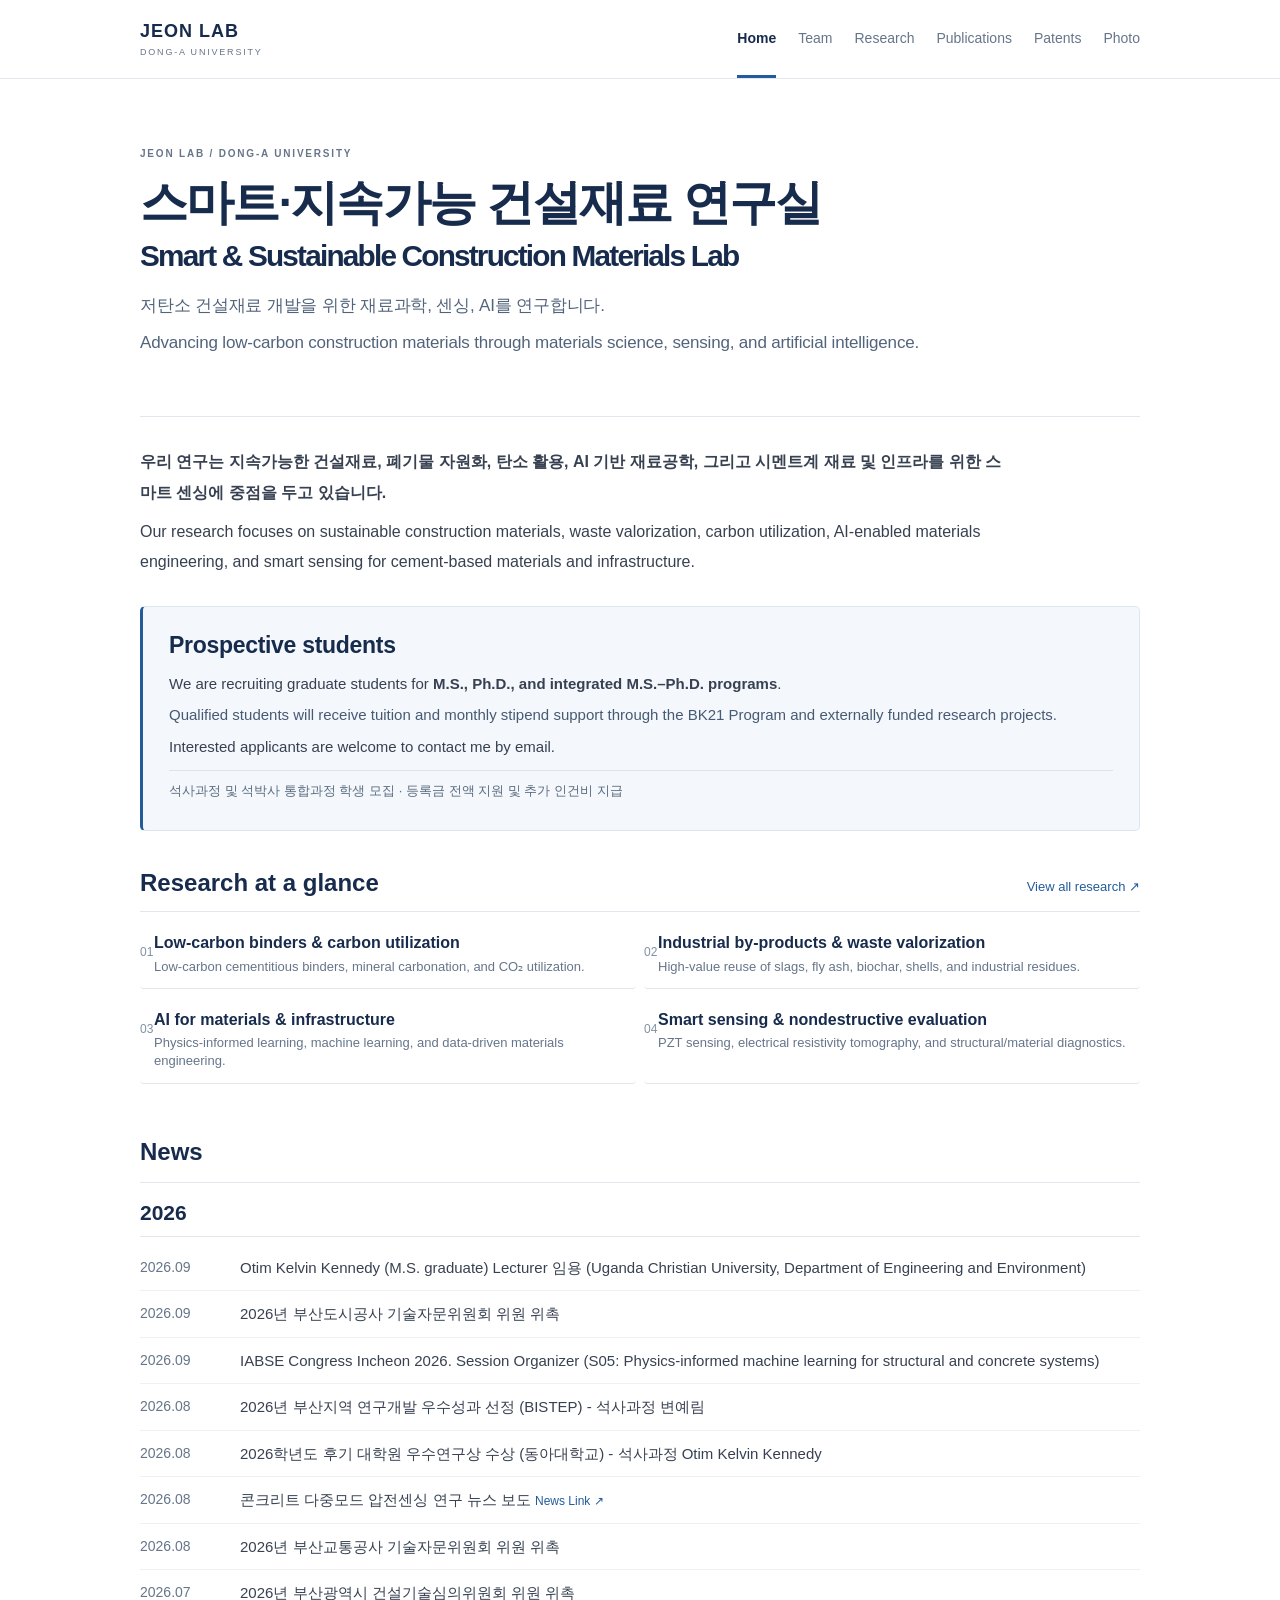
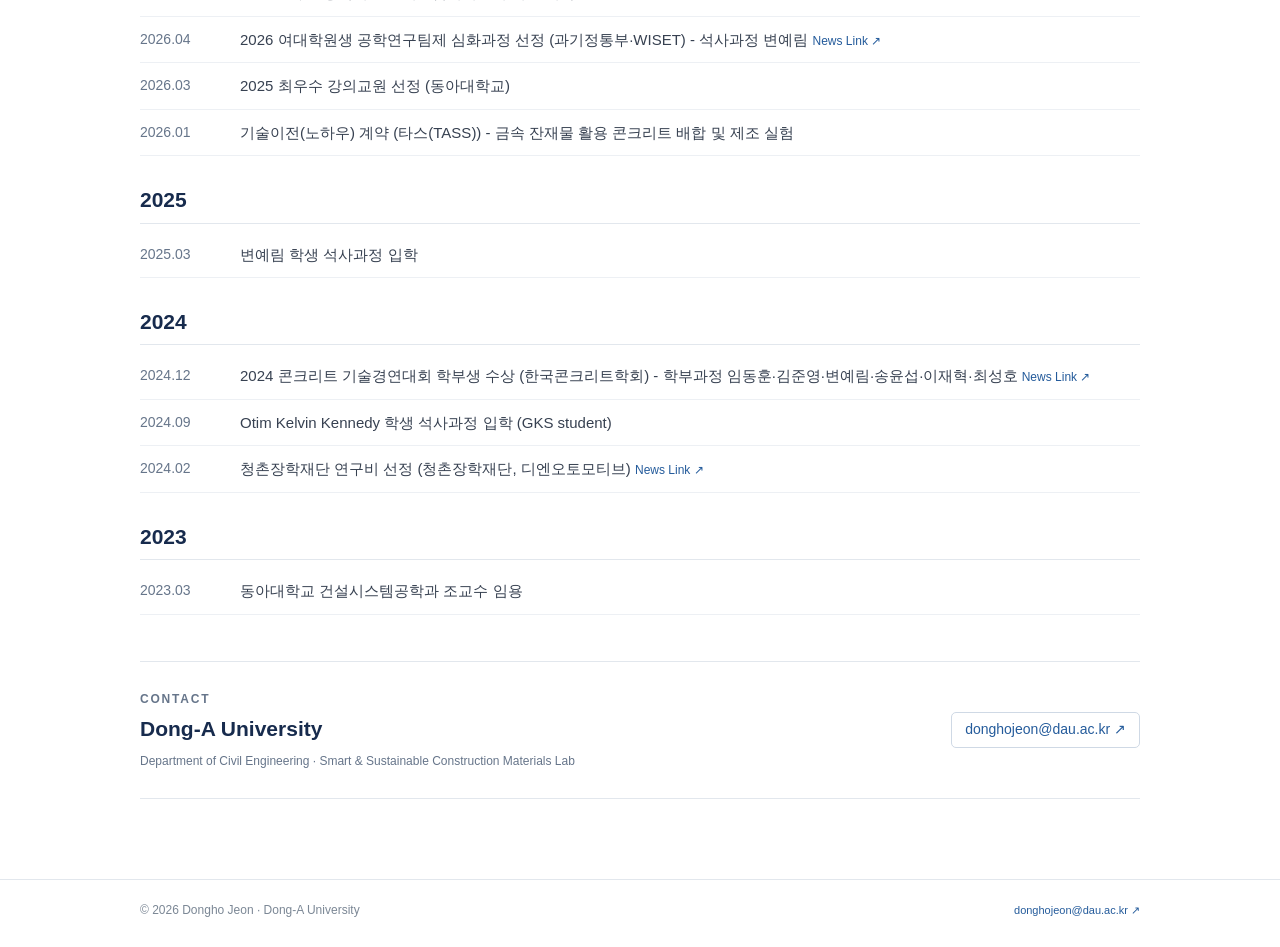
==== index.html @ 0a615e8a "Remove Latest news placeholder" ====
<!doctype html>
<html lang="en">
<head>
  <meta charset="utf-8">
  <meta name="viewport" content="width=device-width, initial-scale=1">
  <meta name="build-version" content="2026-09-16-full-news-v3">
  <meta http-equiv="Cache-Control" content="no-cache, no-store, must-revalidate">
  <meta http-equiv="Pragma" content="no-cache">
  <meta http-equiv="Expires" content="0">
  <meta name="description" content="Jeon Lab at Dong-A University researches low-carbon construction materials, carbon utilization, AI-enabled materials engineering, and smart sensing.">
  <meta name="theme-color" content="#172b4d">
  <meta name="color-scheme" content="light">
  <meta name="referrer" content="strict-origin-when-cross-origin">
  <title>Jeon Lab · Dong-A University</title>
  <meta property="og:type" content="website">
  <meta property="og:title" content="Jeon Lab · Dong-A University">
  <meta property="og:description" content="Smart & Sustainable Construction Materials Lab — low-carbon materials, AI, and smart sensing.">
  <link rel="icon" href="./favicon.svg" type="image/svg+xml">
  <link rel="manifest" href="./site.webmanifest">
  <link rel="preconnect" href="https://lh3.googleusercontent.com" crossorigin>
  <link rel="stylesheet" href="./assets/css/styles.css">
  <script type="application/ld+json">{"@context":"https://schema.org","@type":"ResearchOrganization","name":"Jeon Lab","alternateName":"Smart & Sustainable Construction Materials Lab","parentOrganization":{"@type":"CollegeOrUniversity","name":"Dong-A University"},"member":{"@type":"Person","name":"Dongho Jeon","jobTitle":"Assistant Professor","affiliation":{"@type":"CollegeOrUniversity","name":"Dong-A University"},"sameAs":"https://scholar.google.co.kr/citations?hl=ko&user=WqojbLMAAAAJ&view_op=list_works&sortby=pubdate"}}</script>
</head>
<body>
  <a class="skip-link" href="#main-content">Skip to content</a>
  <noscript><p class="noscript-note">This site uses JavaScript for tab navigation and publication filtering. Please enable JavaScript to use all sections.</p></noscript>
  <div data-default-page="home" id="jeonlab"><header class="topbar"><div class="wrap nav-inner"><a class="brand" href="#home">JEON LAB<small>DONG-A UNIVERSITY</small></a><nav aria-label="Site sections" class="nav" role="tablist"><a aria-controls="home" aria-selected="true" class="active" data-tab="home" href="#home" id="tab-home" role="tab" tabindex="0">Home</a><a aria-controls="team" aria-selected="false" class="" data-tab="team" href="#team" id="tab-team" role="tab" tabindex="-1">Team</a><a aria-controls="research" aria-selected="false" class="" data-tab="research" href="#research" id="tab-research" role="tab" tabindex="-1">Research</a><a aria-controls="publications" aria-selected="false" class="" data-tab="publications" href="#publications" id="tab-publications" role="tab" tabindex="-1">Publications</a><a aria-controls="patents" aria-selected="false" class="" data-tab="patents" href="#patents" id="tab-patents" role="tab" tabindex="-1">Patents</a><a aria-controls="photo" aria-selected="false" class="" data-tab="photo" href="#photo" id="tab-photo" role="tab" tabindex="-1">Photo</a></nav></div></header><main class="wrap" id="main-content" tabindex="-1"><div aria-labelledby="tab-home" class="tab-panel" data-page="home" id="home" role="tabpanel">
<header class="home-hero">
<p class="eyebrow">JEON LAB / DONG-A UNIVERSITY</p>
<h1>Smart &amp; Sustainable<br/>Construction Materials Lab</h1>
<p class="home-lead">Advancing low-carbon construction materials through materials science, sensing, and artificial intelligence.</p>
<div class="actions"><a class="button" href="#research">Explore research</a><a class="button" href="#publications">Publications</a><a class="button" href="#team">Meet the team</a></div>
</header>
<section class="home-intro">
<p>Our research focuses on sustainable construction materials, waste valorization, carbon utilization, AI-enabled materials engineering, and smart sensing for cement-based materials and infrastructure.</p>
</section>
<aside aria-labelledby="students-title" class="recruitment" id="students">
<h2 id="students-title">Prospective students</h2>
<p>We are recruiting graduate students for <strong>M.S., Ph.D., and integrated M.S.–Ph.D. programs</strong>.</p>
<p class="funding">Qualified students will receive tuition and monthly stipend support through the BK21 Program and externally funded research projects.</p>
<p>Interested applicants are welcome to contact me by email.</p>
<p class="korean-note" lang="ko">석사과정 및 석박사 통합과정 학생 모집 · 등록금 전액 지원 및 추가 인건비 지급</p>
</aside>
<section class="home-block" id="home-research"><div class="home-section-head"><h2>Research at a glance</h2><a href="#research">View all research ↗</a></div><div class="home-research-grid"><a class="home-research-card" href="#research"><span class="home-card-num">01</span><h3>Low-carbon binders &amp; carbon utilization</h3><p>Low-carbon cementitious binders, mineral carbonation, and CO₂ utilization.</p></a><a class="home-research-card" href="#research"><span class="home-card-num">02</span><h3>Industrial by-products &amp; waste valorization</h3><p>High-value reuse of slags, fly ash, biochar, shells, and industrial residues.</p></a><a class="home-research-card" href="#research"><span class="home-card-num">03</span><h3>AI for materials &amp; infrastructure</h3><p>Physics-informed learning, machine learning, and data-driven materials engineering.</p></a><a class="home-research-card" href="#research"><span class="home-card-num">04</span><h3>Smart sensing &amp; nondestructive evaluation</h3><p>PZT sensing, electrical resistivity tomography, and structural/material diagnostics.</p></a></div></section>
<section class="home-block" id="home-news"></section>
<section class="home-contact"><div><p class="eyebrow">CONTACT</p><h2>Dong-A University</h2><p>Department of Civil Engineering · Smart &amp; Sustainable Construction Materials Lab</p></div><a class="button" href="mailto:donghojeon@dau.ac.kr">donghojeon@dau.ac.kr ↗</a></section>
</div><div aria-labelledby="tab-team" class="tab-panel" data-page="team" hidden="" id="team" role="tabpanel"><header class="page-head"><div><p class="eyebrow">JEON LAB / DONG-A UNIVERSITY</p><h1>Team</h1><p class="dek">Principal investigator, current members, and alumni of Jeon Lab.</p></div></header><div id="source-content-members"><nav aria-label="Member sections" class="quick-nav portfolio-nav"><a href="#member-pi">Principal investigator</a><a href="#member-students">Members</a><a href="#member-alumni">Alumni</a></nav>
<section class="member-section" id="member-pi">
<h2 class="portfolio-heading"><span>Principal investigator</span><span aria-hidden="true" class="heading-rule"></span></h2>
<article class="pi-overview"><div class="member-portrait" data-photo-slot="" id="members-photo"><div aria-hidden="true" class="photo-fallback"><b>DJ</b><span>Dongho Jeon</span></div><img alt="Dongho Jeon" class="pi-photo" decoding="async" fetchpriority="high" loading="eager" referrerpolicy="no-referrer" src="https://lh3.googleusercontent.com/sitesv/[base64]w1280"/></div><div class="pi-intro">
<h3 class="pi-name"><span>Dongho Jeon, Ph.D.</span><span class="member-korean" lang="ko">전동호</span></h3>
<p class="member-role">Assistant Professor</p><p class="member-affiliation">Department of Civil Engineering<br/>Dong-A University</p>
<div class="actions"><a class="button" href="https://scholar.google.co.kr/citations?hl=ko&amp;user=WqojbLMAAAAJ&amp;view_op=list_works&amp;alert_preview_top_rm=2&amp;sortby=pubdate" rel="noopener noreferrer" target="_blank">Google Scholar ↗</a></div></div></article>
<div class="pi-details"><section class="member-subsection"><h3>Teaching</h3><ul class="teaching-list">
<li>Construction Materials</li><li>Reinforced Concrete Engineering I &amp; II</li><li>Prestressed Concrete Engineering</li>
<li><span>Carbon-Neutral Concrete Engineering</span><span class="course-note">Graduate course · Taught in English</span></li></ul></section>
<section class="member-subsection"><h3>Editorial service</h3><ul class="editorial-list">
<li><strong>Discover Civil Engineering <span class="publisher">· Springer</span></strong><p>Editor</p><time>June 1, 2026 – present</time></li>
<li><strong lang="ko">한국교량및구조공학회 (KIBSE)</strong><p lang="ko">논문편집위원회 · 편집위원</p><time>2026</time></li>
<li><strong lang="ko">한국건설순환자원학회 (KRCRI)</strong><p lang="ko">논문편집위원회 · 편집위원</p><time>2026</time></li>
</ul></section></div><div class="pi-background"><section class="section" id="experience"><h2>Experience</h2><ul class="entries"><li class="entry"><div><strong>Dong-A University</strong><p>Assistant Professor · Department of Civil Engineering</p></div><span class="date">Mar. 2023 – present</span></li><li class="entry"><div><strong>Seoul National University</strong><p>Postdoctoral Researcher · Department of Civil and Environmental Engineering</p></div><span class="date">Jan. 2022 – Feb. 2023</span></li><li class="entry"><div><strong>Kyonggi University</strong><p>Postdoctoral Researcher · Department of Civil Engineering</p></div><span class="date">Mar. – Dec. 2021</span></li></ul></section><section class="section" id="education"><h2>Education</h2><ul class="entries"><li class="entry"><div><strong>Ulsan National Institute of Science and Technology (UNIST)</strong><p>Ph.D. in Urban and Environmental Engineering</p></div><span class="date">2021</span></li><li class="entry"><div><strong>Ulsan National Institute of Science and Technology (UNIST)</strong><p>B.S. in Urban and Environmental Engineering</p></div><span class="date">2015</span></li></ul></section><section class="section compact" id="awards"><h2>Awards &amp; honors</h2><ul class="entries"><li class="entry"><div><strong>2025학년도 최우수 강의교원</strong><p>Dong-A University · Awarded in March 2026</p></div><span class="date">2026</span></li><li class="entry"><div><strong>청촌장학재단 연구비 선정</strong><p>Cheongchon Scholarship Foundation · DNO Automotive</p></div><span class="date">2024</span></li></ul></section><section class="section compact" id="service"><h2>Academic &amp; professional service</h2><ul class="entries"><li class="entry"><div><strong>Session Organizer · IABSE Congress Incheon 2026</strong><p>S05: Physics-informed machine learning for structural and concrete systems</p></div><span class="date">2026</span></li><li class="entry"><div><strong>부산도시공사 기술자문위원회</strong><p>Committee member</p></div><span class="date">Sep. 2026</span></li><li class="entry"><div><strong>부산교통공사 기술자문위원회</strong><p>Committee member</p></div><span class="date">Aug. 2026</span></li><li class="entry"><div><strong>부산광역시 건설기술심의위원회</strong><p>Committee member</p></div><span class="date">Jul. 2026</span></li></ul></section></div></section>
<section class="member-section" id="member-students">
<h2 class="portfolio-heading"><span>Members</span><span class="heading-ko" lang="ko">대학원생</span><span aria-hidden="true" class="heading-rule"></span><span class="heading-count">02</span></h2>
<article class="student-profile"><header class="student-header"><div><h3>Otim Kelvin Kennedy</h3><p class="student-korean" lang="ko">오팀 켈빈 케네디</p><div class="member-badges"><span class="member-badge">GKS scholar</span><span class="member-badge">BK21</span></div></div><p class="enrollment">Entered September 2024<span lang="ko">2024.09 석사과정 입학</span></p></header>
<dl class="student-facts"><div><dt>Affiliation</dt><dd>Department of ICT Integrated Ocean Smart City Engineering, Dong-A University</dd></div><div><dt>Degree</dt><dd>M.S. Course <span lang="ko">· 석사과정</span></dd></div></dl>
<h4 class="student-publications-heading">First-author publications</h4><ol class="student-paper-list">
<li class="student-paper"><p class="student-paper-title">Utilizing ground biochar desorption for carbon sequestration and internal curing in a clinker-free CaO-activated GGBFS binder</p><p class="student-journal"><i>Journal of Building Engineering</i><span class="publication-year">2025</span></p><p class="source-metric student-metric">Impact factor: 7.4 · JCR rank: 5.2%</p></li>
<li class="student-paper"><p class="student-paper-title">Enhanced strength and carbon sequestration in CO<sub>2</sub>-cured alkali-activated slag (AAS) through lime–biochar dual modification</p><p class="student-journal"><i>Results in Engineering</i><span class="publication-year">2026</span></p><p class="source-metric student-metric">Impact factor: 7.9 · JCR rank: 3.4%</p></li>
</ol></article>
<article class="student-profile"><header class="student-header"><div><h3>Yerim Byun</h3><p class="student-korean" lang="ko">변예림</p><div class="member-badges"><span class="member-badge">BK21</span></div></div><p class="enrollment">Entered March 2025<span lang="ko">2025.03 석사과정 입학</span></p></header>
<dl class="student-facts"><div><dt>Affiliation</dt><dd>Department of ICT Integrated Ocean Smart City Engineering, Dong-A University</dd></div><div><dt>Degree</dt><dd>M.S. Course <span lang="ko">· 석사과정</span></dd></div></dl>
<h4 class="student-publications-heading">First-author publications</h4><ol class="student-paper-list">
<li class="student-paper"><p class="student-paper-title">Hydration, carbonation, and microstructural evolution of MgO- and Mg(OH)<sub>2</sub>-activated blast furnace slag under respective moist and CO<sub>2</sub> curing regimes</p><p class="student-journal"><i>Results in Engineering</i><span class="publication-year">2026</span></p><p class="source-metric student-metric">Impact factor: 7.9 · JCR rank: 3.4%</p></li>
<li class="student-paper"><p class="student-paper-title">A review of microstructure and reaction mechanisms of cementitious materials incorporating waste glass powder</p><p class="student-journal"><i>Journal of the Korean Recycled Construction Resources Institute</i><span class="publication-year">2025</span></p></li>
</ol></article>
</section>
<section class="member-section" id="member-alumni">
<h2 class="portfolio-heading"><span>Alumni</span><span class="heading-ko" lang="ko">졸업생</span><span aria-hidden="true" class="heading-rule"></span><span class="heading-count">06</span></h2>
<h3 class="alumni-subtitle">Undergraduate researchers <span lang="ko">· 학부연구생</span></h3>
<table class="alumni-table"><caption class="visually-hidden">Undergraduate alumni, graduation dates, and affiliations or careers</caption><thead><tr><th scope="col">Name</th><th scope="col">Graduation</th><th scope="col">Affiliation / career</th></tr></thead><tbody>
<tr><th lang="ko" scope="row">조충우</th><td>2025.02</td><td lang="ko">토목직 공무원</td></tr>
<tr><th lang="ko" scope="row">오규철</th><td>2025.02</td><td lang="ko">한국철도공사</td></tr>
<tr><th lang="ko" scope="row">이재혁</th><td>2025.02</td><td lang="ko">한국환경공단</td></tr>
<tr><th lang="ko" scope="row">이유림</th><td>2025.02</td><td lang="ko">중앙대학교 석사과정</td></tr>
<tr><th lang="ko" scope="row">강세련</th><td>2025.02</td><td lang="ko"><span aria-label="Not provided" class="not-provided">—</span></td></tr>
<tr><th lang="ko" scope="row">임동훈</th><td>2026.02</td><td lang="ko">(주)아이에스동서</td></tr>
</tbody></table></section></div></div><div aria-labelledby="tab-research" class="tab-panel" data-page="research" hidden="" id="research" role="tabpanel"><header class="page-head"><div><p class="eyebrow">JEON LAB / DONG-A UNIVERSITY</p><h1>Research</h1><p class="dek">Sustainable materials, waste valorization, artificial intelligence, and smart sensing.</p></div></header><section class="section" id="research-interests"><h2>Research interests</h2>
<ul class="research-grid"><li>Sustainable construction materials</li><li>Waste valorization</li><li>AI for construction materials</li><li>Smart sensing: PZT and ERT</li></ul>
</section><div class="research-detail"><h2>Low-carbon binders &amp; carbon utilization</h2><p>Low-carbon and clinker-free binders; alkali activation; CO₂ curing and mineral carbonation; carbon sequestration in cementitious materials.</p></div><div class="research-detail"><h2>Industrial by-products &amp; waste valorization</h2><p>Slag, fly ash, and other industrial by-products as supplementary cementitious materials and constituents of alternative binders.</p></div><div class="research-detail"><h2>AI for materials &amp; infrastructure</h2><p>Physics-informed neural networks, hydration heat prediction, pozzolanic reactivity prediction, and infrastructure condition monitoring.</p></div><div class="research-detail"><h2>Smart sensing &amp; nondestructive evaluation</h2><p>Multi-mode PZT sensing, electrical resistance tomography (ERT), and electrical impedance tomography (EIT) for cement-based materials.</p></div><p class="pub-source"><a href="#publications">Explore publications →</a></p></div><div aria-labelledby="tab-publications" class="tab-panel" data-page="publications" hidden="" id="publications" role="tabpanel"><header class="page-head"><div><p class="eyebrow">JEON LAB / DONG-A UNIVERSITY</p><h1>Publications</h1><p class="dek">Journal articles and manuscripts, organized by the year stated in each source entry.</p></div></header>
<div class="pub-overview"><span><b>57</b> journal entries</span><span class="divider"></span><span>2015–2026</span><span class="divider"></span><span>Source numbering preserved</span></div>
<div class="pub-controls"><div class="search-wrap"><label class="search-label" for="pub-search">Search publications by title, author, or journal</label><input autocomplete="off" id="pub-search" placeholder="Search publications by title, author, or journal…" type="search"/><button class="clear-search" hidden="" id="clear-search" type="button">Clear</button></div></div>
<p class="metric-warning">Impact factor and JCR rank values are reproduced from the original website. Their reference year is not specified, and the values have not been independently updated or verified.</p>
<div class="pub-context"><span aria-live="polite" id="pub-results" role="status">57 of 57 journal entries · 6 manuscript entries</span><button class="text-button" id="show-review" type="button">Under review / revision ↓</button></div>
<div class="pub-layout"><aside aria-label="Filter publications by year" class="year-sidebar"><p class="year-caption">BROWSE BY YEAR</p><div class="year-filters"><button aria-pressed="true" class="year-filter active" data-year-filter="all" type="button">All years <span>57</span></button><button aria-pressed="false" class="year-filter" data-year-filter="2026" type="button">2026<span>7</span></button><button aria-pressed="false" class="year-filter" data-year-filter="2025" type="button">2025<span>16</span></button><button aria-pressed="false" class="year-filter" data-year-filter="2024" type="button">2024<span>8</span></button><button aria-pressed="false" class="year-filter" data-year-filter="2023" type="button">2023<span>5</span></button><button aria-pressed="false" class="year-filter" data-year-filter="2022" type="button">2022<span>5</span></button><button aria-pressed="false" class="year-filter" data-year-filter="2021" type="button">2021<span>4</span></button><button aria-pressed="false" class="year-filter" data-year-filter="2020" type="button">2020<span>3</span></button><button aria-pressed="false" class="year-filter" data-year-filter="2019" type="button">2019<span>1</span></button><button aria-pressed="false" class="year-filter" data-year-filter="2018" type="button">2018<span>3</span></button><button aria-pressed="false" class="year-filter" data-year-filter="2017" type="button">2017<span>4</span></button><button aria-pressed="false" class="year-filter" data-year-filter="2015" type="button">2015<span>1</span></button></div></aside><div class="pub-results-list"><p class="empty-results" hidden="" id="no-results">No matching journal entries. Try a different keyword or choose “All years”. The manuscript list remains visible below.</p><section class="pub-year" data-year="2026" id="publications-2026"><h2>2026<span>7 entries</span></h2><ol class="paper-list"><li class="paper" data-kind="journal" data-number="57" data-year="2026"><div class="paper-number">#57</div><div><h3>Physics-Informed Neural Network Surrogate for Predicting Hydration Heat Evolution Profiles of Portland Limestone Cement (PLC)</h3><p class="authors">S Han, Y Byun, H Lee, HJ Kim, T Heo, H Jang, T Mi, G Kim, H Yun, OK Kennedy, <strong>D Jeon*</strong></p><div class="journal-line"><p class="journal">Developments in the Built Environment</p><a class="paper-link" href="https://scholar.google.com/scholar?q=%22Physics-Informed%20Neural%20Network%20Surrogate%20for%20Predicting%20Hydration%20Heat%20Evolution%20Profiles%20of%20Portland%20Limestone%20Cement%20%28PLC%29%22" rel="noopener noreferrer" target="_blank">Search title ↗</a></div><p class="source-metric">Impact factor: 8.2 · JCR rank: 3.6%</p></div></li><li class="paper" data-kind="journal" data-number="56" data-year="2026"><div class="paper-number">#56</div><div><h3>Mechanochemical activation for transforming low-reactive industrial by-products to supplementary cementitious materials</h3><p class="authors">S Kim, S Jung, J Lee, <strong>D Jeon</strong>, H Kang, J Moon</p><div class="journal-line"><p class="journal">Journal of Sustainable Cement-Based Materials</p><a class="paper-link" href="https://scholar.google.com/scholar?q=%22Mechanochemical%20activation%20for%20transforming%20low-reactive%20industrial%20by-products%20to%20supplementary%20cementitious%20materials%22" rel="noopener noreferrer" target="_blank">Search title ↗</a></div><p class="source-metric">Impact factor: 4.2 · JCR rank: 20.5%</p></div></li><li class="paper" data-kind="journal" data-number="55" data-year="2026"><div class="paper-number">#55</div><div><h3>Enhanced strength and carbon sequestration in CO2-cured alkali-activated slag (AAS) through lime–biochar dual modification</h3><p class="authors">KK Otim, Y Byun, H Kim, <strong>D Jeon*</strong></p><div class="journal-line"><p class="journal">Results in Engineering</p><a class="paper-link" href="https://scholar.google.com/scholar?q=%22Enhanced%20strength%20and%20carbon%20sequestration%20in%20CO2-cured%20alkali-activated%20slag%20%28AAS%29%20through%20lime%E2%80%93biochar%20dual%20modification%22" rel="noopener noreferrer" target="_blank">Search title ↗</a></div><p class="source-metric">Impact factor: 7.9 · JCR rank: 3.4%</p></div></li><li class="paper" data-kind="journal" data-number="54" data-year="2026"><div class="paper-number">#54</div><div><h3>Hydration, carbonation, and microstructural evolution of MgO- and Mg(OH)2-activated blast furnace slag under respective moist and CO2 curing regimes</h3><p class="authors">Y Byun, KK Otim, M Xuan, T Mi, <strong>D Jeon*</strong></p><div class="journal-line"><p class="journal">Results in Engineering</p><a class="paper-link" href="https://scholar.google.com/scholar?q=%22Hydration%2C%20carbonation%2C%20and%20microstructural%20evolution%20of%20MgO-%20and%20Mg%28OH%292-activated%20blast%20furnace%20slag%20under%20respective%20moist%20and%20CO2%20curing%20regimes%22" rel="noopener noreferrer" target="_blank">Search title ↗</a></div><p class="source-metric">Impact factor: 7.9 · JCR rank: 3.4%</p></div></li><li class="paper" data-kind="journal" data-number="53" data-year="2026"><div class="paper-number">#53</div><div><h3>Bicarbonate-assisted activation of high-alumina slag for alkali-activated binders with improved strength and environmental impact</h3><p class="authors">J Yang, Y Qi, S Han, J Moon, <strong>D Jeon*</strong></p><div class="journal-line"><p class="journal">Journal of Building Engineering</p><a class="paper-link" href="https://scholar.google.com/scholar?q=%22Bicarbonate-assisted%20activation%20of%20high-alumina%20slag%20for%20alkali-activated%20binders%20with%20improved%20strength%20and%20environmental%20impact%22" rel="noopener noreferrer" target="_blank">Search title ↗</a></div><p class="source-metric">Impact factor: 7.4 · JCR rank: 5.2%</p></div></li><li class="paper" data-kind="journal" data-number="52" data-year="2026"><div class="paper-number">#52</div><div><h3>Multi-Mode Piezoelectric (PZT) Sensing for In-Situ Profiling of the Evolution of Dynamic Properties in Cement-Based Materials</h3><p class="authors">T Lim, JH Hwang, Y Byun, HW Park, <strong>D Jeon*</strong></p><div class="journal-line"><p class="journal">Cement and Concrete Composites</p><a class="paper-link" href="https://scholar.google.com/scholar?q=%22Multi-Mode%20Piezoelectric%20%28PZT%29%20Sensing%20for%20In-Situ%20Profiling%20of%20the%20Evolution%20of%20Dynamic%20Properties%20in%20Cement-Based%20Materials%22" rel="noopener noreferrer" target="_blank">Search title ↗</a></div><p class="source-metric">Impact factor: 13.1 · JCR rank: 0.5%</p></div></li><li class="paper" data-kind="journal" data-number="51" data-year="2026"><div class="paper-number">#51</div><div><h3>Influence of Expanded Perlite and Vermiculite Pore Structures on Acoustic and Thermal Performance of Quicklime-Activated Fly Ash Composites</h3><p class="authors"><strong>D Jeon</strong>, WS Yum, JE Oh*</p><div class="journal-line"><p class="journal">Journal of Building Engineering</p><a class="paper-link" href="https://scholar.google.com/scholar?q=%22Influence%20of%20Expanded%20Perlite%20and%20Vermiculite%20Pore%20Structures%20on%20Acoustic%20and%20Thermal%20Performance%20of%20Quicklime-Activated%20Fly%20Ash%20Composites%22" rel="noopener noreferrer" target="_blank">Search title ↗</a></div><p class="source-metric">Impact factor: 7.4 · JCR rank: 5.2%</p></div></li></ol></section><section class="pub-year" data-year="2025" id="publications-2025"><h2>2025<span>16 entries</span></h2><ol class="paper-list"><li class="paper" data-kind="journal" data-number="50" data-year="2025"><div class="paper-number">#50</div><div><h3>Microstructural and phase evolution of GGBFS binders co-activated by a ternary Na2CO3–MgO–NaOH system: Experimental and thermodynamic insights</h3><p class="authors">M Xuan, Y Byun, KK Otim, J Yang, <strong>D Jeon*</strong></p><div class="journal-line"><p class="journal">Journal of Building Engineering</p><a class="paper-link" href="https://scholar.google.com/scholar?q=%22Microstructural%20and%20phase%20evolution%20of%20GGBFS%20binders%20co-activated%20by%20a%20ternary%20Na2CO3%E2%80%93MgO%E2%80%93NaOH%20system%3A%20Experimental%20and%20thermodynamic%20insights%22" rel="noopener noreferrer" target="_blank">Search title ↗</a></div><p class="source-metric">Impact factor: 7.4 · JCR rank: 5.2%</p></div></li><li class="paper" data-kind="journal" data-number="49" data-year="2025"><div class="paper-number">#49</div><div><h3>Main contributor to the interaction between triethanolamine and ferronickel slag components and its effect on hydration behavior in ternary blended slag systems</h3><p class="authors">S Jung, <strong>D Jeon</strong>, J Park, N Lee, CS Poon, J Moon</p><div class="journal-line"><p class="journal">Journal of Sustainable Cement-Based Materials</p><a class="paper-link" href="https://scholar.google.com/scholar?q=%22Main%20contributor%20to%20the%20interaction%20between%20triethanolamine%20and%20ferronickel%20slag%20components%20and%20its%20effect%20on%20hydration%20behavior%20in%20ternary%20blended%20slag%20systems%22" rel="noopener noreferrer" target="_blank">Search title ↗</a></div><p class="source-metric">Impact factor: 4.2 · JCR rank: 20.5%</p></div></li><li class="paper" data-kind="journal" data-number="48" data-year="2025"><div class="paper-number">#48</div><div><h3>Comparative study of continuously reinforced concrete pavement (CRCP) using GFRP and reinforcing bars: comprehensive review and numerical analysis</h3><p class="authors">S Han, K Kim, B Park, J Lee, <strong>D Jeon</strong>, S Park, S Park</p><div class="journal-line"><p class="journal">Journal of Asian Architecture and Building Engineering</p><a class="paper-link" href="https://scholar.google.com/scholar?q=%22Comparative%20study%20of%20continuously%20reinforced%20concrete%20pavement%20%28CRCP%29%20using%20GFRP%20and%20reinforcing%20bars%3A%20comprehensive%20review%20and%20numerical%20analysis%22" rel="noopener noreferrer" target="_blank">Search title ↗</a></div><p class="source-metric">Impact factor: 1.6 · JCR rank: 56.8%</p></div></li><li class="paper" data-kind="journal" data-number="47" data-year="2025"><div class="paper-number">#47</div><div><h3>Utilizing ground biochar desorption for carbon sequestration and internal curing in a clinker-free CaO-activated GGBFS binder</h3><p class="authors">KK Otim, Y Byun, HJ Lyu, JE Oh, T Mi, <strong>D Jeon*</strong></p><div class="journal-line"><p class="journal">Journal of Building Engineering</p><a class="paper-link" href="https://scholar.google.com/scholar?q=%22Utilizing%20ground%20biochar%20desorption%20for%20carbon%20sequestration%20and%20internal%20curing%20in%20a%20clinker-free%20CaO-activated%20GGBFS%20binder%22" rel="noopener noreferrer" target="_blank">Search title ↗</a></div><p class="source-metric">Impact factor: 7.4 · JCR rank: 5.2%</p></div></li><li class="paper" data-kind="journal" data-number="46" data-year="2025"><div class="paper-number">#46</div><div><h3>Investigating pozzolanic reactivity of ground ferronickel slag through the R3 test for its potential use as alternative supplementary cementitious materials</h3><p class="authors"><strong>D Jeon</strong>, S Jung, J Lee, J Moon*</p><div class="journal-line"><p class="journal">International Journal of Concrete Structures and Materials</p><a class="paper-link" href="https://scholar.google.com/scholar?q=%22Investigating%20pozzolanic%20reactivity%20of%20ground%20ferronickel%20slag%20through%20the%20R3%20test%20for%20its%20potential%20use%20as%20alternative%20supplementary%20cementitious%20materials%22" rel="noopener noreferrer" target="_blank">Search title ↗</a></div><p class="source-metric">Impact factor: 3.6 · JCR rank: 24.7%</p></div></li><li class="paper" data-kind="journal" data-number="45" data-year="2025"><div class="paper-number">#45</div><div><h3>Enhanced strength and accelerated setting of CaO–activated fly ash binders induced by aluminum sulfate hydrates for cementless brick production</h3><p class="authors">HJ Lyu, J Yu, <strong>D Jeon*</strong>, JE Oh*</p><div class="journal-line"><p class="journal">Journal of Building Engineering</p><a class="paper-link" href="https://scholar.google.com/scholar?q=%22Enhanced%20strength%20and%20accelerated%20setting%20of%20CaO%E2%80%93activated%20fly%20ash%20binders%20induced%20by%20aluminum%20sulfate%20hydrates%20for%20cementless%20brick%20production%22" rel="noopener noreferrer" target="_blank">Search title ↗</a></div><p class="source-metric">Impact factor: 7.4 · JCR rank: 5.2%</p></div></li><li class="paper" data-kind="journal" data-number="44" data-year="2025"><div class="paper-number">#44</div><div><h3>Microstructural Verification of Delayed Ettringite Formation (DEF) in GGBFS-Blended High-Early-Strength Portland Cement Mortar</h3><p class="authors"><strong>D Jeon</strong>, H Song, Y Bae*, JE Oh*</p><div class="journal-line"><p class="journal">Case Studies in Construction Materials</p><a class="paper-link" href="https://scholar.google.com/scholar?q=%22Microstructural%20Verification%20of%20Delayed%20Ettringite%20Formation%20%28DEF%29%20in%20GGBFS-Blended%20High-Early-Strength%20Portland%20Cement%20Mortar%22" rel="noopener noreferrer" target="_blank">Search title ↗</a></div><p class="source-metric">Impact factor: 6.6 · JCR rank: 8.2%</p></div></li><li class="paper" data-kind="journal" data-number="43" data-year="2025"><div class="paper-number">#43</div><div><h3>Sodium bicarbonate–induced mineral carbonation of alkali-activated slag (AAS) system: Modified early reaction and long-term CO2 sequestration potential</h3><p class="authors"><strong>D Jeon*</strong>, Y Byun, Otim KK, HJ Kim, J Lee, J Moon</p><div class="journal-line"><p class="journal">Journal of Building Engineering</p><a class="paper-link" href="https://scholar.google.com/scholar?q=%22Sodium%20bicarbonate%E2%80%93induced%20mineral%20carbonation%20of%20alkali-activated%20slag%20%28AAS%29%20system%3A%20Modified%20early%20reaction%20and%20long-term%20CO2%20sequestration%20potential%22" rel="noopener noreferrer" target="_blank">Search title ↗</a></div><p class="source-metric">Impact factor: 7.4 · JCR rank: 5.2%</p></div></li><li class="paper" data-kind="journal" data-number="42" data-year="2025"><div class="paper-number">#42</div><div><h3>Deep learning-based site-specific prediction of rail joint-gap variations on curved ballasted track using field-measured rail data</h3><p class="authors"><strong>D Jeon</strong>, NH Yi, Y Bae*, I Yeo</p><div class="journal-line"><p class="journal">Case Studies in Construction Materials</p><a class="paper-link" href="https://scholar.google.com/scholar?q=%22Deep%20learning-based%20site-specific%20prediction%20of%20rail%20joint-gap%20variations%20on%20curved%20ballasted%20track%20using%20field-measured%20rail%20data%22" rel="noopener noreferrer" target="_blank">Search title ↗</a></div><p class="source-metric">Impact factor: 6.6 · JCR rank: 8.2%</p></div></li><li class="paper" data-kind="journal" data-number="41" data-year="2025"><div class="paper-number">#41</div><div><h3>Explosion scenario analysis of hydrogen refueling stations: Mitigation of blast pressure behind protective walls using experiments and CFD simulations</h3><p class="authors">S Han, <strong>D Jeon</strong>, HD Yun, GY Kim, K Kim, JJ Yee, S Park</p><div class="journal-line"><p class="journal">International Journal of Hydrogen Energy</p><a class="paper-link" href="https://scholar.google.com/scholar?q=%22Explosion%20scenario%20analysis%20of%20hydrogen%20refueling%20stations%3A%20Mitigation%20of%20blast%20pressure%20behind%20protective%20walls%20using%20experiments%20and%20CFD%20simulations%22" rel="noopener noreferrer" target="_blank">Search title ↗</a></div><p class="source-metric">Impact factor: 8.3 · JCR rank: 13.6%</p></div></li><li class="paper" data-kind="journal" data-number="40" data-year="2025"><div class="paper-number">#40</div><div><h3>Monoethanolamine-Catalyzed CO2 Mineralization in Cementitious Materials via In Situ CO2 Mixing and Its Synergy with Cement Hydration</h3><p class="authors">WK Kim, S Kim, <strong>D Jeon</strong>, AA Mahdi, N Lee, J Moon</p><div class="journal-line"><p class="journal">Cement and Concrete Composites</p><a class="paper-link" href="https://scholar.google.com/scholar?q=%22Monoethanolamine-Catalyzed%20CO2%20Mineralization%20in%20Cementitious%20Materials%20via%20In%20Situ%20CO2%20Mixing%20and%20Its%20Synergy%20with%20Cement%20Hydration%22" rel="noopener noreferrer" target="_blank">Search title ↗</a></div><p class="source-metric">Impact factor: 13.1 · JCR rank: 0.5%</p></div></li><li class="paper" data-kind="journal" data-number="39" data-year="2025"><div class="paper-number">#39</div><div><h3>A review of microstructure and reaction mechanisms of cementitious materials incorporating waste glass powder</h3><p class="authors">Y Byun, KK Otim, WS Yum, <strong>D Jeon*</strong></p><div class="journal-line"><p class="journal">Journal of the Korean Recycled Construction Resources Institute</p><a class="paper-link" href="https://scholar.google.com/scholar?q=%22A%20review%20of%20microstructure%20and%20reaction%20mechanisms%20of%20cementitious%20materials%20incorporating%20waste%20glass%20powder%22" rel="noopener noreferrer" target="_blank">Search title ↗</a></div></div></li><li class="paper" data-kind="journal" data-number="38" data-year="2025"><div class="paper-number">#38</div><div><h3>Hybrid machine learning framework for predicting pozzolanic reactivity: Integration of R3 test and GAN-augmented data</h3><p class="authors"><strong>D Jeon</strong>, S Han, S Jung, J Moon*</p><div class="journal-line"><p class="journal">Construction and Building Materials</p><a class="paper-link" href="https://scholar.google.com/scholar?q=%22Hybrid%20machine%20learning%20framework%20for%20predicting%20pozzolanic%20reactivity%3A%20Integration%20of%20R3%20test%20and%20GAN-augmented%20data%22" rel="noopener noreferrer" target="_blank">Search title ↗</a></div><p class="source-metric">Impact factor: 8.0 · JCR rank: 4.1%</p></div></li><li class="paper" data-kind="journal" data-number="37" data-year="2025"><div class="paper-number">#37</div><div><h3>Enhancement of fly ash reactivity through triethanolamine addition and CO2 curing</h3><p class="authors">J Lee, <strong>D Jeon</strong>, S Kim, A Lim, J Moon*</p><div class="journal-line"><p class="journal">Cement and Concrete Composites</p><a class="paper-link" href="https://scholar.google.com/scholar?q=%22Enhancement%20of%20fly%20ash%20reactivity%20through%20triethanolamine%20addition%20and%20CO2%20curing%22" rel="noopener noreferrer" target="_blank">Search title ↗</a></div><p class="source-metric">Impact factor: 13.1 · JCR rank: 0.5%</p></div></li><li class="paper" data-kind="journal" data-number="36" data-year="2025"><div class="paper-number">#36</div><div><h3>CaCO3 dissolution-driven enhancement of strength and microstructure in clinker-free CaCO3-blended GGBFS binder via hydrated Al2(SO4)3</h3><p class="authors">HJ Lyu, J Yu, <strong>D Jeon*</strong>, JE Oh*</p><div class="journal-line"><p class="journal">Construction and Building Materials</p><a class="paper-link" href="https://scholar.google.com/scholar?q=%22CaCO3%20dissolution-driven%20enhancement%20of%20strength%20and%20microstructure%20in%20clinker-free%20CaCO3-blended%20GGBFS%20binder%20via%20hydrated%20Al2%28SO4%293%22" rel="noopener noreferrer" target="_blank">Search title ↗</a></div><p class="source-metric">Impact factor: 8.0 · JCR rank: 4.1%</p></div></li><li class="paper" data-kind="journal" data-number="35" data-year="2025"><div class="paper-number">#35</div><div><h3>Understanding the effect of triethanolamine on grinding and hydration of blast furnace slag, focusing on the degrees of slag consumption and C(-A)-SH formation</h3><p class="authors">J Lee, A Lim, H Kang, <strong>D Jeon</strong>, N Lee, C sun Poon, J Moon</p><div class="journal-line"><p class="journal">Construction and Building Materials</p><a class="paper-link" href="https://scholar.google.com/scholar?q=%22Understanding%20the%20effect%20of%20triethanolamine%20on%20grinding%20and%20hydration%20of%20blast%20furnace%20slag%2C%20focusing%20on%20the%20degrees%20of%20slag%20consumption%20and%20C%28-A%29-SH%20formation%22" rel="noopener noreferrer" target="_blank">Search title ↗</a></div><p class="source-metric">Impact factor: 8.0 · JCR rank: 4.1%</p></div></li></ol></section><section class="pub-year" data-year="2024" id="publications-2024"><h2>2024<span>8 entries</span></h2><ol class="paper-list"><li class="paper" data-kind="journal" data-number="34" data-year="2024"><div class="paper-number">#34</div><div><h3>Development of lightweight and low-crystalline artificial aggregate using cementless fly ash binder for thermal neutron shielding concrete manufacture</h3><p class="authors">D Kim, H Song, J Yu, S Sim, <strong>D Jeon</strong>, JE Oh</p><div class="journal-line"><p class="journal">Cement and Concrete Composites</p><a class="paper-link" href="https://scholar.google.com/scholar?q=%22Development%20of%20lightweight%20and%20low-crystalline%20artificial%20aggregate%20using%20cementless%20fly%20ash%20binder%20for%20thermal%20neutron%20shielding%20concrete%20manufacture%22" rel="noopener noreferrer" target="_blank">Search title ↗</a></div><p class="source-metric">Impact factor: 13.1 · JCR rank: 0.5%</p></div></li><li class="paper" data-kind="journal" data-number="33" data-year="2024"><div class="paper-number">#33</div><div><h3>Electrical Resistance Tomography (ERT) for Concrete Structure Applications: A Review</h3><p class="authors"><strong>D Jeon</strong>, S Yoon</p><div class="journal-line"><p class="journal">Buildings</p><a class="paper-link" href="https://scholar.google.com/scholar?q=%22Electrical%20Resistance%20Tomography%20%28ERT%29%20for%20Concrete%20Structure%20Applications%3A%20A%20Review%22" rel="noopener noreferrer" target="_blank">Search title ↗</a></div><p class="source-metric">Impact factor: 3.1 · JCR rank: 32.5%</p></div></li><li class="paper" data-kind="journal" data-number="32" data-year="2024"><div class="paper-number">#32</div><div><h3>NaHCO3-induced carbonation reaction for enhancing the properties of CaO-activated GGBFS</h3><p class="authors"><strong>D Jeon</strong>, J Moon</p><div class="journal-line"><p class="journal">Construction and Building Materials</p><a class="paper-link" href="https://scholar.google.com/scholar?q=%22NaHCO3-induced%20carbonation%20reaction%20for%20enhancing%20the%20properties%20of%20CaO-activated%20GGBFS%22" rel="noopener noreferrer" target="_blank">Search title ↗</a></div><p class="source-metric">Impact factor: 8.0 · JCR rank: 4.1%</p></div></li><li class="paper" data-kind="journal" data-number="31" data-year="2024"><div class="paper-number">#31</div><div><h3>Enhanced mechanical property of steel slag through glycine-assisted hydration and carbonation curing</h3><p class="authors">S Kim, J Kim, <strong>D Jeon</strong>, J Yang, J Moon</p><div class="journal-line"><p class="journal">Cement and Concrete Composites</p><a class="paper-link" href="https://scholar.google.com/scholar?q=%22Enhanced%20mechanical%20property%20of%20steel%20slag%20through%20glycine-assisted%20hydration%20and%20carbonation%20curing%22" rel="noopener noreferrer" target="_blank">Search title ↗</a></div><p class="source-metric">Impact factor: 13.1 · JCR rank: 0.5%</p></div></li><li class="paper" data-kind="journal" data-number="30" data-year="2024"><div class="paper-number">#30</div><div><h3>Enhancing image resolution in single-side electrical resistance tomography (ERT) by utilizing theoretical sensitivity analysis: experimental validation and application to cement mortar</h3><p class="authors">S Yoon, MK Kim, TU Kim, <strong>D Jeon</strong>, H Song, JI Suh, JE Oh, DJ Kim*</p><div class="journal-line"><p class="journal">Journal of Building Engineering</p><a class="paper-link" href="https://scholar.google.com/scholar?q=%22Enhancing%20image%20resolution%20in%20single-side%20electrical%20resistance%20tomography%20%28ERT%29%20by%20utilizing%20theoretical%20sensitivity%20analysis%3A%20experimental%20validation%20and%20application%20to%20cement%20mortar%22" rel="noopener noreferrer" target="_blank">Search title ↗</a></div><p class="source-metric">Impact factor: 7.4 · JCR rank: 5.2%</p></div></li><li class="paper" data-kind="journal" data-number="29" data-year="2024"><div class="paper-number">#29</div><div><h3>Evaluation of neutron shielding performance of cementless binder manufactured with desalination reject brine</h3><p class="authors">D Kim, S Cho, WS Yum, <strong>D Jeon</strong>, J Yu, JE Oh*</p><div class="journal-line"><p class="journal">Radiation Physics and Chemistry</p><a class="paper-link" href="https://scholar.google.com/scholar?q=%22Evaluation%20of%20neutron%20shielding%20performance%20of%20cementless%20binder%20manufactured%20with%20desalination%20reject%20brine%22" rel="noopener noreferrer" target="_blank">Search title ↗</a></div><p class="source-metric">Impact factor: 2.8</p></div></li><li class="paper" data-kind="journal" data-number="28" data-year="2024"><div class="paper-number">#28</div><div><h3>Development of artificial leak-free phase change material (PCM) aggregates using emulsion technique, cementless binder, and cold-bonded pelletization</h3><p class="authors">H Song, D Kim, S Yoon, WS Yum, <strong>D Jeon</strong>, JE Oh*</p><div class="journal-line"><p class="journal">Construction and Building Materials</p><a class="paper-link" href="https://scholar.google.com/scholar?q=%22Development%20of%20artificial%20leak-free%20phase%20change%20material%20%28PCM%29%20aggregates%20using%20emulsion%20technique%2C%20cementless%20binder%2C%20and%20cold-bonded%20pelletization%22" rel="noopener noreferrer" target="_blank">Search title ↗</a></div><p class="source-metric">Impact factor: 8.0 · JCR rank: 4.1%</p></div></li><li class="paper" data-kind="journal" data-number="27" data-year="2024"><div class="paper-number">#27</div><div><h3>A Comprehensive Review of Inherent Cracking Mechanisms in Concrete Structures: A State-of-the-Art Study</h3><p class="authors"><strong>D Jeon</strong>, HS Oh, S Kwon, DJ Kim, S Pyo*, S Yoon</p><div class="journal-line"><p class="journal">Journal of the Korea Concrete Institute</p><a class="paper-link" href="https://scholar.google.com/scholar?q=%22A%20Comprehensive%20Review%20of%20Inherent%20Cracking%20Mechanisms%20in%20Concrete%20Structures%3A%20A%20State-of-the-Art%20Study%22" rel="noopener noreferrer" target="_blank">Search title ↗</a></div></div></li></ol></section><section class="pub-year" data-year="2023" id="publications-2023"><h2>2023<span>5 entries</span></h2><ol class="paper-list"><li class="paper" data-kind="journal" data-number="26" data-year="2023"><div class="paper-number">#26</div><div><h3>Hydrophobic treatment on hollow glass microspheres for enhancing the flowability of lightweight high-performance cementitious composites</h3><p class="authors">J Yang, <strong>D Jeon</strong>, H Kang, X Shang, J Moon*</p><div class="journal-line"><p class="journal">Construction and Building Materials</p><a class="paper-link" href="https://scholar.google.com/scholar?q=%22Hydrophobic%20treatment%20on%20hollow%20glass%20microspheres%20for%20enhancing%20the%20flowability%20of%20lightweight%20high-performance%20cementitious%20composites%22" rel="noopener noreferrer" target="_blank">Search title ↗</a></div><p class="source-metric">Impact factor: 8.0 · JCR rank: 4.1%</p></div></li><li class="paper" data-kind="journal" data-number="25" data-year="2023"><div class="paper-number">#25</div><div><h3>Examination of sulfate resistance of nano-alumina added ordinary Portland cement paste, focusing on the two different crystallinity of nano-aluminas</h3><p class="authors">J Yu, S Sim, H Song, D Kim, K Jang, <strong>D Jeon</strong>, S Cho, JE Oh*</p><div class="journal-line"><p class="journal">International Journal of Concrete Structures and Materials</p><a class="paper-link" href="https://scholar.google.com/scholar?q=%22Examination%20of%20sulfate%20resistance%20of%20nano-alumina%20added%20ordinary%20Portland%20cement%20paste%2C%20focusing%20on%20the%20two%20different%20crystallinity%20of%20nano-aluminas%22" rel="noopener noreferrer" target="_blank">Search title ↗</a></div><p class="source-metric">Impact factor: 3.6 · JCR rank: 24.7%</p></div></li><li class="paper" data-kind="journal" data-number="24" data-year="2023"><div class="paper-number">#24</div><div><h3>Development of near-white surface of Ca(OH)2-Na2CO3-activated coal bottom ash</h3><p class="authors">H Song, S Sim, <strong>D Jeon</strong>, D Kim, J Yu, K Jang, JE Oh*</p><div class="journal-line"><p class="journal">Construction and Building Materials</p><a class="paper-link" href="https://scholar.google.com/scholar?q=%22Development%20of%20near-white%20surface%20of%20Ca%28OH%292-Na2CO3-activated%20coal%20bottom%20ash%22" rel="noopener noreferrer" target="_blank">Search title ↗</a></div><p class="source-metric">Impact factor: 8.0 · JCR rank: 4.1%</p></div></li><li class="paper" data-kind="journal" data-number="23" data-year="2023"><div class="paper-number">#23</div><div><h3>Nondestructive Evaluation for Hydration and Setting Time of Gypsum Modified Calcium Sulfoaluminate Cement Paste</h3><p class="authors">Y Jun, YR Ahn, <strong>D Jeon</strong>, HJ Yim*</p><div class="journal-line"><p class="journal">Materials</p><a class="paper-link" href="https://scholar.google.com/scholar?q=%22Nondestructive%20Evaluation%20for%20Hydration%20and%20Setting%20Time%20of%20Gypsum%20Modified%20Calcium%20Sulfoaluminate%20Cement%20Paste%22" rel="noopener noreferrer" target="_blank">Search title ↗</a></div><p class="source-metric">Impact factor: 3.2 · JCR rank: 51.3%</p></div></li><li class="paper" data-kind="journal" data-number="22" data-year="2023"><div class="paper-number">#22</div><div><h3>Experimentally Validated Analytical Solutions to Homogeneous Problems of Electrical Impedance Tomography (EIT) on Rectangular Cement-Based Materials</h3><p class="authors">S Yoon, <strong>D Jeon</strong>, JE Oh, MK Kim, DJ Kim*</p><div class="journal-line"><p class="journal">Applied Sciences-Basel</p><a class="paper-link" href="https://scholar.google.com/scholar?q=%22Experimentally%20Validated%20Analytical%20Solutions%20to%20Homogeneous%20Problems%20of%20Electrical%20Impedance%20Tomography%20%28EIT%29%20on%20Rectangular%20Cement-Based%20Materials%22" rel="noopener noreferrer" target="_blank">Search title ↗</a></div><p class="source-metric">Impact factor: 2.5 · JCR rank: 27.9%</p></div></li></ol></section><p class="milestone">Before joining Dong-A University</p><section class="pub-year" data-year="2022" id="publications-2022"><h2>2022<span>5 entries</span></h2><ol class="paper-list"><li class="paper" data-kind="journal" data-number="21" data-year="2022"><div class="paper-number">#21</div><div><h3>Synergetic influence of microcrystalline quartz and alkali content in aggregate on deterioration of concrete railroad ties used for 15 years in high-speed railways</h3><p class="authors"><strong>D Jeon</strong>, J Yu, J Kim, S Yoon, Y Bae*, JE Oh*</p><div class="journal-line"><p class="journal">International Journal of Concrete Structures and Materials</p><a class="paper-link" href="https://scholar.google.com/scholar?q=%22Synergetic%20influence%20of%20microcrystalline%20quartz%20and%20alkali%20content%20in%20aggregate%20on%20deterioration%20of%20concrete%20railroad%20ties%20used%20for%2015%20years%20in%20high-speed%20railways%22" rel="noopener noreferrer" target="_blank">Search title ↗</a></div><p class="source-metric">Impact factor: 3.6 · JCR rank: 24.7%</p></div></li><li class="paper" data-kind="journal" data-number="20" data-year="2022"><div class="paper-number">#20</div><div><h3>Predicting airborne chloride deposition in marine bridge structures using an artificial network model</h3><p class="authors"><strong>D Jeon</strong>, J Jung, J Park, J Min, JE Oh, J Moon, JS Lee*, S Yoon*</p><div class="journal-line"><p class="journal">Construction and Building Materials</p><a class="paper-link" href="https://scholar.google.com/scholar?q=%22Predicting%20airborne%20chloride%20deposition%20in%20marine%20bridge%20structures%20using%20an%20artificial%20network%20model%22" rel="noopener noreferrer" target="_blank">Search title ↗</a></div><p class="source-metric">Impact factor: 8.0 · JCR rank: 4.1%</p></div></li><li class="paper" data-kind="journal" data-number="19" data-year="2022"><div class="paper-number">#19</div><div><h3>Proposed specific heat capacity model for a concrete wall containing phase change material (PCM) under field experiment conditions</h3><p class="authors">H Song, WS Yum, S Sim, <strong>D Jeon</strong>, S Yoon*, JE Oh*</p><div class="journal-line"><p class="journal">Construction and Building Materials</p><a class="paper-link" href="https://scholar.google.com/scholar?q=%22Proposed%20specific%20heat%20capacity%20model%20for%20a%20concrete%20wall%20containing%20phase%20change%20material%20%28PCM%29%20under%20field%20experiment%20conditions%22" rel="noopener noreferrer" target="_blank">Search title ↗</a></div><p class="source-metric">Impact factor: 8.0 · JCR rank: 4.1%</p></div></li><li class="paper" data-kind="journal" data-number="18" data-year="2022"><div class="paper-number">#18</div><div><h3>High-accuracy rebar position detection using deep learning–based frequency-difference electrical resistance tomography</h3><p class="authors"><strong>D Jeon</strong>, MK Kim, Y Jeong, JE Oh, J Moon, DJ Kim*, S Yoon*</p><div class="journal-line"><p class="journal">Automation in Construction</p><a class="paper-link" href="https://scholar.google.com/scholar?q=%22High-accuracy%20rebar%20position%20detection%20using%20deep%20learning%E2%80%93based%20frequency-difference%20electrical%20resistance%20tomography%22" rel="noopener noreferrer" target="_blank">Search title ↗</a></div><p class="source-metric">Impact factor: 11.5 · JCR rank: 0.3%</p></div></li><li class="paper" data-kind="journal" data-number="17" data-year="2022"><div class="paper-number">#17</div><div><h3>Mechanical and Durability Properties of Cementless Concretes Made Using Three Types of CaO-Activated GGBFS Binders</h3><p class="authors">WS Yum, J Yu, <strong>D Jeon</strong>, S Sim, S Yoon, DH Kim, JE Oh*</p><div class="journal-line"><p class="journal">Materials</p><a class="paper-link" href="https://scholar.google.com/scholar?q=%22Mechanical%20and%20Durability%20Properties%20of%20Cementless%20Concretes%20Made%20Using%20Three%20Types%20of%20CaO-Activated%20GGBFS%20Binders%22" rel="noopener noreferrer" target="_blank">Search title ↗</a></div><p class="source-metric">Impact factor: 3.2 · JCR rank: 51.3%</p></div></li></ol></section><section class="pub-year" data-year="2021" id="publications-2021"><h2>2021<span>4 entries</span></h2><ol class="paper-list"><li class="paper" data-kind="journal" data-number="16" data-year="2021"><div class="paper-number">#16</div><div><h3>Detecting embedded rebar in cement mortar by frequency-difference electrical resistance tomography</h3><p class="authors"><strong>D Jeon</strong>, MK Kim, H Woo, Y Jeong, JE Oh, DJ Kim*, S Yoon*</p><div class="journal-line"><p class="journal">Automation in Construction</p><a class="paper-link" href="https://scholar.google.com/scholar?q=%22Detecting%20embedded%20rebar%20in%20cement%20mortar%20by%20frequency-difference%20electrical%20resistance%20tomography%22" rel="noopener noreferrer" target="_blank">Search title ↗</a></div><p class="source-metric">Impact factor: 11.5 · JCR rank: 0.3%</p></div></li><li class="paper" data-kind="journal" data-number="15" data-year="2021"><div class="paper-number">#15</div><div><h3>Incorporation of copper slag in cement brick production as a radiation shielding material</h3><p class="authors">S Sim, <strong>D Jeon</strong>, DH Kim, W sung Yum, S Yoon, JE Oh*</p><div class="journal-line"><p class="journal">Applied Radiation and Isotopes</p><a class="paper-link" href="https://scholar.google.com/scholar?q=%22Incorporation%20of%20copper%20slag%20in%20cement%20brick%20production%20as%20a%20radiation%20shielding%20material%22" rel="noopener noreferrer" target="_blank">Search title ↗</a></div><p class="source-metric">Impact factor: 1.5 · JCR rank: 39.0%</p></div></li><li class="paper" data-kind="journal" data-number="14" data-year="2021"><div class="paper-number">#14</div><div><h3>Influence of the degree of crystallinity of added nano-alumina on strength and reaction products of the CaO-activated GGBFS system</h3><p class="authors">Yu, J., Song, H., <strong>Jeon, D.</strong>, Sim, S., Kim, D., Lee, H., Yoon, S., Yum, W.*, Oh, J.*</p><div class="journal-line"><p class="journal">Construction and Building Materials</p><a class="paper-link" href="https://scholar.google.com/scholar?q=%22Influence%20of%20the%20degree%20of%20crystallinity%20of%20added%20nano-alumina%20on%20strength%20and%20reaction%20products%20of%20the%20CaO-activated%20GGBFS%20system%22" rel="noopener noreferrer" target="_blank">Search title ↗</a></div><p class="source-metric">Impact factor: 8.0 · JCR rank: 4.1%</p></div></li><li class="paper" data-kind="journal" data-number="13" data-year="2021"><div class="paper-number">#13</div><div><h3>Lightweight cementless composite of CaO-CaCl2-CaSO4-activated GGBFS developed as an alternative to lightweight gypsum composite</h3><p class="authors">WS Yum, <strong>D Jeon</strong>, J Yu, S Sim, S Yoon, JE Oh*</p><div class="journal-line"><p class="journal">Construction and Building Materials</p><a class="paper-link" href="https://scholar.google.com/scholar?q=%22Lightweight%20cementless%20composite%20of%20CaO-CaCl2-CaSO4-activated%20GGBFS%20developed%20as%20an%20alternative%20to%20lightweight%20gypsum%20composite%22" rel="noopener noreferrer" target="_blank">Search title ↗</a></div><p class="source-metric">Impact factor: 8.0 · JCR rank: 4.1%</p></div></li></ol></section><p class="milestone">Before Ph.D. completion</p><section class="pub-year" data-year="2020" id="publications-2020"><h2>2020<span>3 entries</span></h2><ol class="paper-list"><li class="paper" data-kind="journal" data-number="12" data-year="2020"><div class="paper-number">#12</div><div><h3>Use of coal bottom ash and CaO-CaCl2-activated GGBFS binder in the manufacturing of artificial fine aggregates through cold-bonded pelletization</h3><p class="authors"><strong>D Jeon</strong>, WS Yum, H Song, S Yoon, Y Bae*, JE Oh*</p><div class="journal-line"><p class="journal">Materials</p><a class="paper-link" href="https://scholar.google.com/scholar?q=%22Use%20of%20coal%20bottom%20ash%20and%20CaO-CaCl2-activated%20GGBFS%20binder%20in%20the%20manufacturing%20of%20artificial%20fine%20aggregates%20through%20cold-bonded%20pelletization%22" rel="noopener noreferrer" target="_blank">Search title ↗</a></div><p class="source-metric">Impact factor: 3.2 · JCR rank: 51.3%</p></div></li><li class="paper" data-kind="journal" data-number="11" data-year="2020"><div class="paper-number">#11</div><div><h3>Development of a clinker-free white binder of one-part CaO-activated GGBFS with TiO2 addition</h3><p class="authors">S Sim, <strong>D Jeon</strong>, WS Yum, H Song, DH Kim, JE Oh*</p><div class="journal-line"><p class="journal">Construction and Building Materials</p><a class="paper-link" href="https://scholar.google.com/scholar?q=%22Development%20of%20a%20clinker-free%20white%20binder%20of%20one-part%20CaO-activated%20GGBFS%20with%20TiO2%20addition%22" rel="noopener noreferrer" target="_blank">Search title ↗</a></div><p class="source-metric">Impact factor: 8.0 · JCR rank: 4.1%</p></div></li><li class="paper" data-kind="journal" data-number="10" data-year="2020"><div class="paper-number">#10</div><div><h3>Strength enhancement of CaO-activated slag system through addition of calcium formate as a new auxiliary activator</h3><p class="authors">WS Yum, JI Suh, <strong>D Jeon</strong>, JE Oh*</p><div class="journal-line"><p class="journal">Cement and Concrete Composites</p><a class="paper-link" href="https://scholar.google.com/scholar?q=%22Strength%20enhancement%20of%20CaO-activated%20slag%20system%20through%20addition%20of%20calcium%20formate%20as%20a%20new%20auxiliary%20activator%22" rel="noopener noreferrer" target="_blank">Search title ↗</a></div><p class="source-metric">Impact factor: 13.1 · JCR rank: 0.5%</p></div></li></ol></section><section class="pub-year" data-year="2019" id="publications-2019"><h2>2019<span>1 entries</span></h2><ol class="paper-list"><li class="paper" data-kind="journal" data-number="9" data-year="2019"><div class="paper-number">#09</div><div><h3>Recycling of reverse osmosis (RO) reject water as a mixing water of calcium sulfoaluminate (CSA) cement for brick production</h3><p class="authors">H Lee, <strong>D Jeon</strong>, H Song, SW Sim, D Kim, J Yu, KH Cho, JE Oh*</p><div class="journal-line"><p class="journal">Applied Sciences-Basel</p><a class="paper-link" href="https://scholar.google.com/scholar?q=%22Recycling%20of%20reverse%20osmosis%20%28RO%29%20reject%20water%20as%20a%20mixing%20water%20of%20calcium%20sulfoaluminate%20%28CSA%29%20cement%20for%20brick%20production%22" rel="noopener noreferrer" target="_blank">Search title ↗</a></div><p class="source-metric">Impact factor: 2.5 · JCR rank: 27.9%</p></div></li></ol></section><section class="pub-year" data-year="2018" id="publications-2018"><h2>2018<span>3 entries</span></h2><ol class="paper-list"><li class="paper" data-kind="journal" data-number="8" data-year="2018"><div class="paper-number">#08</div><div><h3>Gypsum-dependent effect of NaCl on strength enhancement of CaO-activated GGBFS binders</h3><p class="authors">S Sim, H Lee, <strong>D Jeon</strong>, H Song, WS Yum, D Kim, JI Suh, JE Oh*</p><div class="journal-line"><p class="journal">Applied Sciences-Basel</p><a class="paper-link" href="https://scholar.google.com/scholar?q=%22Gypsum-dependent%20effect%20of%20NaCl%20on%20strength%20enhancement%20of%20CaO-activated%20GGBFS%20binders%22" rel="noopener noreferrer" target="_blank">Search title ↗</a></div><p class="source-metric">Impact factor: 2.5 · JCR rank: 27.9%</p></div></li><li class="paper" data-kind="journal" data-number="7" data-year="2018"><div class="paper-number">#07</div><div><h3>The temperature-dependent action of sugar in the retardation and strength improvement of Ca(OH)2-Na2CO3-activated fly ash systems through calcium complexation</h3><p class="authors"><strong>D Jeon</strong>, WS Yum, H Song, S Sim, JE Oh*</p><div class="journal-line"><p class="journal">Construction and Building Materials</p><a class="paper-link" href="https://scholar.google.com/scholar?q=%22The%20temperature-dependent%20action%20of%20sugar%20in%20the%20retardation%20and%20strength%20improvement%20of%20Ca%28OH%292-Na2CO3-activated%20fly%20ash%20systems%20through%20calcium%20complexation%22" rel="noopener noreferrer" target="_blank">Search title ↗</a></div><p class="source-metric">Impact factor: 8.0 · JCR rank: 4.1%</p></div></li><li class="paper" data-kind="journal" data-number="6" data-year="2018"><div class="paper-number">#06</div><div><h3>Properties of quicklime (CaO)-activated Class F fly ash with the use of CaCl2</h3><p class="authors"><strong>D Jeon</strong>, WS Yum, Y Jeong, JE Oh*</p><div class="journal-line"><p class="journal">Cement and Concrete Research</p><a class="paper-link" href="https://scholar.google.com/scholar?q=%22Properties%20of%20quicklime%20%28CaO%29-activated%20Class%20F%20fly%20ash%20with%20the%20use%20of%20CaCl2%22" rel="noopener noreferrer" target="_blank">Search title ↗</a></div><p class="source-metric">Impact factor: 13.1 · JCR rank: 0.5%</p></div></li></ol></section><section class="pub-year" data-year="2017" id="publications-2017"><h2>2017<span>4 entries</span></h2><ol class="paper-list"><li class="paper" data-kind="journal" data-number="5" data-year="2017"><div class="paper-number">#05</div><div><h3>Effects of CaCl2 on hydration and properties of lime(CaO)-activated slag/fly ash binder</h3><p class="authors">WS Yum, Y Jeong, S Yoon, <strong>D Jeon</strong>, Y Jun, JE Oh*</p><div class="journal-line"><p class="journal">Cement and Concrete Composites</p><a class="paper-link" href="https://scholar.google.com/scholar?q=%22Effects%20of%20CaCl2%20on%20hydration%20and%20properties%20of%20lime%28CaO%29-activated%20slag%2Ffly%20ash%20binder%22" rel="noopener noreferrer" target="_blank">Search title ↗</a></div><p class="source-metric">Impact factor: 13.1 · JCR rank: 0.5%</p></div></li><li class="paper" data-kind="journal" data-number="4" data-year="2017"><div class="paper-number">#04</div><div><h3>Development of strong lightweight binder matrix for lightweight concrete simply by increasing a water-to-binder ratio of cementless fly ash binder activated with Ca(OH)2 and Na2CO3</h3><p class="authors">JI Suh, <strong>D Jeon</strong>, S Yoon, JE Oh*, HG Park*</p><div class="journal-line"><p class="journal">Construction and Building Materials</p><a class="paper-link" href="https://scholar.google.com/scholar?q=%22Development%20of%20strong%20lightweight%20binder%20matrix%20for%20lightweight%20concrete%20simply%20by%20increasing%20a%20water-to-binder%20ratio%20of%20cementless%20fly%20ash%20binder%20activated%20with%20Ca%28OH%292%20and%20Na2CO3%22" rel="noopener noreferrer" target="_blank">Search title ↗</a></div><p class="source-metric">Impact factor: 8.0 · JCR rank: 4.1%</p></div></li><li class="paper" data-kind="journal" data-number="3" data-year="2017"><div class="paper-number">#03</div><div><h3>Synthesis of structural binder for red brick production based on red mud and fly ash activated using Ca(OH)2 and Na2CO3</h3><p class="authors">SY Kim, Y Jun, <strong>D Jeon</strong>, JE Oh*</p><div class="journal-line"><p class="journal">Construction and Building Materials</p><a class="paper-link" href="https://scholar.google.com/scholar?q=%22Synthesis%20of%20structural%20binder%20for%20red%20brick%20production%20based%20on%20red%20mud%20and%20fly%20ash%20activated%20using%20Ca%28OH%292%20and%20Na2CO3%22" rel="noopener noreferrer" target="_blank">Search title ↗</a></div><p class="source-metric">Impact factor: 8.0 · JCR rank: 4.1%</p></div></li><li class="paper" data-kind="journal" data-number="2" data-year="2017"><div class="paper-number">#02</div><div><h3>Strength development and microstructural characteristics of barium hydroxide-activated ground granulated blast furnace slag</h3><p class="authors">Y Jeong, WS Yum, <strong>D Jeon</strong>, JE Oh*</p><div class="journal-line"><p class="journal">Cement and Concrete Composites</p><a class="paper-link" href="https://scholar.google.com/scholar?q=%22Strength%20development%20and%20microstructural%20characteristics%20of%20barium%20hydroxide-activated%20ground%20granulated%20blast%20furnace%20slag%22" rel="noopener noreferrer" target="_blank">Search title ↗</a></div><p class="source-metric">Impact factor: 13.1 · JCR rank: 0.5%</p></div></li></ol></section><section class="pub-year" data-year="2015" id="publications-2015"><h2>2015<span>1 entries</span></h2><ol class="paper-list"><li class="paper" data-kind="journal" data-number="1" data-year="2015"><div class="paper-number">#01</div><div><h3>Microstructural and strength improvements through the use of Na2CO3 in a cementless Ca(OH)2-activated Class F fly ash system</h3><p class="authors"><strong>D Jeon</strong>, Y Jun, Y Jeong, JE Oh*</p><div class="journal-line"><p class="journal">Cement and Concrete Research</p><a class="paper-link" href="https://scholar.google.com/scholar?q=%22Microstructural%20and%20strength%20improvements%20through%20the%20use%20of%20Na2CO3%20in%20a%20cementless%20Ca%28OH%292-activated%20Class%20F%20fly%20ash%20system%22" rel="noopener noreferrer" target="_blank">Search title ↗</a></div><p class="source-metric">Impact factor: 13.1 · JCR rank: 0.5%</p></div></li></ol></section><section aria-labelledby="manuscripts-heading" class="review-block" id="manuscripts"><h2 id="manuscripts-heading">Manuscripts under review / revision <span style="font-size:12px;font-weight:400;color:var(--muted)"> · 6 source entries</span></h2><p class="subnote">First or corresponding author, as categorized on the source page. These are not counted as journal publications. Source statuses are retained, not independently verified. This list remains visible regardless of the publication filters above.</p><ol class="paper-list"><li class="paper" data-kind="manuscript" data-number="1" data-year=""><div class="paper-number">M01</div><div><span class="review-status">Under revision</span><h3>Physics-Informed Neural Network Surrogate for Predicting Hydration Heat Evolution Profiles of Portland Limestone Cement (PLC)</h3><div class="journal-line"><p class="journal">Developments in the Built Environment</p><a class="paper-link" href="https://scholar.google.com/scholar?q=%22Physics-Informed%20Neural%20Network%20Surrogate%20for%20Predicting%20Hydration%20Heat%20Evolution%20Profiles%20of%20Portland%20Limestone%20Cement%20%28PLC%29%22" rel="noopener noreferrer" target="_blank">Search title ↗</a></div><p class="duplicate-note">Source status conflict: this title also appears as journal entry #57. Please verify the status before publishing.</p></div></li><li class="paper" data-kind="manuscript" data-number="2" data-year=""><div class="paper-number">M02</div><div><span class="review-status">Under revision</span><h3>Hydration kinetics, phase evolution, and microstructural impacts of sodium bicarbonate–incorporated MgO–activated slag</h3><div class="journal-line"><p class="journal">Results in Engineering</p><a class="paper-link" href="https://scholar.google.com/scholar?q=%22Hydration%20kinetics%2C%20phase%20evolution%2C%20and%20microstructural%20impacts%20of%20sodium%20bicarbonate%E2%80%93incorporated%20MgO%E2%80%93activated%20slag%22" rel="noopener noreferrer" target="_blank">Search title ↗</a></div></div></li><li class="paper" data-kind="manuscript" data-number="3" data-year=""><div class="paper-number">M03</div><div><span class="review-status">Under review</span><h3>Synthesis of FAU-type microporous zeolite as a CO2-responsive internal reservoir for enhanced carbonation curing of Portland cement: Hydration and microstructural evolution</h3><div class="journal-line"><p class="journal">Construction and Building Materials</p><a class="paper-link" href="https://scholar.google.com/scholar?q=%22Synthesis%20of%20FAU-type%20microporous%20zeolite%20as%20a%20CO2-responsive%20internal%20reservoir%20for%20enhanced%20carbonation%20curing%20of%20Portland%20cement%3A%20Hydration%20and%20microstructural%20evolution%22" rel="noopener noreferrer" target="_blank">Search title ↗</a></div></div></li><li class="paper" data-kind="manuscript" data-number="4" data-year=""><div class="paper-number">M04</div><div><span class="review-status">Under review</span><h3>High-spatial-resolution mapping of steel rebar-embedded cementitious matrix using frequency-difference electrical resistance tomography (ERT) and performance evaluation via micro-CT</h3><div class="journal-line"><p class="journal">Construction and Building Materials</p><a class="paper-link" href="https://scholar.google.com/scholar?q=%22High-spatial-resolution%20mapping%20of%20steel%20rebar-embedded%20cementitious%20matrix%20using%20frequency-difference%20electrical%20resistance%20tomography%20%28ERT%29%20and%20performance%20evaluation%20via%20micro-CT%22" rel="noopener noreferrer" target="_blank">Search title ↗</a></div></div></li><li class="paper" data-kind="manuscript" data-number="5" data-year=""><div class="paper-number">M05</div><div><span class="review-status">Under review</span><h3>Rapid early strength development and phase evolution in a waste oyster shell-derived calcium carbonate binder via aluminate-induced reactions</h3><div class="journal-line"><p class="journal">Journal of Cleaner Production</p><a class="paper-link" href="https://scholar.google.com/scholar?q=%22Rapid%20early%20strength%20development%20and%20phase%20evolution%20in%20a%20waste%20oyster%20shell-derived%20calcium%20carbonate%20binder%20via%20aluminate-induced%20reactions%22" rel="noopener noreferrer" target="_blank">Search title ↗</a></div></div></li><li class="paper" data-kind="manuscript" data-number="6" data-year=""><div class="paper-number">M06</div><div><span class="review-status">Under review</span><h3>Fe-Doped Olivine–Derived Carbon Dioxide Removal (CDR) Binders Enabled by Thermally Driven Ca2+/Mg2+ Exchange and Carbonation-Induced Strength Development</h3><div class="journal-line"><p class="journal">Construction and Building Materials</p><a class="paper-link" href="https://scholar.google.com/scholar?q=%22Fe-Doped%20Olivine%E2%80%93Derived%20Carbon%20Dioxide%20Removal%20%28CDR%29%20Binders%20Enabled%20by%20Thermally%20Driven%20Ca2%2B%2FMg2%2B%20Exchange%20and%20Carbonation-Induced%20Strength%20Development%22" rel="noopener noreferrer" target="_blank">Search title ↗</a></div></div></li></ol></section><div class="pub-source"><p>Publication data last consolidated: 9 September 2026.</p><p>Titles, author order, numbering, and asterisks are retained. Formatting spaces have been normalized. “Search title” opens a Google Scholar search, not a verified DOI link.</p><p>The PLC hydration-heat manuscript appears in both source categories; its duplicate is flagged for review rather than silently removed.</p></div></div></div></div><div aria-labelledby="tab-patents" class="tab-panel" data-page="patents" hidden="" id="patents" role="tabpanel"><header class="page-head"><div><p class="eyebrow">JEON LAB / DONG-A UNIVERSITY</p><h1>Patents</h1><p class="dek">Technology transfer, granted patents, and patent applications.</p></div></header><div id="source-content-patents"><nav aria-label="Patent sections" class="quick-nav portfolio-nav"><a href="#technology-transfer">Technology transfer <span>02</span></a><a href="#granted-patents">Granted patents <span>07</span></a><a href="#patent-applications">Patent applications <span>09</span></a></nav>
<section class="portfolio-section" id="technology-transfer">
<h2 class="portfolio-heading"><span>Technology transfer</span><span class="heading-ko" lang="ko">기술이전</span><span aria-hidden="true" class="heading-rule"></span><span class="heading-count">02</span></h2>
<ol class="ip-list">
<li class="ip-record"><span aria-hidden="true" class="record-number">01</span><div class="ip-body">
<div class="ip-topline"><span class="ip-state">Technology transfer · 기술이전</span><span class="ip-year">2018</span></div>
<h3>Fly ash-based cementless low-carbon construction binder.</h3><p class="ip-detail"><time datetime="2018-09">September 2018</time></p></div></li>
<li class="ip-record"><span aria-hidden="true" class="record-number">02</span><div class="ip-body">
<div class="ip-topline"><span class="ip-state">Technology transfer · 기술이전</span><span class="ip-year">2026</span></div>
<h3>Concrete mix design and production using metal processing residues.</h3><p class="ip-detail"><time datetime="2026-02">February 2026</time></p></div></li>
</ol></section>
<section class="portfolio-section" id="granted-patents">
<h2 class="portfolio-heading"><span>Granted patents</span><span class="heading-ko" lang="ko">등록</span><span aria-hidden="true" class="heading-rule"></span><span class="heading-count">07</span></h2>
<ol class="ip-list">
<li class="ip-record"><span aria-hidden="true" class="record-number">01</span><div class="ip-body">
<div class="ip-topline"><span class="ip-state">Granted · 등록</span><span class="ip-year">2016</span></div>
<h3 lang="ko">무시멘트 결합재 및 이의 제조방법</h3><p class="ip-detail">Registration No. <strong>10-1669564</strong><span aria-hidden="true" class="meta-dot"> · </span><span>Registered <time datetime="2016-10-20">2016-10-20</time></span></p></div></li>
<li class="ip-record"><span aria-hidden="true" class="record-number">02</span><div class="ip-body">
<div class="ip-topline"><span class="ip-state">Granted · 등록</span><span class="ip-year">2016</span></div>
<h3 lang="ko">응결시간 지연제를 포함하는 무시멘트 결합재 및 이의 제조방법</h3><p class="ip-detail">Registration No. <strong>10-1640804</strong><span aria-hidden="true" class="meta-dot"> · </span><span>Registered <time datetime="2016-07-13">2016-07-13</time></span></p></div></li>
<li class="ip-record"><span aria-hidden="true" class="record-number">03</span><div class="ip-body">
<div class="ip-topline"><span class="ip-state">Granted · 등록</span><span class="ip-year">2016</span></div>
<h3 lang="ko">흡음성 및 단열성이 우수한 무시멘트 경량 블록 및 이의 제조방법</h3><p class="ip-detail">Registration No. <strong>10-1686219</strong><span aria-hidden="true" class="meta-dot"> · </span><span>Registered <time datetime="2016-12-07">2016-12-07</time></span></p></div></li>
<li class="ip-record"><span aria-hidden="true" class="record-number">04</span><div class="ip-body">
<div class="ip-topline"><span class="ip-state">Granted · 등록</span><span class="ip-year">2017</span></div>
<h3 lang="ko">무시멘트 결합재 및 이의 응용</h3><p class="ip-detail">Registration No. <strong>10-1773961</strong><span aria-hidden="true" class="meta-dot"> · </span><span>Registered <time datetime="2017-08-28">2017-08-28</time></span></p></div></li>
<li class="ip-record"><span aria-hidden="true" class="record-number">05</span><div class="ip-body">
<div class="ip-topline"><span class="ip-state">Granted overseas · 해외 등록</span><span class="ip-year">2019</span></div>
<h3>CEMENT-FREE BINDER AND APPLICATION THEREOF</h3><p class="ip-detail">Registration No. <strong>2705646</strong><span aria-hidden="true" class="meta-dot"> · </span><span>Registered <time datetime="2019-11-11">2019-11-11</time></span></p></div></li>
<li class="ip-record"><span aria-hidden="true" class="record-number">06</span><div class="ip-body">
<div class="ip-topline"><span class="ip-state">Granted · 등록</span><span class="ip-year">2023</span></div>
<h3 lang="ko">주파수 차 전기 임피던스 단층 촬영 시스템을 이용한 시멘트 모르타르 내 철근 검출 방법</h3><p class="ip-detail">Registration No. <strong>10-2619840</strong><span aria-hidden="true" class="meta-dot"> · </span><span>Registered <time datetime="2023-12-27">2023-12-27</time></span></p></div></li>
<li class="ip-record"><span aria-hidden="true" class="record-number">07</span><div class="ip-body">
<div class="ip-topline"><span class="ip-state">Granted · 등록</span><span class="ip-year">2023</span></div>
<h3 lang="ko">발수 콘크리트 제작을 위한 소수성 양생 기법</h3><p class="ip-detail">Registration No. <strong>10-2616171</strong><span aria-hidden="true" class="meta-dot"> · </span><span>Registered <time datetime="2023-12-15">2023-12-15</time></span></p></div></li>
</ol></section>
<section class="portfolio-section" id="patent-applications">
<h2 class="portfolio-heading"><span>Patent applications</span><span class="heading-ko" lang="ko">출원 및 출원 중</span><span aria-hidden="true" class="heading-rule"></span><span class="heading-count">09</span></h2>
<ol class="ip-list">
<li class="ip-record"><span aria-hidden="true" class="record-number">01</span><div class="ip-body">
<div class="ip-topline"><span class="ip-state">Application filed · 출원</span><span class="ip-year">2023</span></div>
<h3 lang="ko">플라이 애쉬를 기반으로 하는 인공경량골재 및 이의 제조방법</h3><p class="ip-translation">Artificial lightweight aggregate based on fly ash and method for manufacturing the same</p></div></li>
<li class="ip-record"><span aria-hidden="true" class="record-number">02</span><div class="ip-body">
<div class="ip-topline"><span class="ip-state">Application filed · 출원</span><span class="ip-year">2024</span></div>
<h3 lang="ko">탄산칼슘 용해 촉진형 고로슬래그 기반 저탄소 무시멘트 결합재 조성물 및 그 제조방법</h3><p class="ip-translation">Calcium carbonate dissolution–promoting blast furnace slag–based low-carbon cement-free binder composition and method for manufacturing the same</p></div></li>
<li class="ip-record"><span aria-hidden="true" class="record-number">03</span><div class="ip-body">
<div class="ip-topline"><span class="ip-state">Application filed · 출원</span><span class="ip-year">2025</span></div>
<h3 lang="ko">굴패각 미분말 및 알칼리성 알루미네이트 화합물을 포함하는 무시멘트 결합재 조성물 및 이의 제조방법</h3><p class="ip-translation">Cement-free binder composition comprising oyster shell powder and an alkaline aluminate compound, and method for manufacturing the same</p></div></li>
<li class="ip-record"><span aria-hidden="true" class="record-number">04</span><div class="ip-body">
<div class="ip-topline"><span class="ip-state">Application filed · 출원</span><span class="ip-year">2023</span></div>
<h3 lang="ko">콘크리트 광물탄산화 증진용 혼화제 및 그를 이용한 콘크리트 광물탄산화방법</h3><p class="ip-translation">Admixture for enhancing mineral carbonation of concrete and method for mineral carbonation of concrete using the same</p></div></li>
<li class="ip-record"><span aria-hidden="true" class="record-number">05</span><div class="ip-body">
<div class="ip-topline"><span class="ip-state">Application filed · 출원</span><span class="ip-year">2025</span></div>
<h3 lang="ko">알루미네이트 활성화 침강 탄산칼슘 미분말을 포함하는 무시멘트 경화체 및 이의 제조방법</h3><p class="ip-translation">Cement-free hardened matrix containing aluminate-activated precipitated calcium carbonate powder, and method for manufacturing the same</p></div></li>
<li class="ip-record"><span aria-hidden="true" class="record-number">06</span><div class="ip-body">
<div class="ip-topline"><span class="ip-state">Application filed · 출원</span><span class="ip-year">2025</span></div>
<h3 lang="ko">광물탄산화 및 마그네슘 자극제를 이용한 고로슬래그 기반 결합재 및 이의 제조방법 및 이를 이용한 친환경 콘크리트 조성물</h3><p class="ip-translation">Blast furnace slag–based binder using mineral carbonation and a magnesium activator, method for manufacturing the same, and eco-friendly concrete composition using the same</p></div></li>
<li class="ip-record"><span aria-hidden="true" class="record-number">07</span><div class="ip-body">
<div class="ip-topline"><span class="ip-state">Application filed · 출원</span><span class="ip-year">2026</span></div>
<h3 lang="ko">금속 잔재물을 포함하는 금속-시멘트 페이스트 조성물 및 이를 포함하는 초고성능 콘크리트 조성물</h3><p class="ip-translation">Metal–cement paste composition comprising metal residues, and ultra-high-performance concrete composition including the same</p></div></li>
<li class="ip-record"><span aria-hidden="true" class="record-number">08</span><div class="ip-body">
<div class="ip-topline"><span class="ip-state pending">Pending · 출원 중</span><span class="ip-year">2026</span></div>
<h3 lang="ko">CO<sub>2</sub> 반응형 FAU형 제올라이트를 이용한 시멘트의 탄산화 양생 촉진 및 고강도화 기술</h3><p class="ip-translation">CO<sub>2</sub>-Responsive FAU-Type Zeolite for Enhanced Carbonation Curing and Strength Development of Portland Cement</p></div></li>
<li class="ip-record"><span aria-hidden="true" class="record-number">09</span><div class="ip-body">
<div class="ip-topline"><span class="ip-state pending">Pending · 출원 중</span><span class="ip-year">2026</span></div>
<h3 lang="ko">시멘트계 재료의 동적 물성 변화의 현장 내(in-situ) 실시간 평가를 위한 다중모드 압전(PZT) 센싱 시스템</h3><p class="ip-translation">Method for In-Situ Profiling of Dynamic Property Evolution in Cement-Based Materials Using Multi-Mode Piezoelectric Sensing</p></div></li>
</ol></section></div></div><div aria-labelledby="tab-photo" class="tab-panel" data-page="photo" hidden="" id="photo" role="tabpanel">
<header class="page-head"><div><p class="eyebrow">JEON LAB / DONG-A UNIVERSITY</p><h1>Photo</h1><p class="dek">Lab activities, experiments, conferences, and group moments.</p></div></header>
<section aria-label="Photo gallery" class="photo-grid">
<article class="photo-placeholder"><div class="photo-placeholder-box"><span>01</span></div><h2>Lab activities</h2><p>Group meetings and day-to-day research activities.</p></article>
<article class="photo-placeholder"><div class="photo-placeholder-box"><span>02</span></div><h2>Experiments</h2><p>Materials characterization, sensing, and laboratory testing.</p></article>
<article class="photo-placeholder"><div class="photo-placeholder-box"><span>03</span></div><h2>Conferences</h2><p>Presentations, academic meetings, and research exchanges.</p></article>
<article class="photo-placeholder"><div class="photo-placeholder-box"><span>04</span></div><h2>Group photos</h2><p>Students, collaborators, and lab milestones.</p></article>
</section>
<p class="photo-note">Gallery placeholders are ready to be replaced with Jeon Lab photographs.</p>
</div></main><footer class="footer"><div class="wrap"><span>© 2026 Dongho Jeon · Dong-A University</span><span><a href="mailto:donghojeon@dau.ac.kr">donghojeon@dau.ac.kr ↗</a></span></div></footer></div>
  <script src="./assets/js/app.js" defer></script>
</body>
</html>
---- assets/css/styles.css ----
@import url("./styles-original.css");

/* Jeon Lab publication layout: year sidebar removed */
#jeonlab .year-sidebar { display: none !important; }
#jeonlab .pub-layout { display: block !important; }

/* Global typography scale-up */
#jeonlab { font-size: 17px !important; }
#jeonlab .nav a { font-size: 14px !important; }
#jeonlab .page-head .dek,
#jeonlab .authors,
#jeonlab .journal,
#jeonlab .source-metric,
#jeonlab .pub-context,
#jeonlab .paper-link,
#jeonlab .subnote,
#jeonlab .pub-source,
#jeonlab .member-role,
#jeonlab .member-affiliation,
#jeonlab .student-facts,
#jeonlab .student-journal,
#jeonlab .ip-detail,
#jeonlab .ip-translation { font-size: 1.08em !important; }
#jeonlab .paper h3 { font-size: 1.08em !important; }
#jeonlab .button { font-size: 14px !important; }
#jeonlab .news-item,
#jeonlab .entry p { font-size: 15px !important; }
#jeonlab .date,
#jeonlab .news-item time { font-size: 14px !important; }

/* Home hero */
#jeonlab .home-hero .home-lead {
  white-space: nowrap;
  font-size: 17px !important;
  letter-spacing: -0.18px;
}
#jeonlab .home-hero .actions { display: none !important; }

/* Compact Research at a glance */
#jeonlab #home-research {
  margin-top: 24px !important;
  padding-top: 0 !important;
}
#jeonlab #home-research .home-section-head {
  margin-bottom: 8px !important;
  padding-bottom: 7px !important;
}
#jeonlab #home-research .home-section-head h2 { margin: 0 !important; }
#jeonlab #home-research .home-section-head a { font-size: 13px !important; }
#jeonlab #home-research .home-research-grid {
  gap: 8px !important;
  margin-top: 0 !important;
}
#jeonlab #home-research .home-research-card {
  padding: 13px 14px 12px !important;
  min-height: 0 !important;
  border-radius: 4px !important;
}
#jeonlab #home-research .home-card-num {
  margin-bottom: 5px !important;
  font-size: 12px !important;
}
#jeonlab #home-research .home-research-card h3 {
  margin: 0 0 4px !important;
  font-size: 16px !important;
  line-height: 1.28 !important;
}
#jeonlab #home-research .home-research-card p {
  margin: 0 !important;
  font-size: 13px !important;
  line-height: 1.4 !important;
}

/* Publication milestone separators */
#jeonlab .milestone {
  text-align: center !important;
  font-size: 22px !important;
  font-weight: 700 !important;
  color: var(--ink) !important;
  margin: 42px 0 28px !important;
  letter-spacing: -0.25px;
}

/* Full news archive */
#jeonlab .news-archive { margin-top: 6px; }
#jeonlab .news-year {
  margin: 30px 0 8px;
  color: var(--ink);
  font-size: 21px;
  font-weight: 700;
  line-height: 1.35;
  border-bottom: 1px solid var(--rule);
  padding-bottom: 8px;
}
#jeonlab .news-year:first-child { margin-top: 4px; }
#jeonlab .news-archive .news-list { margin-bottom: 4px; }

/* PI profile photo: use the original high-resolution JPG uploaded to the repository root */
#jeonlab #members-photo {
  background: #fff url("../../dongho-jeon.jpg") center center / cover no-repeat !important;
}
#jeonlab #members-photo .photo-fallback,
#jeonlab #members-photo > img {
  display: none !important;
}

/* Google Drive photo gallery */
#jeonlab .drive-gallery-shell { padding: 4px 0 24px; }
#jeonlab .drive-gallery-status { margin: 0 0 16px; color: var(--muted); font-size: 14px; }
#jeonlab .drive-gallery-count { text-align: right; }
#jeonlab .drive-gallery {
  display: grid;
  grid-template-columns: repeat(3, minmax(0, 1fr));
  gap: 18px;
}
#jeonlab .drive-photo-card {
  display: block;
  width: 100%;
  padding: 0;
  border: 1px solid var(--rule);
  border-radius: 6px;
  overflow: hidden;
  background: #fff;
  text-align: left;
  color: var(--ink);
  cursor: zoom-in;
}
#jeonlab .drive-photo-card:hover { border-color: #b9c8d9; }
#jeonlab .drive-photo-card img {
  display: block;
  width: 100%;
  aspect-ratio: 4 / 3;
  object-fit: cover;
  background: #eef2f6;
}
#jeonlab .drive-photo-caption {
  display: block;
  padding: 10px 12px 11px;
  font-size: 13px;
  line-height: 1.45;
  color: var(--body);
  overflow-wrap: anywhere;
}
#jeonlab .photo-lightbox {
  width: min(92vw, 1100px);
  max-width: 1100px;
  border: 0;
  border-radius: 8px;
  padding: 14px;
  background: #fff;
  box-shadow: 0 18px 60px rgba(0,0,0,.28);
}
#jeonlab .photo-lightbox::backdrop { background: rgba(18,30,48,.76); }
#jeonlab .photo-lightbox img {
  display: block;
  max-width: 100%;
  max-height: 78vh;
  margin: 0 auto;
  object-fit: contain;
}
#jeonlab .photo-lightbox p { margin: 10px 34px 0 2px; color: var(--body); font-size: 14px; }
#jeonlab .photo-lightbox-close {
  position: absolute;
  top: 8px;
  right: 9px;
  width: 34px;
  height: 34px;
  border: 0;
  border-radius: 50%;
  background: rgba(255,255,255,.92);
  color: var(--ink);
  font-size: 25px;
  line-height: 1;
  cursor: pointer;
}

@media (max-width: 900px) {
  #jeonlab .home-hero .home-lead {
    white-space: normal;
    font-size: 16px !important;
  }
}
@media (max-width: 760px) {
  #jeonlab .drive-gallery { grid-template-columns: repeat(2, minmax(0, 1fr)); gap: 14px; }
  #jeonlab #home-research .home-research-grid { gap: 7px !important; }
}
@media (max-width: 540px) {
  #jeonlab { font-size: 16px !important; }
  #jeonlab .milestone { font-size: 20px !important; }
  #jeonlab .news-year { font-size: 19px; margin-top: 24px; }
  #jeonlab .drive-gallery { grid-template-columns: 1fr; }
  #jeonlab .drive-photo-caption { font-size: 13px; }
  #jeonlab #home-research .home-research-card { padding: 12px !important; }
}
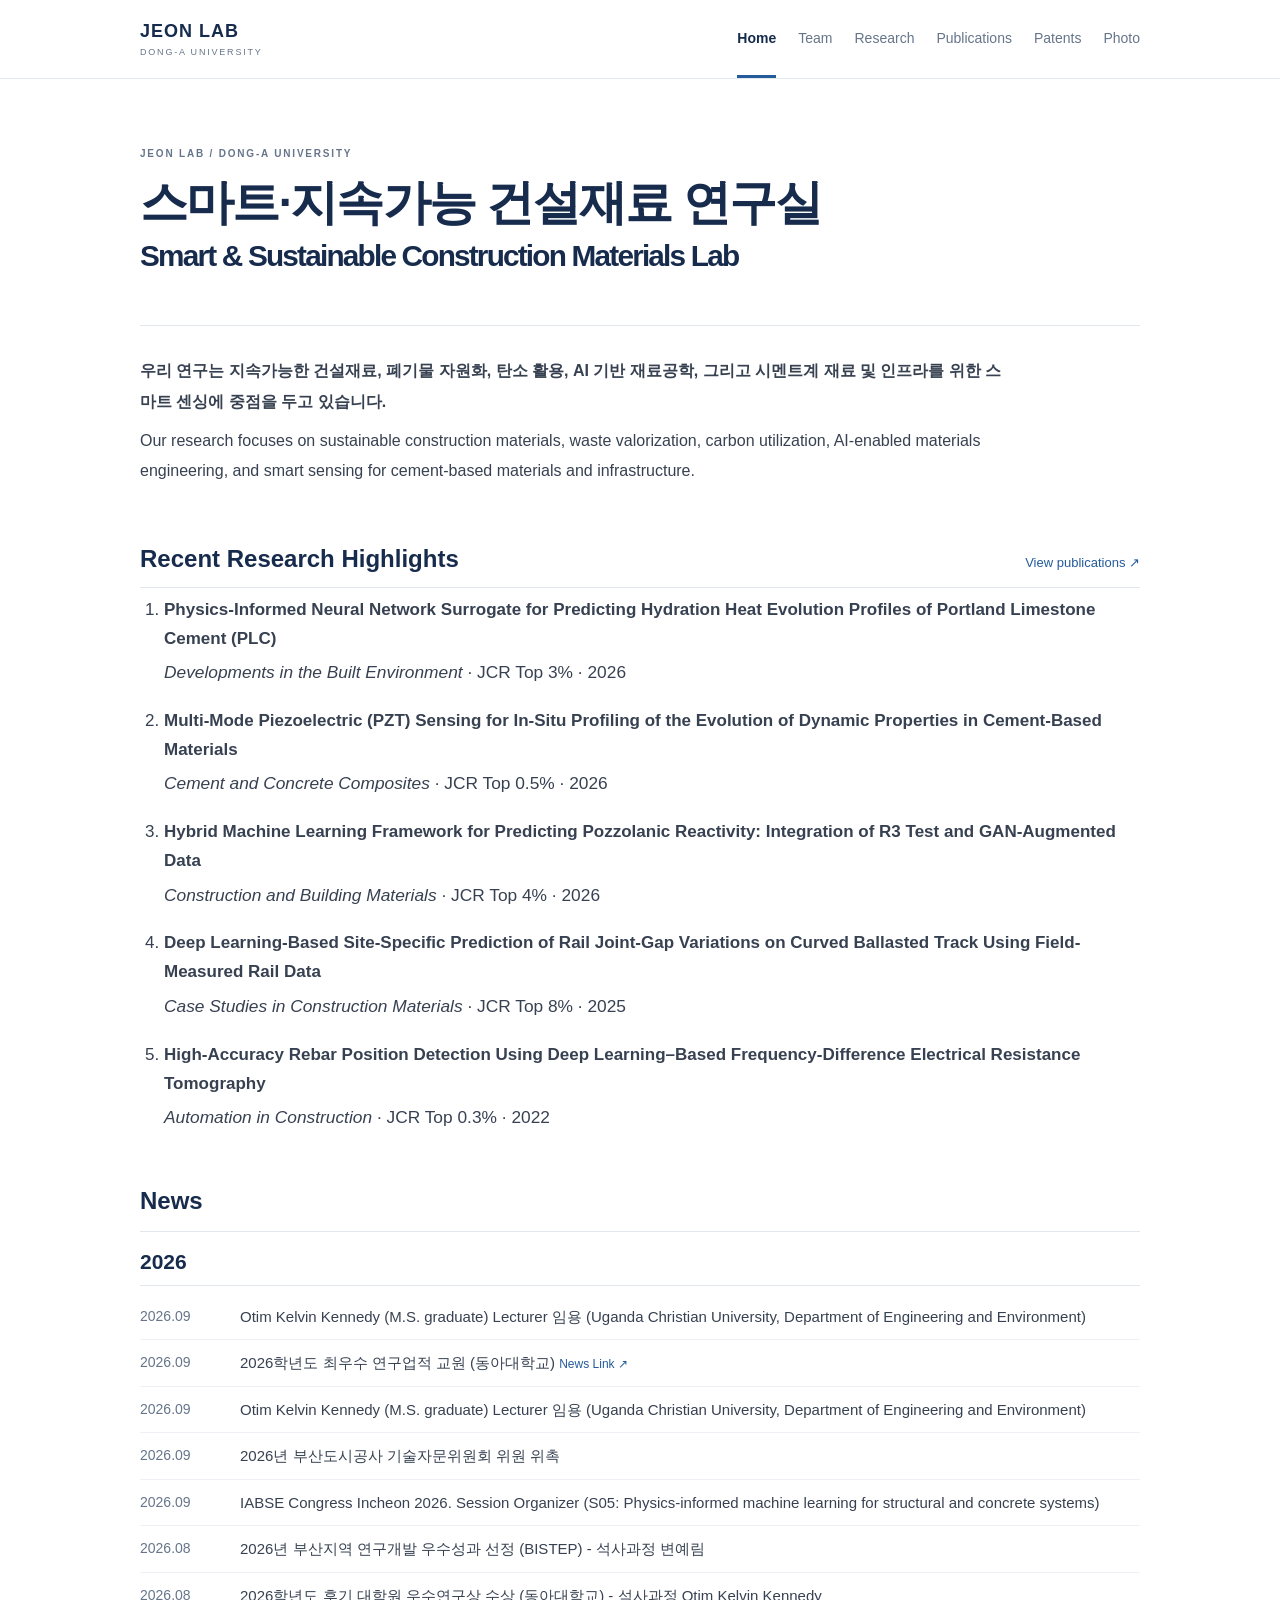
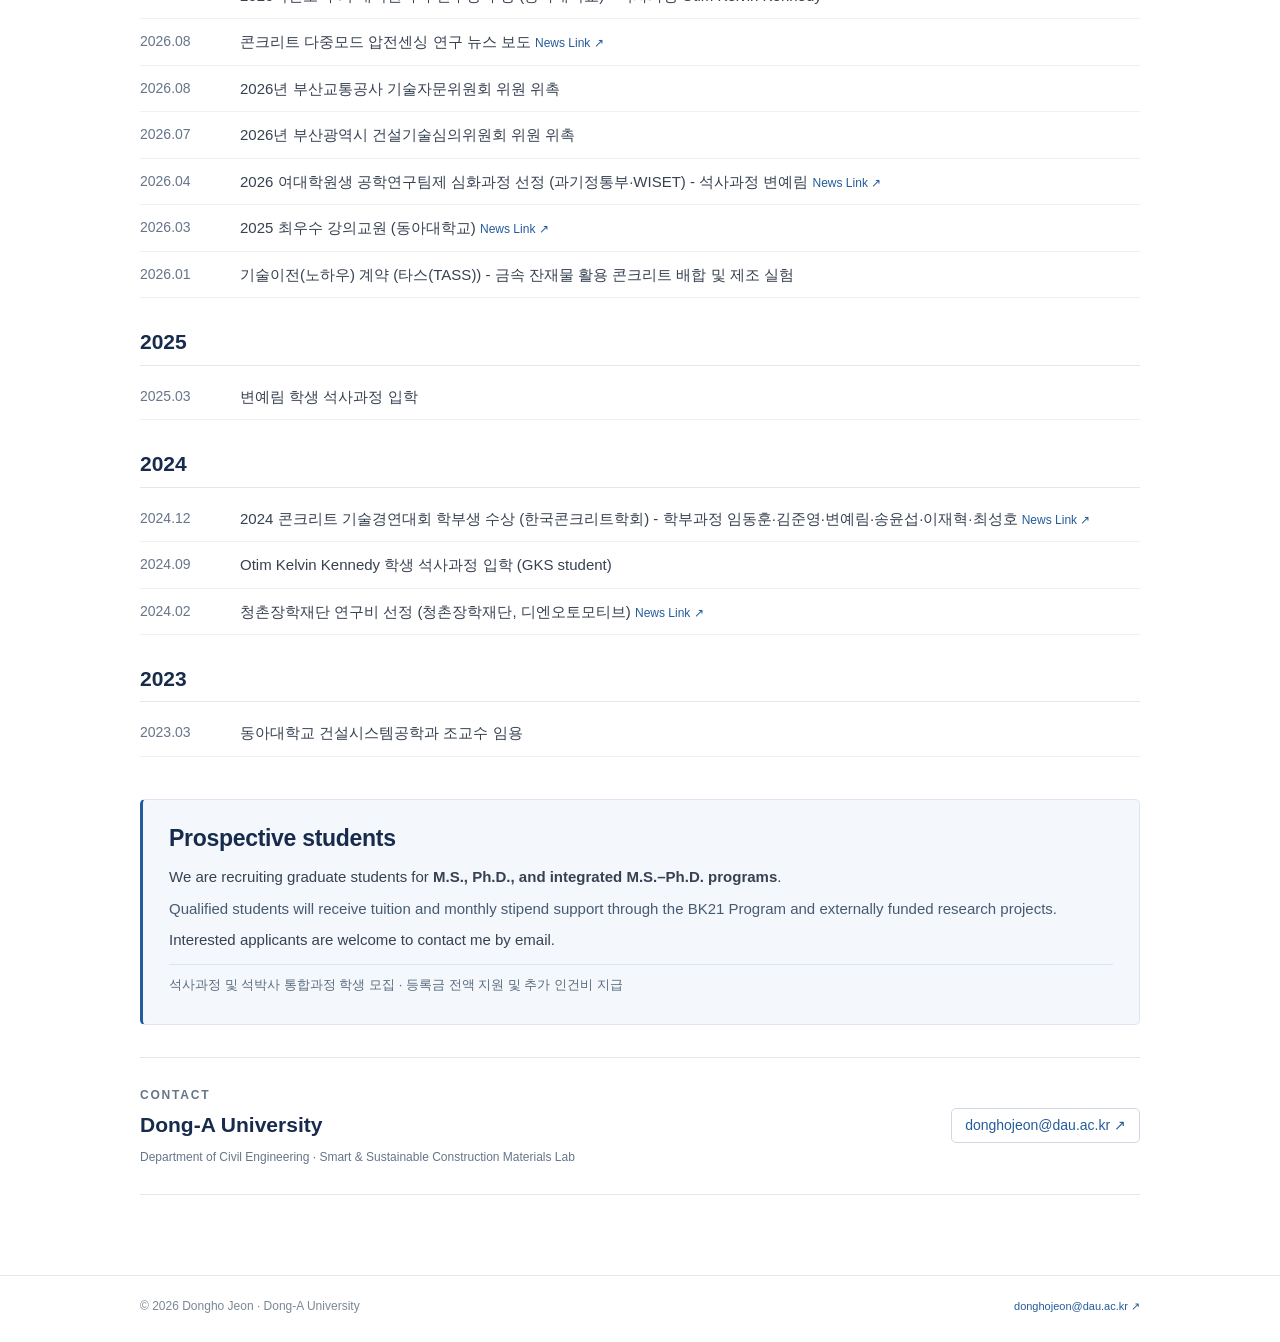
==== commit 6a3b2264: "Fix news duplicate cache and refresh latest news" ====
--- a/index.html
+++ b/index.html
@@ -3,7 +3,7 @@
 <head>
   <meta charset="utf-8">
   <meta name="viewport" content="width=device-width, initial-scale=1">
-  <meta name="build-version" content="2026-09-16-full-news-v3">
+  <meta name="build-version" content="2026-09-19-news-dedup">
   <meta http-equiv="Cache-Control" content="no-cache, no-store, must-revalidate">
   <meta http-equiv="Pragma" content="no-cache">
   <meta http-equiv="Expires" content="0">
@@ -167,6 +167,6 @@
 </section>
 <p class="photo-note">Gallery placeholders are ready to be replaced with Jeon Lab photographs.</p>
 </div></main><footer class="footer"><div class="wrap"><span>© 2026 Dongho Jeon · Dong-A University</span><span><a href="mailto:donghojeon@dau.ac.kr">donghojeon@dau.ac.kr ↗</a></span></div></footer></div>
-  <script src="./assets/js/app.js" defer></script>
+  <script src="./assets/js/app.js?v=20260919-news-dedup" defer></script>
 </body>
 </html>
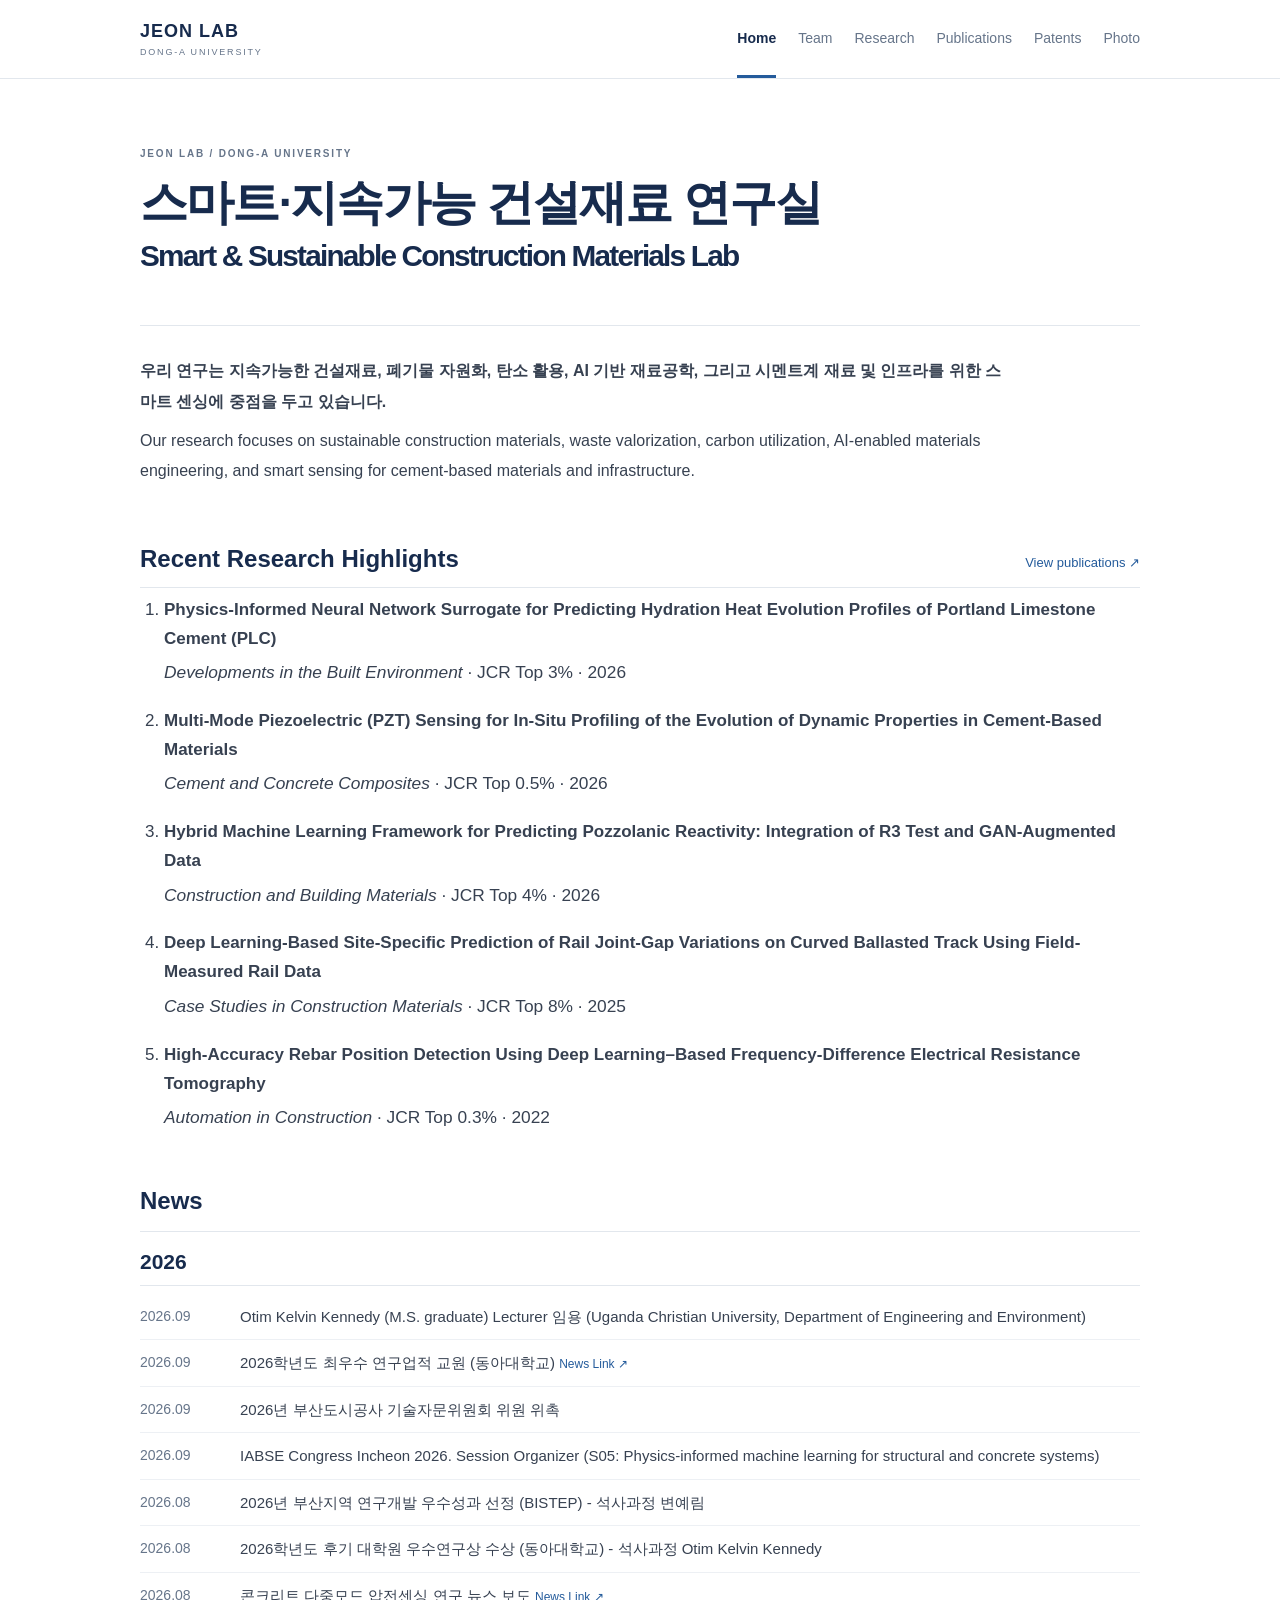
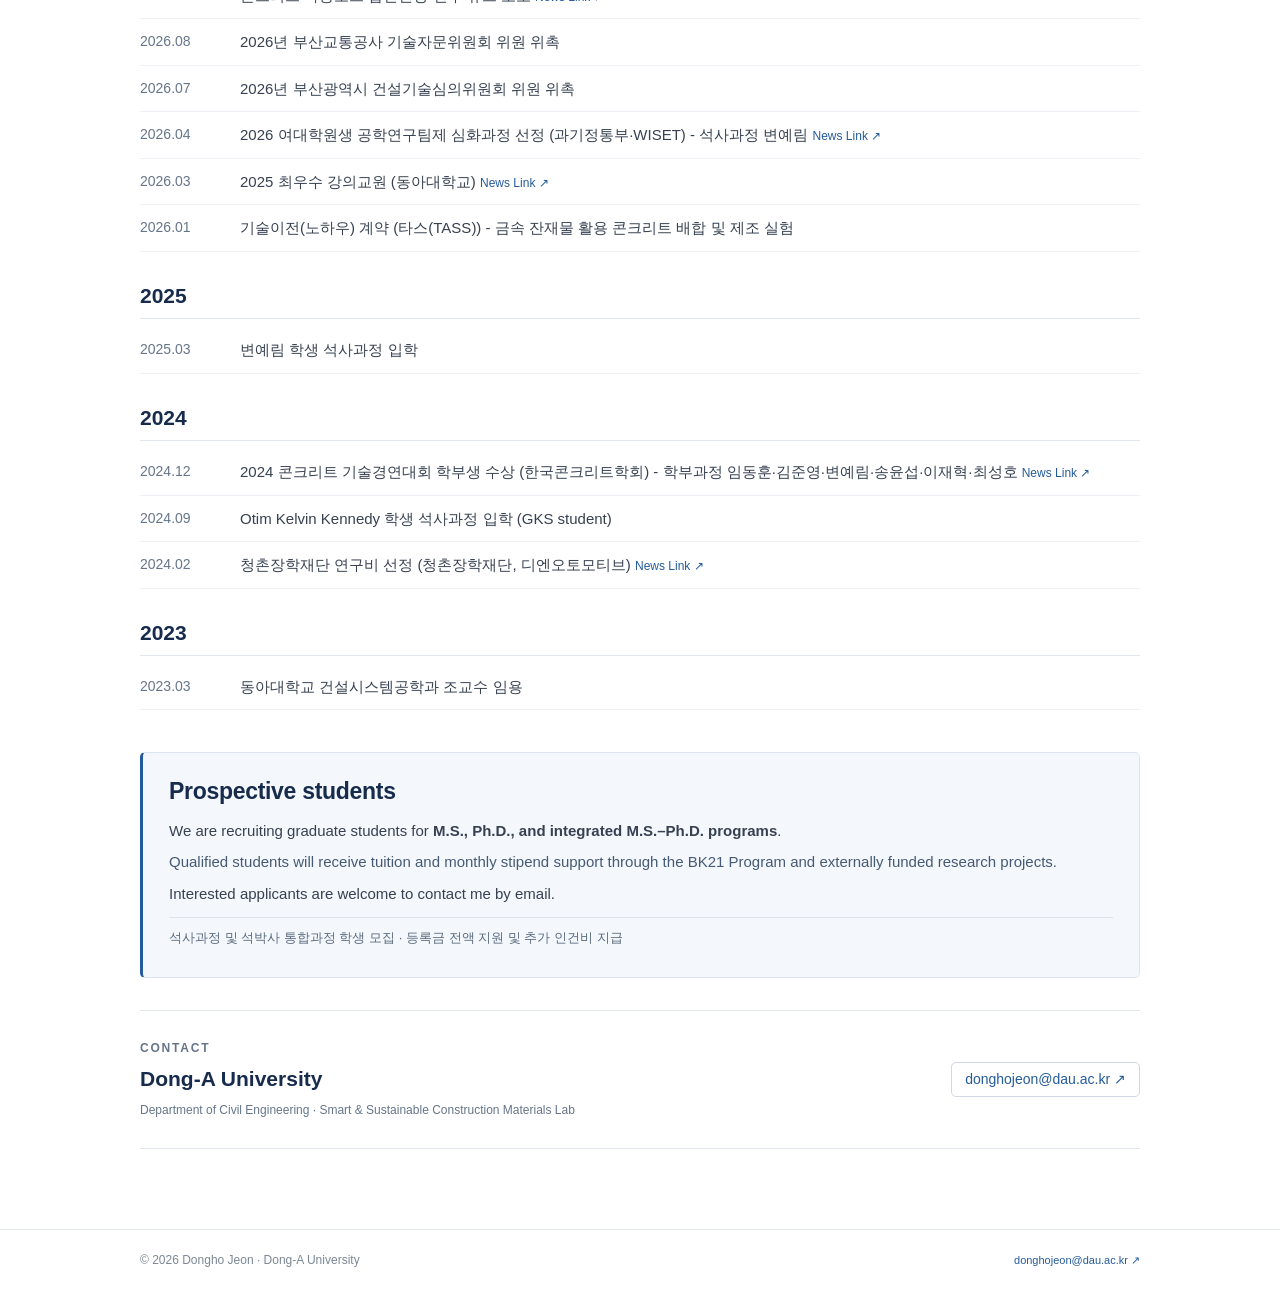
==== commit 53fee3f0: "Add 2026 FAU zeolite CO2-cured Portland cement publication" ====
--- a/index.html
+++ b/index.html
@@ -3,7 +3,7 @@
 <head>
   <meta charset="utf-8">
   <meta name="viewport" content="width=device-width, initial-scale=1">
-  <meta name="build-version" content="2026-09-19-news-dedup">
+  <meta name="build-version" content="2026-10-28-publication-fau">
   <meta http-equiv="Cache-Control" content="no-cache, no-store, must-revalidate">
   <meta http-equiv="Pragma" content="no-cache">
   <meta http-equiv="Expires" content="0">
@@ -87,11 +87,11 @@
 </tbody></table></section></div></div><div aria-labelledby="tab-research" class="tab-panel" data-page="research" hidden="" id="research" role="tabpanel"><header class="page-head"><div><p class="eyebrow">JEON LAB / DONG-A UNIVERSITY</p><h1>Research</h1><p class="dek">Sustainable materials, waste valorization, artificial intelligence, and smart sensing.</p></div></header><section class="section" id="research-interests"><h2>Research interests</h2>
 <ul class="research-grid"><li>Sustainable construction materials</li><li>Waste valorization</li><li>AI for construction materials</li><li>Smart sensing: PZT and ERT</li></ul>
 </section><div class="research-detail"><h2>Low-carbon binders &amp; carbon utilization</h2><p>Low-carbon and clinker-free binders; alkali activation; CO₂ curing and mineral carbonation; carbon sequestration in cementitious materials.</p></div><div class="research-detail"><h2>Industrial by-products &amp; waste valorization</h2><p>Slag, fly ash, and other industrial by-products as supplementary cementitious materials and constituents of alternative binders.</p></div><div class="research-detail"><h2>AI for materials &amp; infrastructure</h2><p>Physics-informed neural networks, hydration heat prediction, pozzolanic reactivity prediction, and infrastructure condition monitoring.</p></div><div class="research-detail"><h2>Smart sensing &amp; nondestructive evaluation</h2><p>Multi-mode PZT sensing, electrical resistance tomography (ERT), and electrical impedance tomography (EIT) for cement-based materials.</p></div><p class="pub-source"><a href="#publications">Explore publications →</a></p></div><div aria-labelledby="tab-publications" class="tab-panel" data-page="publications" hidden="" id="publications" role="tabpanel"><header class="page-head"><div><p class="eyebrow">JEON LAB / DONG-A UNIVERSITY</p><h1>Publications</h1><p class="dek">Journal articles and manuscripts, organized by the year stated in each source entry.</p></div></header>
-<div class="pub-overview"><span><b>57</b> journal entries</span><span class="divider"></span><span>2015–2026</span><span class="divider"></span><span>Source numbering preserved</span></div>
+<div class="pub-overview"><span><b>58</b> journal entries</span><span class="divider"></span><span>2015–2026</span><span class="divider"></span><span>Source numbering preserved</span></div>
 <div class="pub-controls"><div class="search-wrap"><label class="search-label" for="pub-search">Search publications by title, author, or journal</label><input autocomplete="off" id="pub-search" placeholder="Search publications by title, author, or journal…" type="search"/><button class="clear-search" hidden="" id="clear-search" type="button">Clear</button></div></div>
 <p class="metric-warning">Impact factor and JCR rank values are reproduced from the original website. Their reference year is not specified, and the values have not been independently updated or verified.</p>
-<div class="pub-context"><span aria-live="polite" id="pub-results" role="status">57 of 57 journal entries · 6 manuscript entries</span><button class="text-button" id="show-review" type="button">Under review / revision ↓</button></div>
-<div class="pub-layout"><aside aria-label="Filter publications by year" class="year-sidebar"><p class="year-caption">BROWSE BY YEAR</p><div class="year-filters"><button aria-pressed="true" class="year-filter active" data-year-filter="all" type="button">All years <span>57</span></button><button aria-pressed="false" class="year-filter" data-year-filter="2026" type="button">2026<span>7</span></button><button aria-pressed="false" class="year-filter" data-year-filter="2025" type="button">2025<span>16</span></button><button aria-pressed="false" class="year-filter" data-year-filter="2024" type="button">2024<span>8</span></button><button aria-pressed="false" class="year-filter" data-year-filter="2023" type="button">2023<span>5</span></button><button aria-pressed="false" class="year-filter" data-year-filter="2022" type="button">2022<span>5</span></button><button aria-pressed="false" class="year-filter" data-year-filter="2021" type="button">2021<span>4</span></button><button aria-pressed="false" class="year-filter" data-year-filter="2020" type="button">2020<span>3</span></button><button aria-pressed="false" class="year-filter" data-year-filter="2019" type="button">2019<span>1</span></button><button aria-pressed="false" class="year-filter" data-year-filter="2018" type="button">2018<span>3</span></button><button aria-pressed="false" class="year-filter" data-year-filter="2017" type="button">2017<span>4</span></button><button aria-pressed="false" class="year-filter" data-year-filter="2015" type="button">2015<span>1</span></button></div></aside><div class="pub-results-list"><p class="empty-results" hidden="" id="no-results">No matching journal entries. Try a different keyword or choose “All years”. The manuscript list remains visible below.</p><section class="pub-year" data-year="2026" id="publications-2026"><h2>2026<span>7 entries</span></h2><ol class="paper-list"><li class="paper" data-kind="journal" data-number="57" data-year="2026"><div class="paper-number">#57</div><div><h3>Physics-Informed Neural Network Surrogate for Predicting Hydration Heat Evolution Profiles of Portland Limestone Cement (PLC)</h3><p class="authors">S Han, Y Byun, H Lee, HJ Kim, T Heo, H Jang, T Mi, G Kim, H Yun, OK Kennedy, <strong>D Jeon*</strong></p><div class="journal-line"><p class="journal">Developments in the Built Environment</p><a class="paper-link" href="https://scholar.google.com/scholar?q=%22Physics-Informed%20Neural%20Network%20Surrogate%20for%20Predicting%20Hydration%20Heat%20Evolution%20Profiles%20of%20Portland%20Limestone%20Cement%20%28PLC%29%22" rel="noopener noreferrer" target="_blank">Search title ↗</a></div><p class="source-metric">Impact factor: 8.2 · JCR rank: 3.6%</p></div></li><li class="paper" data-kind="journal" data-number="56" data-year="2026"><div class="paper-number">#56</div><div><h3>Mechanochemical activation for transforming low-reactive industrial by-products to supplementary cementitious materials</h3><p class="authors">S Kim, S Jung, J Lee, <strong>D Jeon</strong>, H Kang, J Moon</p><div class="journal-line"><p class="journal">Journal of Sustainable Cement-Based Materials</p><a class="paper-link" href="https://scholar.google.com/scholar?q=%22Mechanochemical%20activation%20for%20transforming%20low-reactive%20industrial%20by-products%20to%20supplementary%20cementitious%20materials%22" rel="noopener noreferrer" target="_blank">Search title ↗</a></div><p class="source-metric">Impact factor: 4.2 · JCR rank: 20.5%</p></div></li><li class="paper" data-kind="journal" data-number="55" data-year="2026"><div class="paper-number">#55</div><div><h3>Enhanced strength and carbon sequestration in CO2-cured alkali-activated slag (AAS) through lime–biochar dual modification</h3><p class="authors">KK Otim, Y Byun, H Kim, <strong>D Jeon*</strong></p><div class="journal-line"><p class="journal">Results in Engineering</p><a class="paper-link" href="https://scholar.google.com/scholar?q=%22Enhanced%20strength%20and%20carbon%20sequestration%20in%20CO2-cured%20alkali-activated%20slag%20%28AAS%29%20through%20lime%E2%80%93biochar%20dual%20modification%22" rel="noopener noreferrer" target="_blank">Search title ↗</a></div><p class="source-metric">Impact factor: 7.9 · JCR rank: 3.4%</p></div></li><li class="paper" data-kind="journal" data-number="54" data-year="2026"><div class="paper-number">#54</div><div><h3>Hydration, carbonation, and microstructural evolution of MgO- and Mg(OH)2-activated blast furnace slag under respective moist and CO2 curing regimes</h3><p class="authors">Y Byun, KK Otim, M Xuan, T Mi, <strong>D Jeon*</strong></p><div class="journal-line"><p class="journal">Results in Engineering</p><a class="paper-link" href="https://scholar.google.com/scholar?q=%22Hydration%2C%20carbonation%2C%20and%20microstructural%20evolution%20of%20MgO-%20and%20Mg%28OH%292-activated%20blast%20furnace%20slag%20under%20respective%20moist%20and%20CO2%20curing%20regimes%22" rel="noopener noreferrer" target="_blank">Search title ↗</a></div><p class="source-metric">Impact factor: 7.9 · JCR rank: 3.4%</p></div></li><li class="paper" data-kind="journal" data-number="53" data-year="2026"><div class="paper-number">#53</div><div><h3>Bicarbonate-assisted activation of high-alumina slag for alkali-activated binders with improved strength and environmental impact</h3><p class="authors">J Yang, Y Qi, S Han, J Moon, <strong>D Jeon*</strong></p><div class="journal-line"><p class="journal">Journal of Building Engineering</p><a class="paper-link" href="https://scholar.google.com/scholar?q=%22Bicarbonate-assisted%20activation%20of%20high-alumina%20slag%20for%20alkali-activated%20binders%20with%20improved%20strength%20and%20environmental%20impact%22" rel="noopener noreferrer" target="_blank">Search title ↗</a></div><p class="source-metric">Impact factor: 7.4 · JCR rank: 5.2%</p></div></li><li class="paper" data-kind="journal" data-number="52" data-year="2026"><div class="paper-number">#52</div><div><h3>Multi-Mode Piezoelectric (PZT) Sensing for In-Situ Profiling of the Evolution of Dynamic Properties in Cement-Based Materials</h3><p class="authors">T Lim, JH Hwang, Y Byun, HW Park, <strong>D Jeon*</strong></p><div class="journal-line"><p class="journal">Cement and Concrete Composites</p><a class="paper-link" href="https://scholar.google.com/scholar?q=%22Multi-Mode%20Piezoelectric%20%28PZT%29%20Sensing%20for%20In-Situ%20Profiling%20of%20the%20Evolution%20of%20Dynamic%20Properties%20in%20Cement-Based%20Materials%22" rel="noopener noreferrer" target="_blank">Search title ↗</a></div><p class="source-metric">Impact factor: 13.1 · JCR rank: 0.5%</p></div></li><li class="paper" data-kind="journal" data-number="51" data-year="2026"><div class="paper-number">#51</div><div><h3>Influence of Expanded Perlite and Vermiculite Pore Structures on Acoustic and Thermal Performance of Quicklime-Activated Fly Ash Composites</h3><p class="authors"><strong>D Jeon</strong>, WS Yum, JE Oh*</p><div class="journal-line"><p class="journal">Journal of Building Engineering</p><a class="paper-link" href="https://scholar.google.com/scholar?q=%22Influence%20of%20Expanded%20Perlite%20and%20Vermiculite%20Pore%20Structures%20on%20Acoustic%20and%20Thermal%20Performance%20of%20Quicklime-Activated%20Fly%20Ash%20Composites%22" rel="noopener noreferrer" target="_blank">Search title ↗</a></div><p class="source-metric">Impact factor: 7.4 · JCR rank: 5.2%</p></div></li></ol></section><section class="pub-year" data-year="2025" id="publications-2025"><h2>2025<span>16 entries</span></h2><ol class="paper-list"><li class="paper" data-kind="journal" data-number="50" data-year="2025"><div class="paper-number">#50</div><div><h3>Microstructural and phase evolution of GGBFS binders co-activated by a ternary Na2CO3–MgO–NaOH system: Experimental and thermodynamic insights</h3><p class="authors">M Xuan, Y Byun, KK Otim, J Yang, <strong>D Jeon*</strong></p><div class="journal-line"><p class="journal">Journal of Building Engineering</p><a class="paper-link" href="https://scholar.google.com/scholar?q=%22Microstructural%20and%20phase%20evolution%20of%20GGBFS%20binders%20co-activated%20by%20a%20ternary%20Na2CO3%E2%80%93MgO%E2%80%93NaOH%20system%3A%20Experimental%20and%20thermodynamic%20insights%22" rel="noopener noreferrer" target="_blank">Search title ↗</a></div><p class="source-metric">Impact factor: 7.4 · JCR rank: 5.2%</p></div></li><li class="paper" data-kind="journal" data-number="49" data-year="2025"><div class="paper-number">#49</div><div><h3>Main contributor to the interaction between triethanolamine and ferronickel slag components and its effect on hydration behavior in ternary blended slag systems</h3><p class="authors">S Jung, <strong>D Jeon</strong>, J Park, N Lee, CS Poon, J Moon</p><div class="journal-line"><p class="journal">Journal of Sustainable Cement-Based Materials</p><a class="paper-link" href="https://scholar.google.com/scholar?q=%22Main%20contributor%20to%20the%20interaction%20between%20triethanolamine%20and%20ferronickel%20slag%20components%20and%20its%20effect%20on%20hydration%20behavior%20in%20ternary%20blended%20slag%20systems%22" rel="noopener noreferrer" target="_blank">Search title ↗</a></div><p class="source-metric">Impact factor: 4.2 · JCR rank: 20.5%</p></div></li><li class="paper" data-kind="journal" data-number="48" data-year="2025"><div class="paper-number">#48</div><div><h3>Comparative study of continuously reinforced concrete pavement (CRCP) using GFRP and reinforcing bars: comprehensive review and numerical analysis</h3><p class="authors">S Han, K Kim, B Park, J Lee, <strong>D Jeon</strong>, S Park, S Park</p><div class="journal-line"><p class="journal">Journal of Asian Architecture and Building Engineering</p><a class="paper-link" href="https://scholar.google.com/scholar?q=%22Comparative%20study%20of%20continuously%20reinforced%20concrete%20pavement%20%28CRCP%29%20using%20GFRP%20and%20reinforcing%20bars%3A%20comprehensive%20review%20and%20numerical%20analysis%22" rel="noopener noreferrer" target="_blank">Search title ↗</a></div><p class="source-metric">Impact factor: 1.6 · JCR rank: 56.8%</p></div></li><li class="paper" data-kind="journal" data-number="47" data-year="2025"><div class="paper-number">#47</div><div><h3>Utilizing ground biochar desorption for carbon sequestration and internal curing in a clinker-free CaO-activated GGBFS binder</h3><p class="authors">KK Otim, Y Byun, HJ Lyu, JE Oh, T Mi, <strong>D Jeon*</strong></p><div class="journal-line"><p class="journal">Journal of Building Engineering</p><a class="paper-link" href="https://scholar.google.com/scholar?q=%22Utilizing%20ground%20biochar%20desorption%20for%20carbon%20sequestration%20and%20internal%20curing%20in%20a%20clinker-free%20CaO-activated%20GGBFS%20binder%22" rel="noopener noreferrer" target="_blank">Search title ↗</a></div><p class="source-metric">Impact factor: 7.4 · JCR rank: 5.2%</p></div></li><li class="paper" data-kind="journal" data-number="46" data-year="2025"><div class="paper-number">#46</div><div><h3>Investigating pozzolanic reactivity of ground ferronickel slag through the R3 test for its potential use as alternative supplementary cementitious materials</h3><p class="authors"><strong>D Jeon</strong>, S Jung, J Lee, J Moon*</p><div class="journal-line"><p class="journal">International Journal of Concrete Structures and Materials</p><a class="paper-link" href="https://scholar.google.com/scholar?q=%22Investigating%20pozzolanic%20reactivity%20of%20ground%20ferronickel%20slag%20through%20the%20R3%20test%20for%20its%20potential%20use%20as%20alternative%20supplementary%20cementitious%20materials%22" rel="noopener noreferrer" target="_blank">Search title ↗</a></div><p class="source-metric">Impact factor: 3.6 · JCR rank: 24.7%</p></div></li><li class="paper" data-kind="journal" data-number="45" data-year="2025"><div class="paper-number">#45</div><div><h3>Enhanced strength and accelerated setting of CaO–activated fly ash binders induced by aluminum sulfate hydrates for cementless brick production</h3><p class="authors">HJ Lyu, J Yu, <strong>D Jeon*</strong>, JE Oh*</p><div class="journal-line"><p class="journal">Journal of Building Engineering</p><a class="paper-link" href="https://scholar.google.com/scholar?q=%22Enhanced%20strength%20and%20accelerated%20setting%20of%20CaO%E2%80%93activated%20fly%20ash%20binders%20induced%20by%20aluminum%20sulfate%20hydrates%20for%20cementless%20brick%20production%22" rel="noopener noreferrer" target="_blank">Search title ↗</a></div><p class="source-metric">Impact factor: 7.4 · JCR rank: 5.2%</p></div></li><li class="paper" data-kind="journal" data-number="44" data-year="2025"><div class="paper-number">#44</div><div><h3>Microstructural Verification of Delayed Ettringite Formation (DEF) in GGBFS-Blended High-Early-Strength Portland Cement Mortar</h3><p class="authors"><strong>D Jeon</strong>, H Song, Y Bae*, JE Oh*</p><div class="journal-line"><p class="journal">Case Studies in Construction Materials</p><a class="paper-link" href="https://scholar.google.com/scholar?q=%22Microstructural%20Verification%20of%20Delayed%20Ettringite%20Formation%20%28DEF%29%20in%20GGBFS-Blended%20High-Early-Strength%20Portland%20Cement%20Mortar%22" rel="noopener noreferrer" target="_blank">Search title ↗</a></div><p class="source-metric">Impact factor: 6.6 · JCR rank: 8.2%</p></div></li><li class="paper" data-kind="journal" data-number="43" data-year="2025"><div class="paper-number">#43</div><div><h3>Sodium bicarbonate–induced mineral carbonation of alkali-activated slag (AAS) system: Modified early reaction and long-term CO2 sequestration potential</h3><p class="authors"><strong>D Jeon*</strong>, Y Byun, Otim KK, HJ Kim, J Lee, J Moon</p><div class="journal-line"><p class="journal">Journal of Building Engineering</p><a class="paper-link" href="https://scholar.google.com/scholar?q=%22Sodium%20bicarbonate%E2%80%93induced%20mineral%20carbonation%20of%20alkali-activated%20slag%20%28AAS%29%20system%3A%20Modified%20early%20reaction%20and%20long-term%20CO2%20sequestration%20potential%22" rel="noopener noreferrer" target="_blank">Search title ↗</a></div><p class="source-metric">Impact factor: 7.4 · JCR rank: 5.2%</p></div></li><li class="paper" data-kind="journal" data-number="42" data-year="2025"><div class="paper-number">#42</div><div><h3>Deep learning-based site-specific prediction of rail joint-gap variations on curved ballasted track using field-measured rail data</h3><p class="authors"><strong>D Jeon</strong>, NH Yi, Y Bae*, I Yeo</p><div class="journal-line"><p class="journal">Case Studies in Construction Materials</p><a class="paper-link" href="https://scholar.google.com/scholar?q=%22Deep%20learning-based%20site-specific%20prediction%20of%20rail%20joint-gap%20variations%20on%20curved%20ballasted%20track%20using%20field-measured%20rail%20data%22" rel="noopener noreferrer" target="_blank">Search title ↗</a></div><p class="source-metric">Impact factor: 6.6 · JCR rank: 8.2%</p></div></li><li class="paper" data-kind="journal" data-number="41" data-year="2025"><div class="paper-number">#41</div><div><h3>Explosion scenario analysis of hydrogen refueling stations: Mitigation of blast pressure behind protective walls using experiments and CFD simulations</h3><p class="authors">S Han, <strong>D Jeon</strong>, HD Yun, GY Kim, K Kim, JJ Yee, S Park</p><div class="journal-line"><p class="journal">International Journal of Hydrogen Energy</p><a class="paper-link" href="https://scholar.google.com/scholar?q=%22Explosion%20scenario%20analysis%20of%20hydrogen%20refueling%20stations%3A%20Mitigation%20of%20blast%20pressure%20behind%20protective%20walls%20using%20experiments%20and%20CFD%20simulations%22" rel="noopener noreferrer" target="_blank">Search title ↗</a></div><p class="source-metric">Impact factor: 8.3 · JCR rank: 13.6%</p></div></li><li class="paper" data-kind="journal" data-number="40" data-year="2025"><div class="paper-number">#40</div><div><h3>Monoethanolamine-Catalyzed CO2 Mineralization in Cementitious Materials via In Situ CO2 Mixing and Its Synergy with Cement Hydration</h3><p class="authors">WK Kim, S Kim, <strong>D Jeon</strong>, AA Mahdi, N Lee, J Moon</p><div class="journal-line"><p class="journal">Cement and Concrete Composites</p><a class="paper-link" href="https://scholar.google.com/scholar?q=%22Monoethanolamine-Catalyzed%20CO2%20Mineralization%20in%20Cementitious%20Materials%20via%20In%20Situ%20CO2%20Mixing%20and%20Its%20Synergy%20with%20Cement%20Hydration%22" rel="noopener noreferrer" target="_blank">Search title ↗</a></div><p class="source-metric">Impact factor: 13.1 · JCR rank: 0.5%</p></div></li><li class="paper" data-kind="journal" data-number="39" data-year="2025"><div class="paper-number">#39</div><div><h3>A review of microstructure and reaction mechanisms of cementitious materials incorporating waste glass powder</h3><p class="authors">Y Byun, KK Otim, WS Yum, <strong>D Jeon*</strong></p><div class="journal-line"><p class="journal">Journal of the Korean Recycled Construction Resources Institute</p><a class="paper-link" href="https://scholar.google.com/scholar?q=%22A%20review%20of%20microstructure%20and%20reaction%20mechanisms%20of%20cementitious%20materials%20incorporating%20waste%20glass%20powder%22" rel="noopener noreferrer" target="_blank">Search title ↗</a></div></div></li><li class="paper" data-kind="journal" data-number="38" data-year="2025"><div class="paper-number">#38</div><div><h3>Hybrid machine learning framework for predicting pozzolanic reactivity: Integration of R3 test and GAN-augmented data</h3><p class="authors"><strong>D Jeon</strong>, S Han, S Jung, J Moon*</p><div class="journal-line"><p class="journal">Construction and Building Materials</p><a class="paper-link" href="https://scholar.google.com/scholar?q=%22Hybrid%20machine%20learning%20framework%20for%20predicting%20pozzolanic%20reactivity%3A%20Integration%20of%20R3%20test%20and%20GAN-augmented%20data%22" rel="noopener noreferrer" target="_blank">Search title ↗</a></div><p class="source-metric">Impact factor: 8.0 · JCR rank: 4.1%</p></div></li><li class="paper" data-kind="journal" data-number="37" data-year="2025"><div class="paper-number">#37</div><div><h3>Enhancement of fly ash reactivity through triethanolamine addition and CO2 curing</h3><p class="authors">J Lee, <strong>D Jeon</strong>, S Kim, A Lim, J Moon*</p><div class="journal-line"><p class="journal">Cement and Concrete Composites</p><a class="paper-link" href="https://scholar.google.com/scholar?q=%22Enhancement%20of%20fly%20ash%20reactivity%20through%20triethanolamine%20addition%20and%20CO2%20curing%22" rel="noopener noreferrer" target="_blank">Search title ↗</a></div><p class="source-metric">Impact factor: 13.1 · JCR rank: 0.5%</p></div></li><li class="paper" data-kind="journal" data-number="36" data-year="2025"><div class="paper-number">#36</div><div><h3>CaCO3 dissolution-driven enhancement of strength and microstructure in clinker-free CaCO3-blended GGBFS binder via hydrated Al2(SO4)3</h3><p class="authors">HJ Lyu, J Yu, <strong>D Jeon*</strong>, JE Oh*</p><div class="journal-line"><p class="journal">Construction and Building Materials</p><a class="paper-link" href="https://scholar.google.com/scholar?q=%22CaCO3%20dissolution-driven%20enhancement%20of%20strength%20and%20microstructure%20in%20clinker-free%20CaCO3-blended%20GGBFS%20binder%20via%20hydrated%20Al2%28SO4%293%22" rel="noopener noreferrer" target="_blank">Search title ↗</a></div><p class="source-metric">Impact factor: 8.0 · JCR rank: 4.1%</p></div></li><li class="paper" data-kind="journal" data-number="35" data-year="2025"><div class="paper-number">#35</div><div><h3>Understanding the effect of triethanolamine on grinding and hydration of blast furnace slag, focusing on the degrees of slag consumption and C(-A)-SH formation</h3><p class="authors">J Lee, A Lim, H Kang, <strong>D Jeon</strong>, N Lee, C sun Poon, J Moon</p><div class="journal-line"><p class="journal">Construction and Building Materials</p><a class="paper-link" href="https://scholar.google.com/scholar?q=%22Understanding%20the%20effect%20of%20triethanolamine%20on%20grinding%20and%20hydration%20of%20blast%20furnace%20slag%2C%20focusing%20on%20the%20degrees%20of%20slag%20consumption%20and%20C%28-A%29-SH%20formation%22" rel="noopener noreferrer" target="_blank">Search title ↗</a></div><p class="source-metric">Impact factor: 8.0 · JCR rank: 4.1%</p></div></li></ol></section><section class="pub-year" data-year="2024" id="publications-2024"><h2>2024<span>8 entries</span></h2><ol class="paper-list"><li class="paper" data-kind="journal" data-number="34" data-year="2024"><div class="paper-number">#34</div><div><h3>Development of lightweight and low-crystalline artificial aggregate using cementless fly ash binder for thermal neutron shielding concrete manufacture</h3><p class="authors">D Kim, H Song, J Yu, S Sim, <strong>D Jeon</strong>, JE Oh</p><div class="journal-line"><p class="journal">Cement and Concrete Composites</p><a class="paper-link" href="https://scholar.google.com/scholar?q=%22Development%20of%20lightweight%20and%20low-crystalline%20artificial%20aggregate%20using%20cementless%20fly%20ash%20binder%20for%20thermal%20neutron%20shielding%20concrete%20manufacture%22" rel="noopener noreferrer" target="_blank">Search title ↗</a></div><p class="source-metric">Impact factor: 13.1 · JCR rank: 0.5%</p></div></li><li class="paper" data-kind="journal" data-number="33" data-year="2024"><div class="paper-number">#33</div><div><h3>Electrical Resistance Tomography (ERT) for Concrete Structure Applications: A Review</h3><p class="authors"><strong>D Jeon</strong>, S Yoon</p><div class="journal-line"><p class="journal">Buildings</p><a class="paper-link" href="https://scholar.google.com/scholar?q=%22Electrical%20Resistance%20Tomography%20%28ERT%29%20for%20Concrete%20Structure%20Applications%3A%20A%20Review%22" rel="noopener noreferrer" target="_blank">Search title ↗</a></div><p class="source-metric">Impact factor: 3.1 · JCR rank: 32.5%</p></div></li><li class="paper" data-kind="journal" data-number="32" data-year="2024"><div class="paper-number">#32</div><div><h3>NaHCO3-induced carbonation reaction for enhancing the properties of CaO-activated GGBFS</h3><p class="authors"><strong>D Jeon</strong>, J Moon</p><div class="journal-line"><p class="journal">Construction and Building Materials</p><a class="paper-link" href="https://scholar.google.com/scholar?q=%22NaHCO3-induced%20carbonation%20reaction%20for%20enhancing%20the%20properties%20of%20CaO-activated%20GGBFS%22" rel="noopener noreferrer" target="_blank">Search title ↗</a></div><p class="source-metric">Impact factor: 8.0 · JCR rank: 4.1%</p></div></li><li class="paper" data-kind="journal" data-number="31" data-year="2024"><div class="paper-number">#31</div><div><h3>Enhanced mechanical property of steel slag through glycine-assisted hydration and carbonation curing</h3><p class="authors">S Kim, J Kim, <strong>D Jeon</strong>, J Yang, J Moon</p><div class="journal-line"><p class="journal">Cement and Concrete Composites</p><a class="paper-link" href="https://scholar.google.com/scholar?q=%22Enhanced%20mechanical%20property%20of%20steel%20slag%20through%20glycine-assisted%20hydration%20and%20carbonation%20curing%22" rel="noopener noreferrer" target="_blank">Search title ↗</a></div><p class="source-metric">Impact factor: 13.1 · JCR rank: 0.5%</p></div></li><li class="paper" data-kind="journal" data-number="30" data-year="2024"><div class="paper-number">#30</div><div><h3>Enhancing image resolution in single-side electrical resistance tomography (ERT) by utilizing theoretical sensitivity analysis: experimental validation and application to cement mortar</h3><p class="authors">S Yoon, MK Kim, TU Kim, <strong>D Jeon</strong>, H Song, JI Suh, JE Oh, DJ Kim*</p><div class="journal-line"><p class="journal">Journal of Building Engineering</p><a class="paper-link" href="https://scholar.google.com/scholar?q=%22Enhancing%20image%20resolution%20in%20single-side%20electrical%20resistance%20tomography%20%28ERT%29%20by%20utilizing%20theoretical%20sensitivity%20analysis%3A%20experimental%20validation%20and%20application%20to%20cement%20mortar%22" rel="noopener noreferrer" target="_blank">Search title ↗</a></div><p class="source-metric">Impact factor: 7.4 · JCR rank: 5.2%</p></div></li><li class="paper" data-kind="journal" data-number="29" data-year="2024"><div class="paper-number">#29</div><div><h3>Evaluation of neutron shielding performance of cementless binder manufactured with desalination reject brine</h3><p class="authors">D Kim, S Cho, WS Yum, <strong>D Jeon</strong>, J Yu, JE Oh*</p><div class="journal-line"><p class="journal">Radiation Physics and Chemistry</p><a class="paper-link" href="https://scholar.google.com/scholar?q=%22Evaluation%20of%20neutron%20shielding%20performance%20of%20cementless%20binder%20manufactured%20with%20desalination%20reject%20brine%22" rel="noopener noreferrer" target="_blank">Search title ↗</a></div><p class="source-metric">Impact factor: 2.8</p></div></li><li class="paper" data-kind="journal" data-number="28" data-year="2024"><div class="paper-number">#28</div><div><h3>Development of artificial leak-free phase change material (PCM) aggregates using emulsion technique, cementless binder, and cold-bonded pelletization</h3><p class="authors">H Song, D Kim, S Yoon, WS Yum, <strong>D Jeon</strong>, JE Oh*</p><div class="journal-line"><p class="journal">Construction and Building Materials</p><a class="paper-link" href="https://scholar.google.com/scholar?q=%22Development%20of%20artificial%20leak-free%20phase%20change%20material%20%28PCM%29%20aggregates%20using%20emulsion%20technique%2C%20cementless%20binder%2C%20and%20cold-bonded%20pelletization%22" rel="noopener noreferrer" target="_blank">Search title ↗</a></div><p class="source-metric">Impact factor: 8.0 · JCR rank: 4.1%</p></div></li><li class="paper" data-kind="journal" data-number="27" data-year="2024"><div class="paper-number">#27</div><div><h3>A Comprehensive Review of Inherent Cracking Mechanisms in Concrete Structures: A State-of-the-Art Study</h3><p class="authors"><strong>D Jeon</strong>, HS Oh, S Kwon, DJ Kim, S Pyo*, S Yoon</p><div class="journal-line"><p class="journal">Journal of the Korea Concrete Institute</p><a class="paper-link" href="https://scholar.google.com/scholar?q=%22A%20Comprehensive%20Review%20of%20Inherent%20Cracking%20Mechanisms%20in%20Concrete%20Structures%3A%20A%20State-of-the-Art%20Study%22" rel="noopener noreferrer" target="_blank">Search title ↗</a></div></div></li></ol></section><section class="pub-year" data-year="2023" id="publications-2023"><h2>2023<span>5 entries</span></h2><ol class="paper-list"><li class="paper" data-kind="journal" data-number="26" data-year="2023"><div class="paper-number">#26</div><div><h3>Hydrophobic treatment on hollow glass microspheres for enhancing the flowability of lightweight high-performance cementitious composites</h3><p class="authors">J Yang, <strong>D Jeon</strong>, H Kang, X Shang, J Moon*</p><div class="journal-line"><p class="journal">Construction and Building Materials</p><a class="paper-link" href="https://scholar.google.com/scholar?q=%22Hydrophobic%20treatment%20on%20hollow%20glass%20microspheres%20for%20enhancing%20the%20flowability%20of%20lightweight%20high-performance%20cementitious%20composites%22" rel="noopener noreferrer" target="_blank">Search title ↗</a></div><p class="source-metric">Impact factor: 8.0 · JCR rank: 4.1%</p></div></li><li class="paper" data-kind="journal" data-number="25" data-year="2023"><div class="paper-number">#25</div><div><h3>Examination of sulfate resistance of nano-alumina added ordinary Portland cement paste, focusing on the two different crystallinity of nano-aluminas</h3><p class="authors">J Yu, S Sim, H Song, D Kim, K Jang, <strong>D Jeon</strong>, S Cho, JE Oh*</p><div class="journal-line"><p class="journal">International Journal of Concrete Structures and Materials</p><a class="paper-link" href="https://scholar.google.com/scholar?q=%22Examination%20of%20sulfate%20resistance%20of%20nano-alumina%20added%20ordinary%20Portland%20cement%20paste%2C%20focusing%20on%20the%20two%20different%20crystallinity%20of%20nano-aluminas%22" rel="noopener noreferrer" target="_blank">Search title ↗</a></div><p class="source-metric">Impact factor: 3.6 · JCR rank: 24.7%</p></div></li><li class="paper" data-kind="journal" data-number="24" data-year="2023"><div class="paper-number">#24</div><div><h3>Development of near-white surface of Ca(OH)2-Na2CO3-activated coal bottom ash</h3><p class="authors">H Song, S Sim, <strong>D Jeon</strong>, D Kim, J Yu, K Jang, JE Oh*</p><div class="journal-line"><p class="journal">Construction and Building Materials</p><a class="paper-link" href="https://scholar.google.com/scholar?q=%22Development%20of%20near-white%20surface%20of%20Ca%28OH%292-Na2CO3-activated%20coal%20bottom%20ash%22" rel="noopener noreferrer" target="_blank">Search title ↗</a></div><p class="source-metric">Impact factor: 8.0 · JCR rank: 4.1%</p></div></li><li class="paper" data-kind="journal" data-number="23" data-year="2023"><div class="paper-number">#23</div><div><h3>Nondestructive Evaluation for Hydration and Setting Time of Gypsum Modified Calcium Sulfoaluminate Cement Paste</h3><p class="authors">Y Jun, YR Ahn, <strong>D Jeon</strong>, HJ Yim*</p><div class="journal-line"><p class="journal">Materials</p><a class="paper-link" href="https://scholar.google.com/scholar?q=%22Nondestructive%20Evaluation%20for%20Hydration%20and%20Setting%20Time%20of%20Gypsum%20Modified%20Calcium%20Sulfoaluminate%20Cement%20Paste%22" rel="noopener noreferrer" target="_blank">Search title ↗</a></div><p class="source-metric">Impact factor: 3.2 · JCR rank: 51.3%</p></div></li><li class="paper" data-kind="journal" data-number="22" data-year="2023"><div class="paper-number">#22</div><div><h3>Experimentally Validated Analytical Solutions to Homogeneous Problems of Electrical Impedance Tomography (EIT) on Rectangular Cement-Based Materials</h3><p class="authors">S Yoon, <strong>D Jeon</strong>, JE Oh, MK Kim, DJ Kim*</p><div class="journal-line"><p class="journal">Applied Sciences-Basel</p><a class="paper-link" href="https://scholar.google.com/scholar?q=%22Experimentally%20Validated%20Analytical%20Solutions%20to%20Homogeneous%20Problems%20of%20Electrical%20Impedance%20Tomography%20%28EIT%29%20on%20Rectangular%20Cement-Based%20Materials%22" rel="noopener noreferrer" target="_blank">Search title ↗</a></div><p class="source-metric">Impact factor: 2.5 · JCR rank: 27.9%</p></div></li></ol></section><p class="milestone">Before joining Dong-A University</p><section class="pub-year" data-year="2022" id="publications-2022"><h2>2022<span>5 entries</span></h2><ol class="paper-list"><li class="paper" data-kind="journal" data-number="21" data-year="2022"><div class="paper-number">#21</div><div><h3>Synergetic influence of microcrystalline quartz and alkali content in aggregate on deterioration of concrete railroad ties used for 15 years in high-speed railways</h3><p class="authors"><strong>D Jeon</strong>, J Yu, J Kim, S Yoon, Y Bae*, JE Oh*</p><div class="journal-line"><p class="journal">International Journal of Concrete Structures and Materials</p><a class="paper-link" href="https://scholar.google.com/scholar?q=%22Synergetic%20influence%20of%20microcrystalline%20quartz%20and%20alkali%20content%20in%20aggregate%20on%20deterioration%20of%20concrete%20railroad%20ties%20used%20for%2015%20years%20in%20high-speed%20railways%22" rel="noopener noreferrer" target="_blank">Search title ↗</a></div><p class="source-metric">Impact factor: 3.6 · JCR rank: 24.7%</p></div></li><li class="paper" data-kind="journal" data-number="20" data-year="2022"><div class="paper-number">#20</div><div><h3>Predicting airborne chloride deposition in marine bridge structures using an artificial network model</h3><p class="authors"><strong>D Jeon</strong>, J Jung, J Park, J Min, JE Oh, J Moon, JS Lee*, S Yoon*</p><div class="journal-line"><p class="journal">Construction and Building Materials</p><a class="paper-link" href="https://scholar.google.com/scholar?q=%22Predicting%20airborne%20chloride%20deposition%20in%20marine%20bridge%20structures%20using%20an%20artificial%20network%20model%22" rel="noopener noreferrer" target="_blank">Search title ↗</a></div><p class="source-metric">Impact factor: 8.0 · JCR rank: 4.1%</p></div></li><li class="paper" data-kind="journal" data-number="19" data-year="2022"><div class="paper-number">#19</div><div><h3>Proposed specific heat capacity model for a concrete wall containing phase change material (PCM) under field experiment conditions</h3><p class="authors">H Song, WS Yum, S Sim, <strong>D Jeon</strong>, S Yoon*, JE Oh*</p><div class="journal-line"><p class="journal">Construction and Building Materials</p><a class="paper-link" href="https://scholar.google.com/scholar?q=%22Proposed%20specific%20heat%20capacity%20model%20for%20a%20concrete%20wall%20containing%20phase%20change%20material%20%28PCM%29%20under%20field%20experiment%20conditions%22" rel="noopener noreferrer" target="_blank">Search title ↗</a></div><p class="source-metric">Impact factor: 8.0 · JCR rank: 4.1%</p></div></li><li class="paper" data-kind="journal" data-number="18" data-year="2022"><div class="paper-number">#18</div><div><h3>High-accuracy rebar position detection using deep learning–based frequency-difference electrical resistance tomography</h3><p class="authors"><strong>D Jeon</strong>, MK Kim, Y Jeong, JE Oh, J Moon, DJ Kim*, S Yoon*</p><div class="journal-line"><p class="journal">Automation in Construction</p><a class="paper-link" href="https://scholar.google.com/scholar?q=%22High-accuracy%20rebar%20position%20detection%20using%20deep%20learning%E2%80%93based%20frequency-difference%20electrical%20resistance%20tomography%22" rel="noopener noreferrer" target="_blank">Search title ↗</a></div><p class="source-metric">Impact factor: 11.5 · JCR rank: 0.3%</p></div></li><li class="paper" data-kind="journal" data-number="17" data-year="2022"><div class="paper-number">#17</div><div><h3>Mechanical and Durability Properties of Cementless Concretes Made Using Three Types of CaO-Activated GGBFS Binders</h3><p class="authors">WS Yum, J Yu, <strong>D Jeon</strong>, S Sim, S Yoon, DH Kim, JE Oh*</p><div class="journal-line"><p class="journal">Materials</p><a class="paper-link" href="https://scholar.google.com/scholar?q=%22Mechanical%20and%20Durability%20Properties%20of%20Cementless%20Concretes%20Made%20Using%20Three%20Types%20of%20CaO-Activated%20GGBFS%20Binders%22" rel="noopener noreferrer" target="_blank">Search title ↗</a></div><p class="source-metric">Impact factor: 3.2 · JCR rank: 51.3%</p></div></li></ol></section><section class="pub-year" data-year="2021" id="publications-2021"><h2>2021<span>4 entries</span></h2><ol class="paper-list"><li class="paper" data-kind="journal" data-number="16" data-year="2021"><div class="paper-number">#16</div><div><h3>Detecting embedded rebar in cement mortar by frequency-difference electrical resistance tomography</h3><p class="authors"><strong>D Jeon</strong>, MK Kim, H Woo, Y Jeong, JE Oh, DJ Kim*, S Yoon*</p><div class="journal-line"><p class="journal">Automation in Construction</p><a class="paper-link" href="https://scholar.google.com/scholar?q=%22Detecting%20embedded%20rebar%20in%20cement%20mortar%20by%20frequency-difference%20electrical%20resistance%20tomography%22" rel="noopener noreferrer" target="_blank">Search title ↗</a></div><p class="source-metric">Impact factor: 11.5 · JCR rank: 0.3%</p></div></li><li class="paper" data-kind="journal" data-number="15" data-year="2021"><div class="paper-number">#15</div><div><h3>Incorporation of copper slag in cement brick production as a radiation shielding material</h3><p class="authors">S Sim, <strong>D Jeon</strong>, DH Kim, W sung Yum, S Yoon, JE Oh*</p><div class="journal-line"><p class="journal">Applied Radiation and Isotopes</p><a class="paper-link" href="https://scholar.google.com/scholar?q=%22Incorporation%20of%20copper%20slag%20in%20cement%20brick%20production%20as%20a%20radiation%20shielding%20material%22" rel="noopener noreferrer" target="_blank">Search title ↗</a></div><p class="source-metric">Impact factor: 1.5 · JCR rank: 39.0%</p></div></li><li class="paper" data-kind="journal" data-number="14" data-year="2021"><div class="paper-number">#14</div><div><h3>Influence of the degree of crystallinity of added nano-alumina on strength and reaction products of the CaO-activated GGBFS system</h3><p class="authors">Yu, J., Song, H., <strong>Jeon, D.</strong>, Sim, S., Kim, D., Lee, H., Yoon, S., Yum, W.*, Oh, J.*</p><div class="journal-line"><p class="journal">Construction and Building Materials</p><a class="paper-link" href="https://scholar.google.com/scholar?q=%22Influence%20of%20the%20degree%20of%20crystallinity%20of%20added%20nano-alumina%20on%20strength%20and%20reaction%20products%20of%20the%20CaO-activated%20GGBFS%20system%22" rel="noopener noreferrer" target="_blank">Search title ↗</a></div><p class="source-metric">Impact factor: 8.0 · JCR rank: 4.1%</p></div></li><li class="paper" data-kind="journal" data-number="13" data-year="2021"><div class="paper-number">#13</div><div><h3>Lightweight cementless composite of CaO-CaCl2-CaSO4-activated GGBFS developed as an alternative to lightweight gypsum composite</h3><p class="authors">WS Yum, <strong>D Jeon</strong>, J Yu, S Sim, S Yoon, JE Oh*</p><div class="journal-line"><p class="journal">Construction and Building Materials</p><a class="paper-link" href="https://scholar.google.com/scholar?q=%22Lightweight%20cementless%20composite%20of%20CaO-CaCl2-CaSO4-activated%20GGBFS%20developed%20as%20an%20alternative%20to%20lightweight%20gypsum%20composite%22" rel="noopener noreferrer" target="_blank">Search title ↗</a></div><p class="source-metric">Impact factor: 8.0 · JCR rank: 4.1%</p></div></li></ol></section><p class="milestone">Before Ph.D. completion</p><section class="pub-year" data-year="2020" id="publications-2020"><h2>2020<span>3 entries</span></h2><ol class="paper-list"><li class="paper" data-kind="journal" data-number="12" data-year="2020"><div class="paper-number">#12</div><div><h3>Use of coal bottom ash and CaO-CaCl2-activated GGBFS binder in the manufacturing of artificial fine aggregates through cold-bonded pelletization</h3><p class="authors"><strong>D Jeon</strong>, WS Yum, H Song, S Yoon, Y Bae*, JE Oh*</p><div class="journal-line"><p class="journal">Materials</p><a class="paper-link" href="https://scholar.google.com/scholar?q=%22Use%20of%20coal%20bottom%20ash%20and%20CaO-CaCl2-activated%20GGBFS%20binder%20in%20the%20manufacturing%20of%20artificial%20fine%20aggregates%20through%20cold-bonded%20pelletization%22" rel="noopener noreferrer" target="_blank">Search title ↗</a></div><p class="source-metric">Impact factor: 3.2 · JCR rank: 51.3%</p></div></li><li class="paper" data-kind="journal" data-number="11" data-year="2020"><div class="paper-number">#11</div><div><h3>Development of a clinker-free white binder of one-part CaO-activated GGBFS with TiO2 addition</h3><p class="authors">S Sim, <strong>D Jeon</strong>, WS Yum, H Song, DH Kim, JE Oh*</p><div class="journal-line"><p class="journal">Construction and Building Materials</p><a class="paper-link" href="https://scholar.google.com/scholar?q=%22Development%20of%20a%20clinker-free%20white%20binder%20of%20one-part%20CaO-activated%20GGBFS%20with%20TiO2%20addition%22" rel="noopener noreferrer" target="_blank">Search title ↗</a></div><p class="source-metric">Impact factor: 8.0 · JCR rank: 4.1%</p></div></li><li class="paper" data-kind="journal" data-number="10" data-year="2020"><div class="paper-number">#10</div><div><h3>Strength enhancement of CaO-activated slag system through addition of calcium formate as a new auxiliary activator</h3><p class="authors">WS Yum, JI Suh, <strong>D Jeon</strong>, JE Oh*</p><div class="journal-line"><p class="journal">Cement and Concrete Composites</p><a class="paper-link" href="https://scholar.google.com/scholar?q=%22Strength%20enhancement%20of%20CaO-activated%20slag%20system%20through%20addition%20of%20calcium%20formate%20as%20a%20new%20auxiliary%20activator%22" rel="noopener noreferrer" target="_blank">Search title ↗</a></div><p class="source-metric">Impact factor: 13.1 · JCR rank: 0.5%</p></div></li></ol></section><section class="pub-year" data-year="2019" id="publications-2019"><h2>2019<span>1 entries</span></h2><ol class="paper-list"><li class="paper" data-kind="journal" data-number="9" data-year="2019"><div class="paper-number">#09</div><div><h3>Recycling of reverse osmosis (RO) reject water as a mixing water of calcium sulfoaluminate (CSA) cement for brick production</h3><p class="authors">H Lee, <strong>D Jeon</strong>, H Song, SW Sim, D Kim, J Yu, KH Cho, JE Oh*</p><div class="journal-line"><p class="journal">Applied Sciences-Basel</p><a class="paper-link" href="https://scholar.google.com/scholar?q=%22Recycling%20of%20reverse%20osmosis%20%28RO%29%20reject%20water%20as%20a%20mixing%20water%20of%20calcium%20sulfoaluminate%20%28CSA%29%20cement%20for%20brick%20production%22" rel="noopener noreferrer" target="_blank">Search title ↗</a></div><p class="source-metric">Impact factor: 2.5 · JCR rank: 27.9%</p></div></li></ol></section><section class="pub-year" data-year="2018" id="publications-2018"><h2>2018<span>3 entries</span></h2><ol class="paper-list"><li class="paper" data-kind="journal" data-number="8" data-year="2018"><div class="paper-number">#08</div><div><h3>Gypsum-dependent effect of NaCl on strength enhancement of CaO-activated GGBFS binders</h3><p class="authors">S Sim, H Lee, <strong>D Jeon</strong>, H Song, WS Yum, D Kim, JI Suh, JE Oh*</p><div class="journal-line"><p class="journal">Applied Sciences-Basel</p><a class="paper-link" href="https://scholar.google.com/scholar?q=%22Gypsum-dependent%20effect%20of%20NaCl%20on%20strength%20enhancement%20of%20CaO-activated%20GGBFS%20binders%22" rel="noopener noreferrer" target="_blank">Search title ↗</a></div><p class="source-metric">Impact factor: 2.5 · JCR rank: 27.9%</p></div></li><li class="paper" data-kind="journal" data-number="7" data-year="2018"><div class="paper-number">#07</div><div><h3>The temperature-dependent action of sugar in the retardation and strength improvement of Ca(OH)2-Na2CO3-activated fly ash systems through calcium complexation</h3><p class="authors"><strong>D Jeon</strong>, WS Yum, H Song, S Sim, JE Oh*</p><div class="journal-line"><p class="journal">Construction and Building Materials</p><a class="paper-link" href="https://scholar.google.com/scholar?q=%22The%20temperature-dependent%20action%20of%20sugar%20in%20the%20retardation%20and%20strength%20improvement%20of%20Ca%28OH%292-Na2CO3-activated%20fly%20ash%20systems%20through%20calcium%20complexation%22" rel="noopener noreferrer" target="_blank">Search title ↗</a></div><p class="source-metric">Impact factor: 8.0 · JCR rank: 4.1%</p></div></li><li class="paper" data-kind="journal" data-number="6" data-year="2018"><div class="paper-number">#06</div><div><h3>Properties of quicklime (CaO)-activated Class F fly ash with the use of CaCl2</h3><p class="authors"><strong>D Jeon</strong>, WS Yum, Y Jeong, JE Oh*</p><div class="journal-line"><p class="journal">Cement and Concrete Research</p><a class="paper-link" href="https://scholar.google.com/scholar?q=%22Properties%20of%20quicklime%20%28CaO%29-activated%20Class%20F%20fly%20ash%20with%20the%20use%20of%20CaCl2%22" rel="noopener noreferrer" target="_blank">Search title ↗</a></div><p class="source-metric">Impact factor: 13.1 · JCR rank: 0.5%</p></div></li></ol></section><section class="pub-year" data-year="2017" id="publications-2017"><h2>2017<span>4 entries</span></h2><ol class="paper-list"><li class="paper" data-kind="journal" data-number="5" data-year="2017"><div class="paper-number">#05</div><div><h3>Effects of CaCl2 on hydration and properties of lime(CaO)-activated slag/fly ash binder</h3><p class="authors">WS Yum, Y Jeong, S Yoon, <strong>D Jeon</strong>, Y Jun, JE Oh*</p><div class="journal-line"><p class="journal">Cement and Concrete Composites</p><a class="paper-link" href="https://scholar.google.com/scholar?q=%22Effects%20of%20CaCl2%20on%20hydration%20and%20properties%20of%20lime%28CaO%29-activated%20slag%2Ffly%20ash%20binder%22" rel="noopener noreferrer" target="_blank">Search title ↗</a></div><p class="source-metric">Impact factor: 13.1 · JCR rank: 0.5%</p></div></li><li class="paper" data-kind="journal" data-number="4" data-year="2017"><div class="paper-number">#04</div><div><h3>Development of strong lightweight binder matrix for lightweight concrete simply by increasing a water-to-binder ratio of cementless fly ash binder activated with Ca(OH)2 and Na2CO3</h3><p class="authors">JI Suh, <strong>D Jeon</strong>, S Yoon, JE Oh*, HG Park*</p><div class="journal-line"><p class="journal">Construction and Building Materials</p><a class="paper-link" href="https://scholar.google.com/scholar?q=%22Development%20of%20strong%20lightweight%20binder%20matrix%20for%20lightweight%20concrete%20simply%20by%20increasing%20a%20water-to-binder%20ratio%20of%20cementless%20fly%20ash%20binder%20activated%20with%20Ca%28OH%292%20and%20Na2CO3%22" rel="noopener noreferrer" target="_blank">Search title ↗</a></div><p class="source-metric">Impact factor: 8.0 · JCR rank: 4.1%</p></div></li><li class="paper" data-kind="journal" data-number="3" data-year="2017"><div class="paper-number">#03</div><div><h3>Synthesis of structural binder for red brick production based on red mud and fly ash activated using Ca(OH)2 and Na2CO3</h3><p class="authors">SY Kim, Y Jun, <strong>D Jeon</strong>, JE Oh*</p><div class="journal-line"><p class="journal">Construction and Building Materials</p><a class="paper-link" href="https://scholar.google.com/scholar?q=%22Synthesis%20of%20structural%20binder%20for%20red%20brick%20production%20based%20on%20red%20mud%20and%20fly%20ash%20activated%20using%20Ca%28OH%292%20and%20Na2CO3%22" rel="noopener noreferrer" target="_blank">Search title ↗</a></div><p class="source-metric">Impact factor: 8.0 · JCR rank: 4.1%</p></div></li><li class="paper" data-kind="journal" data-number="2" data-year="2017"><div class="paper-number">#02</div><div><h3>Strength development and microstructural characteristics of barium hydroxide-activated ground granulated blast furnace slag</h3><p class="authors">Y Jeong, WS Yum, <strong>D Jeon</strong>, JE Oh*</p><div class="journal-line"><p class="journal">Cement and Concrete Composites</p><a class="paper-link" href="https://scholar.google.com/scholar?q=%22Strength%20development%20and%20microstructural%20characteristics%20of%20barium%20hydroxide-activated%20ground%20granulated%20blast%20furnace%20slag%22" rel="noopener noreferrer" target="_blank">Search title ↗</a></div><p class="source-metric">Impact factor: 13.1 · JCR rank: 0.5%</p></div></li></ol></section><section class="pub-year" data-year="2015" id="publications-2015"><h2>2015<span>1 entries</span></h2><ol class="paper-list"><li class="paper" data-kind="journal" data-number="1" data-year="2015"><div class="paper-number">#01</div><div><h3>Microstructural and strength improvements through the use of Na2CO3 in a cementless Ca(OH)2-activated Class F fly ash system</h3><p class="authors"><strong>D Jeon</strong>, Y Jun, Y Jeong, JE Oh*</p><div class="journal-line"><p class="journal">Cement and Concrete Research</p><a class="paper-link" href="https://scholar.google.com/scholar?q=%22Microstructural%20and%20strength%20improvements%20through%20the%20use%20of%20Na2CO3%20in%20a%20cementless%20Ca%28OH%292-activated%20Class%20F%20fly%20ash%20system%22" rel="noopener noreferrer" target="_blank">Search title ↗</a></div><p class="source-metric">Impact factor: 13.1 · JCR rank: 0.5%</p></div></li></ol></section><section aria-labelledby="manuscripts-heading" class="review-block" id="manuscripts"><h2 id="manuscripts-heading">Manuscripts under review / revision <span style="font-size:12px;font-weight:400;color:var(--muted)"> · 6 source entries</span></h2><p class="subnote">First or corresponding author, as categorized on the source page. These are not counted as journal publications. Source statuses are retained, not independently verified. This list remains visible regardless of the publication filters above.</p><ol class="paper-list"><li class="paper" data-kind="manuscript" data-number="1" data-year=""><div class="paper-number">M01</div><div><span class="review-status">Under revision</span><h3>Physics-Informed Neural Network Surrogate for Predicting Hydration Heat Evolution Profiles of Portland Limestone Cement (PLC)</h3><div class="journal-line"><p class="journal">Developments in the Built Environment</p><a class="paper-link" href="https://scholar.google.com/scholar?q=%22Physics-Informed%20Neural%20Network%20Surrogate%20for%20Predicting%20Hydration%20Heat%20Evolution%20Profiles%20of%20Portland%20Limestone%20Cement%20%28PLC%29%22" rel="noopener noreferrer" target="_blank">Search title ↗</a></div><p class="duplicate-note">Source status conflict: this title also appears as journal entry #57. Please verify the status before publishing.</p></div></li><li class="paper" data-kind="manuscript" data-number="2" data-year=""><div class="paper-number">M02</div><div><span class="review-status">Under revision</span><h3>Hydration kinetics, phase evolution, and microstructural impacts of sodium bicarbonate–incorporated MgO–activated slag</h3><div class="journal-line"><p class="journal">Results in Engineering</p><a class="paper-link" href="https://scholar.google.com/scholar?q=%22Hydration%20kinetics%2C%20phase%20evolution%2C%20and%20microstructural%20impacts%20of%20sodium%20bicarbonate%E2%80%93incorporated%20MgO%E2%80%93activated%20slag%22" rel="noopener noreferrer" target="_blank">Search title ↗</a></div></div></li><li class="paper" data-kind="manuscript" data-number="3" data-year=""><div class="paper-number">M03</div><div><span class="review-status">Under review</span><h3>Synthesis of FAU-type microporous zeolite as a CO2-responsive internal reservoir for enhanced carbonation curing of Portland cement: Hydration and microstructural evolution</h3><div class="journal-line"><p class="journal">Construction and Building Materials</p><a class="paper-link" href="https://scholar.google.com/scholar?q=%22Synthesis%20of%20FAU-type%20microporous%20zeolite%20as%20a%20CO2-responsive%20internal%20reservoir%20for%20enhanced%20carbonation%20curing%20of%20Portland%20cement%3A%20Hydration%20and%20microstructural%20evolution%22" rel="noopener noreferrer" target="_blank">Search title ↗</a></div></div></li><li class="paper" data-kind="manuscript" data-number="4" data-year=""><div class="paper-number">M04</div><div><span class="review-status">Under review</span><h3>High-spatial-resolution mapping of steel rebar-embedded cementitious matrix using frequency-difference electrical resistance tomography (ERT) and performance evaluation via micro-CT</h3><div class="journal-line"><p class="journal">Construction and Building Materials</p><a class="paper-link" href="https://scholar.google.com/scholar?q=%22High-spatial-resolution%20mapping%20of%20steel%20rebar-embedded%20cementitious%20matrix%20using%20frequency-difference%20electrical%20resistance%20tomography%20%28ERT%29%20and%20performance%20evaluation%20via%20micro-CT%22" rel="noopener noreferrer" target="_blank">Search title ↗</a></div></div></li><li class="paper" data-kind="manuscript" data-number="5" data-year=""><div class="paper-number">M05</div><div><span class="review-status">Under review</span><h3>Rapid early strength development and phase evolution in a waste oyster shell-derived calcium carbonate binder via aluminate-induced reactions</h3><div class="journal-line"><p class="journal">Journal of Cleaner Production</p><a class="paper-link" href="https://scholar.google.com/scholar?q=%22Rapid%20early%20strength%20development%20and%20phase%20evolution%20in%20a%20waste%20oyster%20shell-derived%20calcium%20carbonate%20binder%20via%20aluminate-induced%20reactions%22" rel="noopener noreferrer" target="_blank">Search title ↗</a></div></div></li><li class="paper" data-kind="manuscript" data-number="6" data-year=""><div class="paper-number">M06</div><div><span class="review-status">Under review</span><h3>Fe-Doped Olivine–Derived Carbon Dioxide Removal (CDR) Binders Enabled by Thermally Driven Ca2+/Mg2+ Exchange and Carbonation-Induced Strength Development</h3><div class="journal-line"><p class="journal">Construction and Building Materials</p><a class="paper-link" href="https://scholar.google.com/scholar?q=%22Fe-Doped%20Olivine%E2%80%93Derived%20Carbon%20Dioxide%20Removal%20%28CDR%29%20Binders%20Enabled%20by%20Thermally%20Driven%20Ca2%2B%2FMg2%2B%20Exchange%20and%20Carbonation-Induced%20Strength%20Development%22" rel="noopener noreferrer" target="_blank">Search title ↗</a></div></div></li></ol></section><div class="pub-source"><p>Publication data last consolidated: 9 September 2026.</p><p>Titles, author order, numbering, and asterisks are retained. Formatting spaces have been normalized. “Search title” opens a Google Scholar search, not a verified DOI link.</p><p>The PLC hydration-heat manuscript appears in both source categories; its duplicate is flagged for review rather than silently removed.</p></div></div></div></div><div aria-labelledby="tab-patents" class="tab-panel" data-page="patents" hidden="" id="patents" role="tabpanel"><header class="page-head"><div><p class="eyebrow">JEON LAB / DONG-A UNIVERSITY</p><h1>Patents</h1><p class="dek">Technology transfer, granted patents, and patent applications.</p></div></header><div id="source-content-patents"><nav aria-label="Patent sections" class="quick-nav portfolio-nav"><a href="#technology-transfer">Technology transfer <span>02</span></a><a href="#granted-patents">Granted patents <span>07</span></a><a href="#patent-applications">Patent applications <span>09</span></a></nav>
+<div class="pub-context"><span aria-live="polite" id="pub-results" role="status">58 of 58 journal entries · 6 manuscript entries</span><button class="text-button" id="show-review" type="button">Under review / revision ↓</button></div>
+<div class="pub-layout"><aside aria-label="Filter publications by year" class="year-sidebar"><p class="year-caption">BROWSE BY YEAR</p><div class="year-filters"><button aria-pressed="true" class="year-filter active" data-year-filter="all" type="button">All years <span>58</span></button><button aria-pressed="false" class="year-filter" data-year-filter="2026" type="button">2026<span>8</span></button><button aria-pressed="false" class="year-filter" data-year-filter="2025" type="button">2025<span>16</span></button><button aria-pressed="false" class="year-filter" data-year-filter="2024" type="button">2024<span>8</span></button><button aria-pressed="false" class="year-filter" data-year-filter="2023" type="button">2023<span>5</span></button><button aria-pressed="false" class="year-filter" data-year-filter="2022" type="button">2022<span>5</span></button><button aria-pressed="false" class="year-filter" data-year-filter="2021" type="button">2021<span>4</span></button><button aria-pressed="false" class="year-filter" data-year-filter="2020" type="button">2020<span>3</span></button><button aria-pressed="false" class="year-filter" data-year-filter="2019" type="button">2019<span>1</span></button><button aria-pressed="false" class="year-filter" data-year-filter="2018" type="button">2018<span>3</span></button><button aria-pressed="false" class="year-filter" data-year-filter="2017" type="button">2017<span>4</span></button><button aria-pressed="false" class="year-filter" data-year-filter="2015" type="button">2015<span>1</span></button></div></aside><div class="pub-results-list"><p class="empty-results" hidden="" id="no-results">No matching journal entries. Try a different keyword or choose “All years”. The manuscript list remains visible below.</p><section class="pub-year" data-year="2026" id="publications-2026"><h2>2026<span>8 entries</span></h2><ol class="paper-list"><li class="paper" data-kind="journal" data-number="58" data-year="2026"><div class="paper-number">#58</div><div><h3>Influence of synthesized FAU-type zeolite on CO<sub>2</sub>-cured Portland cement: carbonation, hydration, and microstructural evolution</h3><p class="authors"><strong>Dongho Jeon*</strong>, Yerim Byun, Otim Kelvin Kennedy, Jung Gi Min, Jayakodyge Thilini Madushani Jayakody, Kodikara Arachchige Buddhi Kaumadi Kodikara, Aris Aryanto, Hyun June Choi</p><div class="journal-line"><p class="journal">Journal of Building Engineering</p><a class="paper-link" href="https://scholar.google.com/scholar?q=%22Influence%20of%20synthesized%20FAU-type%20zeolite%20on%20CO2-cured%20Portland%20cement%3A%20carbonation%2C%20hydration%2C%20and%20microstructural%20evolution%22" rel="noopener noreferrer" target="_blank">Search title ↗</a></div><p class="source-metric">Impact factor: 7.4 · Q1 · JCR rank: 5.2%</p></div></li><li class="paper" data-kind="journal" data-number="57" data-year="2026"><div class="paper-number">#57</div><div><h3>Physics-Informed Neural Network Surrogate for Predicting Hydration Heat Evolution Profiles of Portland Limestone Cement (PLC)</h3><p class="authors">S Han, Y Byun, H Lee, HJ Kim, T Heo, H Jang, T Mi, G Kim, H Yun, OK Kennedy, <strong>D Jeon*</strong></p><div class="journal-line"><p class="journal">Developments in the Built Environment</p><a class="paper-link" href="https://scholar.google.com/scholar?q=%22Physics-Informed%20Neural%20Network%20Surrogate%20for%20Predicting%20Hydration%20Heat%20Evolution%20Profiles%20of%20Portland%20Limestone%20Cement%20%28PLC%29%22" rel="noopener noreferrer" target="_blank">Search title ↗</a></div><p class="source-metric">Impact factor: 8.2 · JCR rank: 3.6%</p></div></li><li class="paper" data-kind="journal" data-number="56" data-year="2026"><div class="paper-number">#56</div><div><h3>Mechanochemical activation for transforming low-reactive industrial by-products to supplementary cementitious materials</h3><p class="authors">S Kim, S Jung, J Lee, <strong>D Jeon</strong>, H Kang, J Moon</p><div class="journal-line"><p class="journal">Journal of Sustainable Cement-Based Materials</p><a class="paper-link" href="https://scholar.google.com/scholar?q=%22Mechanochemical%20activation%20for%20transforming%20low-reactive%20industrial%20by-products%20to%20supplementary%20cementitious%20materials%22" rel="noopener noreferrer" target="_blank">Search title ↗</a></div><p class="source-metric">Impact factor: 4.2 · JCR rank: 20.5%</p></div></li><li class="paper" data-kind="journal" data-number="55" data-year="2026"><div class="paper-number">#55</div><div><h3>Enhanced strength and carbon sequestration in CO2-cured alkali-activated slag (AAS) through lime–biochar dual modification</h3><p class="authors">KK Otim, Y Byun, H Kim, <strong>D Jeon*</strong></p><div class="journal-line"><p class="journal">Results in Engineering</p><a class="paper-link" href="https://scholar.google.com/scholar?q=%22Enhanced%20strength%20and%20carbon%20sequestration%20in%20CO2-cured%20alkali-activated%20slag%20%28AAS%29%20through%20lime%E2%80%93biochar%20dual%20modification%22" rel="noopener noreferrer" target="_blank">Search title ↗</a></div><p class="source-metric">Impact factor: 7.9 · JCR rank: 3.4%</p></div></li><li class="paper" data-kind="journal" data-number="54" data-year="2026"><div class="paper-number">#54</div><div><h3>Hydration, carbonation, and microstructural evolution of MgO- and Mg(OH)2-activated blast furnace slag under respective moist and CO2 curing regimes</h3><p class="authors">Y Byun, KK Otim, M Xuan, T Mi, <strong>D Jeon*</strong></p><div class="journal-line"><p class="journal">Results in Engineering</p><a class="paper-link" href="https://scholar.google.com/scholar?q=%22Hydration%2C%20carbonation%2C%20and%20microstructural%20evolution%20of%20MgO-%20and%20Mg%28OH%292-activated%20blast%20furnace%20slag%20under%20respective%20moist%20and%20CO2%20curing%20regimes%22" rel="noopener noreferrer" target="_blank">Search title ↗</a></div><p class="source-metric">Impact factor: 7.9 · JCR rank: 3.4%</p></div></li><li class="paper" data-kind="journal" data-number="53" data-year="2026"><div class="paper-number">#53</div><div><h3>Bicarbonate-assisted activation of high-alumina slag for alkali-activated binders with improved strength and environmental impact</h3><p class="authors">J Yang, Y Qi, S Han, J Moon, <strong>D Jeon*</strong></p><div class="journal-line"><p class="journal">Journal of Building Engineering</p><a class="paper-link" href="https://scholar.google.com/scholar?q=%22Bicarbonate-assisted%20activation%20of%20high-alumina%20slag%20for%20alkali-activated%20binders%20with%20improved%20strength%20and%20environmental%20impact%22" rel="noopener noreferrer" target="_blank">Search title ↗</a></div><p class="source-metric">Impact factor: 7.4 · JCR rank: 5.2%</p></div></li><li class="paper" data-kind="journal" data-number="52" data-year="2026"><div class="paper-number">#52</div><div><h3>Multi-Mode Piezoelectric (PZT) Sensing for In-Situ Profiling of the Evolution of Dynamic Properties in Cement-Based Materials</h3><p class="authors">T Lim, JH Hwang, Y Byun, HW Park, <strong>D Jeon*</strong></p><div class="journal-line"><p class="journal">Cement and Concrete Composites</p><a class="paper-link" href="https://scholar.google.com/scholar?q=%22Multi-Mode%20Piezoelectric%20%28PZT%29%20Sensing%20for%20In-Situ%20Profiling%20of%20the%20Evolution%20of%20Dynamic%20Properties%20in%20Cement-Based%20Materials%22" rel="noopener noreferrer" target="_blank">Search title ↗</a></div><p class="source-metric">Impact factor: 13.1 · JCR rank: 0.5%</p></div></li><li class="paper" data-kind="journal" data-number="51" data-year="2026"><div class="paper-number">#51</div><div><h3>Influence of Expanded Perlite and Vermiculite Pore Structures on Acoustic and Thermal Performance of Quicklime-Activated Fly Ash Composites</h3><p class="authors"><strong>D Jeon</strong>, WS Yum, JE Oh*</p><div class="journal-line"><p class="journal">Journal of Building Engineering</p><a class="paper-link" href="https://scholar.google.com/scholar?q=%22Influence%20of%20Expanded%20Perlite%20and%20Vermiculite%20Pore%20Structures%20on%20Acoustic%20and%20Thermal%20Performance%20of%20Quicklime-Activated%20Fly%20Ash%20Composites%22" rel="noopener noreferrer" target="_blank">Search title ↗</a></div><p class="source-metric">Impact factor: 7.4 · JCR rank: 5.2%</p></div></li></ol></section><section class="pub-year" data-year="2025" id="publications-2025"><h2>2025<span>16 entries</span></h2><ol class="paper-list"><li class="paper" data-kind="journal" data-number="50" data-year="2025"><div class="paper-number">#50</div><div><h3>Microstructural and phase evolution of GGBFS binders co-activated by a ternary Na2CO3–MgO–NaOH system: Experimental and thermodynamic insights</h3><p class="authors">M Xuan, Y Byun, KK Otim, J Yang, <strong>D Jeon*</strong></p><div class="journal-line"><p class="journal">Journal of Building Engineering</p><a class="paper-link" href="https://scholar.google.com/scholar?q=%22Microstructural%20and%20phase%20evolution%20of%20GGBFS%20binders%20co-activated%20by%20a%20ternary%20Na2CO3%E2%80%93MgO%E2%80%93NaOH%20system%3A%20Experimental%20and%20thermodynamic%20insights%22" rel="noopener noreferrer" target="_blank">Search title ↗</a></div><p class="source-metric">Impact factor: 7.4 · JCR rank: 5.2%</p></div></li><li class="paper" data-kind="journal" data-number="49" data-year="2025"><div class="paper-number">#49</div><div><h3>Main contributor to the interaction between triethanolamine and ferronickel slag components and its effect on hydration behavior in ternary blended slag systems</h3><p class="authors">S Jung, <strong>D Jeon</strong>, J Park, N Lee, CS Poon, J Moon</p><div class="journal-line"><p class="journal">Journal of Sustainable Cement-Based Materials</p><a class="paper-link" href="https://scholar.google.com/scholar?q=%22Main%20contributor%20to%20the%20interaction%20between%20triethanolamine%20and%20ferronickel%20slag%20components%20and%20its%20effect%20on%20hydration%20behavior%20in%20ternary%20blended%20slag%20systems%22" rel="noopener noreferrer" target="_blank">Search title ↗</a></div><p class="source-metric">Impact factor: 4.2 · JCR rank: 20.5%</p></div></li><li class="paper" data-kind="journal" data-number="48" data-year="2025"><div class="paper-number">#48</div><div><h3>Comparative study of continuously reinforced concrete pavement (CRCP) using GFRP and reinforcing bars: comprehensive review and numerical analysis</h3><p class="authors">S Han, K Kim, B Park, J Lee, <strong>D Jeon</strong>, S Park, S Park</p><div class="journal-line"><p class="journal">Journal of Asian Architecture and Building Engineering</p><a class="paper-link" href="https://scholar.google.com/scholar?q=%22Comparative%20study%20of%20continuously%20reinforced%20concrete%20pavement%20%28CRCP%29%20using%20GFRP%20and%20reinforcing%20bars%3A%20comprehensive%20review%20and%20numerical%20analysis%22" rel="noopener noreferrer" target="_blank">Search title ↗</a></div><p class="source-metric">Impact factor: 1.6 · JCR rank: 56.8%</p></div></li><li class="paper" data-kind="journal" data-number="47" data-year="2025"><div class="paper-number">#47</div><div><h3>Utilizing ground biochar desorption for carbon sequestration and internal curing in a clinker-free CaO-activated GGBFS binder</h3><p class="authors">KK Otim, Y Byun, HJ Lyu, JE Oh, T Mi, <strong>D Jeon*</strong></p><div class="journal-line"><p class="journal">Journal of Building Engineering</p><a class="paper-link" href="https://scholar.google.com/scholar?q=%22Utilizing%20ground%20biochar%20desorption%20for%20carbon%20sequestration%20and%20internal%20curing%20in%20a%20clinker-free%20CaO-activated%20GGBFS%20binder%22" rel="noopener noreferrer" target="_blank">Search title ↗</a></div><p class="source-metric">Impact factor: 7.4 · JCR rank: 5.2%</p></div></li><li class="paper" data-kind="journal" data-number="46" data-year="2025"><div class="paper-number">#46</div><div><h3>Investigating pozzolanic reactivity of ground ferronickel slag through the R3 test for its potential use as alternative supplementary cementitious materials</h3><p class="authors"><strong>D Jeon</strong>, S Jung, J Lee, J Moon*</p><div class="journal-line"><p class="journal">International Journal of Concrete Structures and Materials</p><a class="paper-link" href="https://scholar.google.com/scholar?q=%22Investigating%20pozzolanic%20reactivity%20of%20ground%20ferronickel%20slag%20through%20the%20R3%20test%20for%20its%20potential%20use%20as%20alternative%20supplementary%20cementitious%20materials%22" rel="noopener noreferrer" target="_blank">Search title ↗</a></div><p class="source-metric">Impact factor: 3.6 · JCR rank: 24.7%</p></div></li><li class="paper" data-kind="journal" data-number="45" data-year="2025"><div class="paper-number">#45</div><div><h3>Enhanced strength and accelerated setting of CaO–activated fly ash binders induced by aluminum sulfate hydrates for cementless brick production</h3><p class="authors">HJ Lyu, J Yu, <strong>D Jeon*</strong>, JE Oh*</p><div class="journal-line"><p class="journal">Journal of Building Engineering</p><a class="paper-link" href="https://scholar.google.com/scholar?q=%22Enhanced%20strength%20and%20accelerated%20setting%20of%20CaO%E2%80%93activated%20fly%20ash%20binders%20induced%20by%20aluminum%20sulfate%20hydrates%20for%20cementless%20brick%20production%22" rel="noopener noreferrer" target="_blank">Search title ↗</a></div><p class="source-metric">Impact factor: 7.4 · JCR rank: 5.2%</p></div></li><li class="paper" data-kind="journal" data-number="44" data-year="2025"><div class="paper-number">#44</div><div><h3>Microstructural Verification of Delayed Ettringite Formation (DEF) in GGBFS-Blended High-Early-Strength Portland Cement Mortar</h3><p class="authors"><strong>D Jeon</strong>, H Song, Y Bae*, JE Oh*</p><div class="journal-line"><p class="journal">Case Studies in Construction Materials</p><a class="paper-link" href="https://scholar.google.com/scholar?q=%22Microstructural%20Verification%20of%20Delayed%20Ettringite%20Formation%20%28DEF%29%20in%20GGBFS-Blended%20High-Early-Strength%20Portland%20Cement%20Mortar%22" rel="noopener noreferrer" target="_blank">Search title ↗</a></div><p class="source-metric">Impact factor: 6.6 · JCR rank: 8.2%</p></div></li><li class="paper" data-kind="journal" data-number="43" data-year="2025"><div class="paper-number">#43</div><div><h3>Sodium bicarbonate–induced mineral carbonation of alkali-activated slag (AAS) system: Modified early reaction and long-term CO2 sequestration potential</h3><p class="authors"><strong>D Jeon*</strong>, Y Byun, Otim KK, HJ Kim, J Lee, J Moon</p><div class="journal-line"><p class="journal">Journal of Building Engineering</p><a class="paper-link" href="https://scholar.google.com/scholar?q=%22Sodium%20bicarbonate%E2%80%93induced%20mineral%20carbonation%20of%20alkali-activated%20slag%20%28AAS%29%20system%3A%20Modified%20early%20reaction%20and%20long-term%20CO2%20sequestration%20potential%22" rel="noopener noreferrer" target="_blank">Search title ↗</a></div><p class="source-metric">Impact factor: 7.4 · JCR rank: 5.2%</p></div></li><li class="paper" data-kind="journal" data-number="42" data-year="2025"><div class="paper-number">#42</div><div><h3>Deep learning-based site-specific prediction of rail joint-gap variations on curved ballasted track using field-measured rail data</h3><p class="authors"><strong>D Jeon</strong>, NH Yi, Y Bae*, I Yeo</p><div class="journal-line"><p class="journal">Case Studies in Construction Materials</p><a class="paper-link" href="https://scholar.google.com/scholar?q=%22Deep%20learning-based%20site-specific%20prediction%20of%20rail%20joint-gap%20variations%20on%20curved%20ballasted%20track%20using%20field-measured%20rail%20data%22" rel="noopener noreferrer" target="_blank">Search title ↗</a></div><p class="source-metric">Impact factor: 6.6 · JCR rank: 8.2%</p></div></li><li class="paper" data-kind="journal" data-number="41" data-year="2025"><div class="paper-number">#41</div><div><h3>Explosion scenario analysis of hydrogen refueling stations: Mitigation of blast pressure behind protective walls using experiments and CFD simulations</h3><p class="authors">S Han, <strong>D Jeon</strong>, HD Yun, GY Kim, K Kim, JJ Yee, S Park</p><div class="journal-line"><p class="journal">International Journal of Hydrogen Energy</p><a class="paper-link" href="https://scholar.google.com/scholar?q=%22Explosion%20scenario%20analysis%20of%20hydrogen%20refueling%20stations%3A%20Mitigation%20of%20blast%20pressure%20behind%20protective%20walls%20using%20experiments%20and%20CFD%20simulations%22" rel="noopener noreferrer" target="_blank">Search title ↗</a></div><p class="source-metric">Impact factor: 8.3 · JCR rank: 13.6%</p></div></li><li class="paper" data-kind="journal" data-number="40" data-year="2025"><div class="paper-number">#40</div><div><h3>Monoethanolamine-Catalyzed CO2 Mineralization in Cementitious Materials via In Situ CO2 Mixing and Its Synergy with Cement Hydration</h3><p class="authors">WK Kim, S Kim, <strong>D Jeon</strong>, AA Mahdi, N Lee, J Moon</p><div class="journal-line"><p class="journal">Cement and Concrete Composites</p><a class="paper-link" href="https://scholar.google.com/scholar?q=%22Monoethanolamine-Catalyzed%20CO2%20Mineralization%20in%20Cementitious%20Materials%20via%20In%20Situ%20CO2%20Mixing%20and%20Its%20Synergy%20with%20Cement%20Hydration%22" rel="noopener noreferrer" target="_blank">Search title ↗</a></div><p class="source-metric">Impact factor: 13.1 · JCR rank: 0.5%</p></div></li><li class="paper" data-kind="journal" data-number="39" data-year="2025"><div class="paper-number">#39</div><div><h3>A review of microstructure and reaction mechanisms of cementitious materials incorporating waste glass powder</h3><p class="authors">Y Byun, KK Otim, WS Yum, <strong>D Jeon*</strong></p><div class="journal-line"><p class="journal">Journal of the Korean Recycled Construction Resources Institute</p><a class="paper-link" href="https://scholar.google.com/scholar?q=%22A%20review%20of%20microstructure%20and%20reaction%20mechanisms%20of%20cementitious%20materials%20incorporating%20waste%20glass%20powder%22" rel="noopener noreferrer" target="_blank">Search title ↗</a></div></div></li><li class="paper" data-kind="journal" data-number="38" data-year="2025"><div class="paper-number">#38</div><div><h3>Hybrid machine learning framework for predicting pozzolanic reactivity: Integration of R3 test and GAN-augmented data</h3><p class="authors"><strong>D Jeon</strong>, S Han, S Jung, J Moon*</p><div class="journal-line"><p class="journal">Construction and Building Materials</p><a class="paper-link" href="https://scholar.google.com/scholar?q=%22Hybrid%20machine%20learning%20framework%20for%20predicting%20pozzolanic%20reactivity%3A%20Integration%20of%20R3%20test%20and%20GAN-augmented%20data%22" rel="noopener noreferrer" target="_blank">Search title ↗</a></div><p class="source-metric">Impact factor: 8.0 · JCR rank: 4.1%</p></div></li><li class="paper" data-kind="journal" data-number="37" data-year="2025"><div class="paper-number">#37</div><div><h3>Enhancement of fly ash reactivity through triethanolamine addition and CO2 curing</h3><p class="authors">J Lee, <strong>D Jeon</strong>, S Kim, A Lim, J Moon*</p><div class="journal-line"><p class="journal">Cement and Concrete Composites</p><a class="paper-link" href="https://scholar.google.com/scholar?q=%22Enhancement%20of%20fly%20ash%20reactivity%20through%20triethanolamine%20addition%20and%20CO2%20curing%22" rel="noopener noreferrer" target="_blank">Search title ↗</a></div><p class="source-metric">Impact factor: 13.1 · JCR rank: 0.5%</p></div></li><li class="paper" data-kind="journal" data-number="36" data-year="2025"><div class="paper-number">#36</div><div><h3>CaCO3 dissolution-driven enhancement of strength and microstructure in clinker-free CaCO3-blended GGBFS binder via hydrated Al2(SO4)3</h3><p class="authors">HJ Lyu, J Yu, <strong>D Jeon*</strong>, JE Oh*</p><div class="journal-line"><p class="journal">Construction and Building Materials</p><a class="paper-link" href="https://scholar.google.com/scholar?q=%22CaCO3%20dissolution-driven%20enhancement%20of%20strength%20and%20microstructure%20in%20clinker-free%20CaCO3-blended%20GGBFS%20binder%20via%20hydrated%20Al2%28SO4%293%22" rel="noopener noreferrer" target="_blank">Search title ↗</a></div><p class="source-metric">Impact factor: 8.0 · JCR rank: 4.1%</p></div></li><li class="paper" data-kind="journal" data-number="35" data-year="2025"><div class="paper-number">#35</div><div><h3>Understanding the effect of triethanolamine on grinding and hydration of blast furnace slag, focusing on the degrees of slag consumption and C(-A)-SH formation</h3><p class="authors">J Lee, A Lim, H Kang, <strong>D Jeon</strong>, N Lee, C sun Poon, J Moon</p><div class="journal-line"><p class="journal">Construction and Building Materials</p><a class="paper-link" href="https://scholar.google.com/scholar?q=%22Understanding%20the%20effect%20of%20triethanolamine%20on%20grinding%20and%20hydration%20of%20blast%20furnace%20slag%2C%20focusing%20on%20the%20degrees%20of%20slag%20consumption%20and%20C%28-A%29-SH%20formation%22" rel="noopener noreferrer" target="_blank">Search title ↗</a></div><p class="source-metric">Impact factor: 8.0 · JCR rank: 4.1%</p></div></li></ol></section><section class="pub-year" data-year="2024" id="publications-2024"><h2>2024<span>8 entries</span></h2><ol class="paper-list"><li class="paper" data-kind="journal" data-number="34" data-year="2024"><div class="paper-number">#34</div><div><h3>Development of lightweight and low-crystalline artificial aggregate using cementless fly ash binder for thermal neutron shielding concrete manufacture</h3><p class="authors">D Kim, H Song, J Yu, S Sim, <strong>D Jeon</strong>, JE Oh</p><div class="journal-line"><p class="journal">Cement and Concrete Composites</p><a class="paper-link" href="https://scholar.google.com/scholar?q=%22Development%20of%20lightweight%20and%20low-crystalline%20artificial%20aggregate%20using%20cementless%20fly%20ash%20binder%20for%20thermal%20neutron%20shielding%20concrete%20manufacture%22" rel="noopener noreferrer" target="_blank">Search title ↗</a></div><p class="source-metric">Impact factor: 13.1 · JCR rank: 0.5%</p></div></li><li class="paper" data-kind="journal" data-number="33" data-year="2024"><div class="paper-number">#33</div><div><h3>Electrical Resistance Tomography (ERT) for Concrete Structure Applications: A Review</h3><p class="authors"><strong>D Jeon</strong>, S Yoon</p><div class="journal-line"><p class="journal">Buildings</p><a class="paper-link" href="https://scholar.google.com/scholar?q=%22Electrical%20Resistance%20Tomography%20%28ERT%29%20for%20Concrete%20Structure%20Applications%3A%20A%20Review%22" rel="noopener noreferrer" target="_blank">Search title ↗</a></div><p class="source-metric">Impact factor: 3.1 · JCR rank: 32.5%</p></div></li><li class="paper" data-kind="journal" data-number="32" data-year="2024"><div class="paper-number">#32</div><div><h3>NaHCO3-induced carbonation reaction for enhancing the properties of CaO-activated GGBFS</h3><p class="authors"><strong>D Jeon</strong>, J Moon</p><div class="journal-line"><p class="journal">Construction and Building Materials</p><a class="paper-link" href="https://scholar.google.com/scholar?q=%22NaHCO3-induced%20carbonation%20reaction%20for%20enhancing%20the%20properties%20of%20CaO-activated%20GGBFS%22" rel="noopener noreferrer" target="_blank">Search title ↗</a></div><p class="source-metric">Impact factor: 8.0 · JCR rank: 4.1%</p></div></li><li class="paper" data-kind="journal" data-number="31" data-year="2024"><div class="paper-number">#31</div><div><h3>Enhanced mechanical property of steel slag through glycine-assisted hydration and carbonation curing</h3><p class="authors">S Kim, J Kim, <strong>D Jeon</strong>, J Yang, J Moon</p><div class="journal-line"><p class="journal">Cement and Concrete Composites</p><a class="paper-link" href="https://scholar.google.com/scholar?q=%22Enhanced%20mechanical%20property%20of%20steel%20slag%20through%20glycine-assisted%20hydration%20and%20carbonation%20curing%22" rel="noopener noreferrer" target="_blank">Search title ↗</a></div><p class="source-metric">Impact factor: 13.1 · JCR rank: 0.5%</p></div></li><li class="paper" data-kind="journal" data-number="30" data-year="2024"><div class="paper-number">#30</div><div><h3>Enhancing image resolution in single-side electrical resistance tomography (ERT) by utilizing theoretical sensitivity analysis: experimental validation and application to cement mortar</h3><p class="authors">S Yoon, MK Kim, TU Kim, <strong>D Jeon</strong>, H Song, JI Suh, JE Oh, DJ Kim*</p><div class="journal-line"><p class="journal">Journal of Building Engineering</p><a class="paper-link" href="https://scholar.google.com/scholar?q=%22Enhancing%20image%20resolution%20in%20single-side%20electrical%20resistance%20tomography%20%28ERT%29%20by%20utilizing%20theoretical%20sensitivity%20analysis%3A%20experimental%20validation%20and%20application%20to%20cement%20mortar%22" rel="noopener noreferrer" target="_blank">Search title ↗</a></div><p class="source-metric">Impact factor: 7.4 · JCR rank: 5.2%</p></div></li><li class="paper" data-kind="journal" data-number="29" data-year="2024"><div class="paper-number">#29</div><div><h3>Evaluation of neutron shielding performance of cementless binder manufactured with desalination reject brine</h3><p class="authors">D Kim, S Cho, WS Yum, <strong>D Jeon</strong>, J Yu, JE Oh*</p><div class="journal-line"><p class="journal">Radiation Physics and Chemistry</p><a class="paper-link" href="https://scholar.google.com/scholar?q=%22Evaluation%20of%20neutron%20shielding%20performance%20of%20cementless%20binder%20manufactured%20with%20desalination%20reject%20brine%22" rel="noopener noreferrer" target="_blank">Search title ↗</a></div><p class="source-metric">Impact factor: 2.8</p></div></li><li class="paper" data-kind="journal" data-number="28" data-year="2024"><div class="paper-number">#28</div><div><h3>Development of artificial leak-free phase change material (PCM) aggregates using emulsion technique, cementless binder, and cold-bonded pelletization</h3><p class="authors">H Song, D Kim, S Yoon, WS Yum, <strong>D Jeon</strong>, JE Oh*</p><div class="journal-line"><p class="journal">Construction and Building Materials</p><a class="paper-link" href="https://scholar.google.com/scholar?q=%22Development%20of%20artificial%20leak-free%20phase%20change%20material%20%28PCM%29%20aggregates%20using%20emulsion%20technique%2C%20cementless%20binder%2C%20and%20cold-bonded%20pelletization%22" rel="noopener noreferrer" target="_blank">Search title ↗</a></div><p class="source-metric">Impact factor: 8.0 · JCR rank: 4.1%</p></div></li><li class="paper" data-kind="journal" data-number="27" data-year="2024"><div class="paper-number">#27</div><div><h3>A Comprehensive Review of Inherent Cracking Mechanisms in Concrete Structures: A State-of-the-Art Study</h3><p class="authors"><strong>D Jeon</strong>, HS Oh, S Kwon, DJ Kim, S Pyo*, S Yoon</p><div class="journal-line"><p class="journal">Journal of the Korea Concrete Institute</p><a class="paper-link" href="https://scholar.google.com/scholar?q=%22A%20Comprehensive%20Review%20of%20Inherent%20Cracking%20Mechanisms%20in%20Concrete%20Structures%3A%20A%20State-of-the-Art%20Study%22" rel="noopener noreferrer" target="_blank">Search title ↗</a></div></div></li></ol></section><section class="pub-year" data-year="2023" id="publications-2023"><h2>2023<span>5 entries</span></h2><ol class="paper-list"><li class="paper" data-kind="journal" data-number="26" data-year="2023"><div class="paper-number">#26</div><div><h3>Hydrophobic treatment on hollow glass microspheres for enhancing the flowability of lightweight high-performance cementitious composites</h3><p class="authors">J Yang, <strong>D Jeon</strong>, H Kang, X Shang, J Moon*</p><div class="journal-line"><p class="journal">Construction and Building Materials</p><a class="paper-link" href="https://scholar.google.com/scholar?q=%22Hydrophobic%20treatment%20on%20hollow%20glass%20microspheres%20for%20enhancing%20the%20flowability%20of%20lightweight%20high-performance%20cementitious%20composites%22" rel="noopener noreferrer" target="_blank">Search title ↗</a></div><p class="source-metric">Impact factor: 8.0 · JCR rank: 4.1%</p></div></li><li class="paper" data-kind="journal" data-number="25" data-year="2023"><div class="paper-number">#25</div><div><h3>Examination of sulfate resistance of nano-alumina added ordinary Portland cement paste, focusing on the two different crystallinity of nano-aluminas</h3><p class="authors">J Yu, S Sim, H Song, D Kim, K Jang, <strong>D Jeon</strong>, S Cho, JE Oh*</p><div class="journal-line"><p class="journal">International Journal of Concrete Structures and Materials</p><a class="paper-link" href="https://scholar.google.com/scholar?q=%22Examination%20of%20sulfate%20resistance%20of%20nano-alumina%20added%20ordinary%20Portland%20cement%20paste%2C%20focusing%20on%20the%20two%20different%20crystallinity%20of%20nano-aluminas%22" rel="noopener noreferrer" target="_blank">Search title ↗</a></div><p class="source-metric">Impact factor: 3.6 · JCR rank: 24.7%</p></div></li><li class="paper" data-kind="journal" data-number="24" data-year="2023"><div class="paper-number">#24</div><div><h3>Development of near-white surface of Ca(OH)2-Na2CO3-activated coal bottom ash</h3><p class="authors">H Song, S Sim, <strong>D Jeon</strong>, D Kim, J Yu, K Jang, JE Oh*</p><div class="journal-line"><p class="journal">Construction and Building Materials</p><a class="paper-link" href="https://scholar.google.com/scholar?q=%22Development%20of%20near-white%20surface%20of%20Ca%28OH%292-Na2CO3-activated%20coal%20bottom%20ash%22" rel="noopener noreferrer" target="_blank">Search title ↗</a></div><p class="source-metric">Impact factor: 8.0 · JCR rank: 4.1%</p></div></li><li class="paper" data-kind="journal" data-number="23" data-year="2023"><div class="paper-number">#23</div><div><h3>Nondestructive Evaluation for Hydration and Setting Time of Gypsum Modified Calcium Sulfoaluminate Cement Paste</h3><p class="authors">Y Jun, YR Ahn, <strong>D Jeon</strong>, HJ Yim*</p><div class="journal-line"><p class="journal">Materials</p><a class="paper-link" href="https://scholar.google.com/scholar?q=%22Nondestructive%20Evaluation%20for%20Hydration%20and%20Setting%20Time%20of%20Gypsum%20Modified%20Calcium%20Sulfoaluminate%20Cement%20Paste%22" rel="noopener noreferrer" target="_blank">Search title ↗</a></div><p class="source-metric">Impact factor: 3.2 · JCR rank: 51.3%</p></div></li><li class="paper" data-kind="journal" data-number="22" data-year="2023"><div class="paper-number">#22</div><div><h3>Experimentally Validated Analytical Solutions to Homogeneous Problems of Electrical Impedance Tomography (EIT) on Rectangular Cement-Based Materials</h3><p class="authors">S Yoon, <strong>D Jeon</strong>, JE Oh, MK Kim, DJ Kim*</p><div class="journal-line"><p class="journal">Applied Sciences-Basel</p><a class="paper-link" href="https://scholar.google.com/scholar?q=%22Experimentally%20Validated%20Analytical%20Solutions%20to%20Homogeneous%20Problems%20of%20Electrical%20Impedance%20Tomography%20%28EIT%29%20on%20Rectangular%20Cement-Based%20Materials%22" rel="noopener noreferrer" target="_blank">Search title ↗</a></div><p class="source-metric">Impact factor: 2.5 · JCR rank: 27.9%</p></div></li></ol></section><p class="milestone">Before joining Dong-A University</p><section class="pub-year" data-year="2022" id="publications-2022"><h2>2022<span>5 entries</span></h2><ol class="paper-list"><li class="paper" data-kind="journal" data-number="21" data-year="2022"><div class="paper-number">#21</div><div><h3>Synergetic influence of microcrystalline quartz and alkali content in aggregate on deterioration of concrete railroad ties used for 15 years in high-speed railways</h3><p class="authors"><strong>D Jeon</strong>, J Yu, J Kim, S Yoon, Y Bae*, JE Oh*</p><div class="journal-line"><p class="journal">International Journal of Concrete Structures and Materials</p><a class="paper-link" href="https://scholar.google.com/scholar?q=%22Synergetic%20influence%20of%20microcrystalline%20quartz%20and%20alkali%20content%20in%20aggregate%20on%20deterioration%20of%20concrete%20railroad%20ties%20used%20for%2015%20years%20in%20high-speed%20railways%22" rel="noopener noreferrer" target="_blank">Search title ↗</a></div><p class="source-metric">Impact factor: 3.6 · JCR rank: 24.7%</p></div></li><li class="paper" data-kind="journal" data-number="20" data-year="2022"><div class="paper-number">#20</div><div><h3>Predicting airborne chloride deposition in marine bridge structures using an artificial network model</h3><p class="authors"><strong>D Jeon</strong>, J Jung, J Park, J Min, JE Oh, J Moon, JS Lee*, S Yoon*</p><div class="journal-line"><p class="journal">Construction and Building Materials</p><a class="paper-link" href="https://scholar.google.com/scholar?q=%22Predicting%20airborne%20chloride%20deposition%20in%20marine%20bridge%20structures%20using%20an%20artificial%20network%20model%22" rel="noopener noreferrer" target="_blank">Search title ↗</a></div><p class="source-metric">Impact factor: 8.0 · JCR rank: 4.1%</p></div></li><li class="paper" data-kind="journal" data-number="19" data-year="2022"><div class="paper-number">#19</div><div><h3>Proposed specific heat capacity model for a concrete wall containing phase change material (PCM) under field experiment conditions</h3><p class="authors">H Song, WS Yum, S Sim, <strong>D Jeon</strong>, S Yoon*, JE Oh*</p><div class="journal-line"><p class="journal">Construction and Building Materials</p><a class="paper-link" href="https://scholar.google.com/scholar?q=%22Proposed%20specific%20heat%20capacity%20model%20for%20a%20concrete%20wall%20containing%20phase%20change%20material%20%28PCM%29%20under%20field%20experiment%20conditions%22" rel="noopener noreferrer" target="_blank">Search title ↗</a></div><p class="source-metric">Impact factor: 8.0 · JCR rank: 4.1%</p></div></li><li class="paper" data-kind="journal" data-number="18" data-year="2022"><div class="paper-number">#18</div><div><h3>High-accuracy rebar position detection using deep learning–based frequency-difference electrical resistance tomography</h3><p class="authors"><strong>D Jeon</strong>, MK Kim, Y Jeong, JE Oh, J Moon, DJ Kim*, S Yoon*</p><div class="journal-line"><p class="journal">Automation in Construction</p><a class="paper-link" href="https://scholar.google.com/scholar?q=%22High-accuracy%20rebar%20position%20detection%20using%20deep%20learning%E2%80%93based%20frequency-difference%20electrical%20resistance%20tomography%22" rel="noopener noreferrer" target="_blank">Search title ↗</a></div><p class="source-metric">Impact factor: 11.5 · JCR rank: 0.3%</p></div></li><li class="paper" data-kind="journal" data-number="17" data-year="2022"><div class="paper-number">#17</div><div><h3>Mechanical and Durability Properties of Cementless Concretes Made Using Three Types of CaO-Activated GGBFS Binders</h3><p class="authors">WS Yum, J Yu, <strong>D Jeon</strong>, S Sim, S Yoon, DH Kim, JE Oh*</p><div class="journal-line"><p class="journal">Materials</p><a class="paper-link" href="https://scholar.google.com/scholar?q=%22Mechanical%20and%20Durability%20Properties%20of%20Cementless%20Concretes%20Made%20Using%20Three%20Types%20of%20CaO-Activated%20GGBFS%20Binders%22" rel="noopener noreferrer" target="_blank">Search title ↗</a></div><p class="source-metric">Impact factor: 3.2 · JCR rank: 51.3%</p></div></li></ol></section><section class="pub-year" data-year="2021" id="publications-2021"><h2>2021<span>4 entries</span></h2><ol class="paper-list"><li class="paper" data-kind="journal" data-number="16" data-year="2021"><div class="paper-number">#16</div><div><h3>Detecting embedded rebar in cement mortar by frequency-difference electrical resistance tomography</h3><p class="authors"><strong>D Jeon</strong>, MK Kim, H Woo, Y Jeong, JE Oh, DJ Kim*, S Yoon*</p><div class="journal-line"><p class="journal">Automation in Construction</p><a class="paper-link" href="https://scholar.google.com/scholar?q=%22Detecting%20embedded%20rebar%20in%20cement%20mortar%20by%20frequency-difference%20electrical%20resistance%20tomography%22" rel="noopener noreferrer" target="_blank">Search title ↗</a></div><p class="source-metric">Impact factor: 11.5 · JCR rank: 0.3%</p></div></li><li class="paper" data-kind="journal" data-number="15" data-year="2021"><div class="paper-number">#15</div><div><h3>Incorporation of copper slag in cement brick production as a radiation shielding material</h3><p class="authors">S Sim, <strong>D Jeon</strong>, DH Kim, W sung Yum, S Yoon, JE Oh*</p><div class="journal-line"><p class="journal">Applied Radiation and Isotopes</p><a class="paper-link" href="https://scholar.google.com/scholar?q=%22Incorporation%20of%20copper%20slag%20in%20cement%20brick%20production%20as%20a%20radiation%20shielding%20material%22" rel="noopener noreferrer" target="_blank">Search title ↗</a></div><p class="source-metric">Impact factor: 1.5 · JCR rank: 39.0%</p></div></li><li class="paper" data-kind="journal" data-number="14" data-year="2021"><div class="paper-number">#14</div><div><h3>Influence of the degree of crystallinity of added nano-alumina on strength and reaction products of the CaO-activated GGBFS system</h3><p class="authors">Yu, J., Song, H., <strong>Jeon, D.</strong>, Sim, S., Kim, D., Lee, H., Yoon, S., Yum, W.*, Oh, J.*</p><div class="journal-line"><p class="journal">Construction and Building Materials</p><a class="paper-link" href="https://scholar.google.com/scholar?q=%22Influence%20of%20the%20degree%20of%20crystallinity%20of%20added%20nano-alumina%20on%20strength%20and%20reaction%20products%20of%20the%20CaO-activated%20GGBFS%20system%22" rel="noopener noreferrer" target="_blank">Search title ↗</a></div><p class="source-metric">Impact factor: 8.0 · JCR rank: 4.1%</p></div></li><li class="paper" data-kind="journal" data-number="13" data-year="2021"><div class="paper-number">#13</div><div><h3>Lightweight cementless composite of CaO-CaCl2-CaSO4-activated GGBFS developed as an alternative to lightweight gypsum composite</h3><p class="authors">WS Yum, <strong>D Jeon</strong>, J Yu, S Sim, S Yoon, JE Oh*</p><div class="journal-line"><p class="journal">Construction and Building Materials</p><a class="paper-link" href="https://scholar.google.com/scholar?q=%22Lightweight%20cementless%20composite%20of%20CaO-CaCl2-CaSO4-activated%20GGBFS%20developed%20as%20an%20alternative%20to%20lightweight%20gypsum%20composite%22" rel="noopener noreferrer" target="_blank">Search title ↗</a></div><p class="source-metric">Impact factor: 8.0 · JCR rank: 4.1%</p></div></li></ol></section><p class="milestone">Before Ph.D. completion</p><section class="pub-year" data-year="2020" id="publications-2020"><h2>2020<span>3 entries</span></h2><ol class="paper-list"><li class="paper" data-kind="journal" data-number="12" data-year="2020"><div class="paper-number">#12</div><div><h3>Use of coal bottom ash and CaO-CaCl2-activated GGBFS binder in the manufacturing of artificial fine aggregates through cold-bonded pelletization</h3><p class="authors"><strong>D Jeon</strong>, WS Yum, H Song, S Yoon, Y Bae*, JE Oh*</p><div class="journal-line"><p class="journal">Materials</p><a class="paper-link" href="https://scholar.google.com/scholar?q=%22Use%20of%20coal%20bottom%20ash%20and%20CaO-CaCl2-activated%20GGBFS%20binder%20in%20the%20manufacturing%20of%20artificial%20fine%20aggregates%20through%20cold-bonded%20pelletization%22" rel="noopener noreferrer" target="_blank">Search title ↗</a></div><p class="source-metric">Impact factor: 3.2 · JCR rank: 51.3%</p></div></li><li class="paper" data-kind="journal" data-number="11" data-year="2020"><div class="paper-number">#11</div><div><h3>Development of a clinker-free white binder of one-part CaO-activated GGBFS with TiO2 addition</h3><p class="authors">S Sim, <strong>D Jeon</strong>, WS Yum, H Song, DH Kim, JE Oh*</p><div class="journal-line"><p class="journal">Construction and Building Materials</p><a class="paper-link" href="https://scholar.google.com/scholar?q=%22Development%20of%20a%20clinker-free%20white%20binder%20of%20one-part%20CaO-activated%20GGBFS%20with%20TiO2%20addition%22" rel="noopener noreferrer" target="_blank">Search title ↗</a></div><p class="source-metric">Impact factor: 8.0 · JCR rank: 4.1%</p></div></li><li class="paper" data-kind="journal" data-number="10" data-year="2020"><div class="paper-number">#10</div><div><h3>Strength enhancement of CaO-activated slag system through addition of calcium formate as a new auxiliary activator</h3><p class="authors">WS Yum, JI Suh, <strong>D Jeon</strong>, JE Oh*</p><div class="journal-line"><p class="journal">Cement and Concrete Composites</p><a class="paper-link" href="https://scholar.google.com/scholar?q=%22Strength%20enhancement%20of%20CaO-activated%20slag%20system%20through%20addition%20of%20calcium%20formate%20as%20a%20new%20auxiliary%20activator%22" rel="noopener noreferrer" target="_blank">Search title ↗</a></div><p class="source-metric">Impact factor: 13.1 · JCR rank: 0.5%</p></div></li></ol></section><section class="pub-year" data-year="2019" id="publications-2019"><h2>2019<span>1 entries</span></h2><ol class="paper-list"><li class="paper" data-kind="journal" data-number="9" data-year="2019"><div class="paper-number">#09</div><div><h3>Recycling of reverse osmosis (RO) reject water as a mixing water of calcium sulfoaluminate (CSA) cement for brick production</h3><p class="authors">H Lee, <strong>D Jeon</strong>, H Song, SW Sim, D Kim, J Yu, KH Cho, JE Oh*</p><div class="journal-line"><p class="journal">Applied Sciences-Basel</p><a class="paper-link" href="https://scholar.google.com/scholar?q=%22Recycling%20of%20reverse%20osmosis%20%28RO%29%20reject%20water%20as%20a%20mixing%20water%20of%20calcium%20sulfoaluminate%20%28CSA%29%20cement%20for%20brick%20production%22" rel="noopener noreferrer" target="_blank">Search title ↗</a></div><p class="source-metric">Impact factor: 2.5 · JCR rank: 27.9%</p></div></li></ol></section><section class="pub-year" data-year="2018" id="publications-2018"><h2>2018<span>3 entries</span></h2><ol class="paper-list"><li class="paper" data-kind="journal" data-number="8" data-year="2018"><div class="paper-number">#08</div><div><h3>Gypsum-dependent effect of NaCl on strength enhancement of CaO-activated GGBFS binders</h3><p class="authors">S Sim, H Lee, <strong>D Jeon</strong>, H Song, WS Yum, D Kim, JI Suh, JE Oh*</p><div class="journal-line"><p class="journal">Applied Sciences-Basel</p><a class="paper-link" href="https://scholar.google.com/scholar?q=%22Gypsum-dependent%20effect%20of%20NaCl%20on%20strength%20enhancement%20of%20CaO-activated%20GGBFS%20binders%22" rel="noopener noreferrer" target="_blank">Search title ↗</a></div><p class="source-metric">Impact factor: 2.5 · JCR rank: 27.9%</p></div></li><li class="paper" data-kind="journal" data-number="7" data-year="2018"><div class="paper-number">#07</div><div><h3>The temperature-dependent action of sugar in the retardation and strength improvement of Ca(OH)2-Na2CO3-activated fly ash systems through calcium complexation</h3><p class="authors"><strong>D Jeon</strong>, WS Yum, H Song, S Sim, JE Oh*</p><div class="journal-line"><p class="journal">Construction and Building Materials</p><a class="paper-link" href="https://scholar.google.com/scholar?q=%22The%20temperature-dependent%20action%20of%20sugar%20in%20the%20retardation%20and%20strength%20improvement%20of%20Ca%28OH%292-Na2CO3-activated%20fly%20ash%20systems%20through%20calcium%20complexation%22" rel="noopener noreferrer" target="_blank">Search title ↗</a></div><p class="source-metric">Impact factor: 8.0 · JCR rank: 4.1%</p></div></li><li class="paper" data-kind="journal" data-number="6" data-year="2018"><div class="paper-number">#06</div><div><h3>Properties of quicklime (CaO)-activated Class F fly ash with the use of CaCl2</h3><p class="authors"><strong>D Jeon</strong>, WS Yum, Y Jeong, JE Oh*</p><div class="journal-line"><p class="journal">Cement and Concrete Research</p><a class="paper-link" href="https://scholar.google.com/scholar?q=%22Properties%20of%20quicklime%20%28CaO%29-activated%20Class%20F%20fly%20ash%20with%20the%20use%20of%20CaCl2%22" rel="noopener noreferrer" target="_blank">Search title ↗</a></div><p class="source-metric">Impact factor: 13.1 · JCR rank: 0.5%</p></div></li></ol></section><section class="pub-year" data-year="2017" id="publications-2017"><h2>2017<span>4 entries</span></h2><ol class="paper-list"><li class="paper" data-kind="journal" data-number="5" data-year="2017"><div class="paper-number">#05</div><div><h3>Effects of CaCl2 on hydration and properties of lime(CaO)-activated slag/fly ash binder</h3><p class="authors">WS Yum, Y Jeong, S Yoon, <strong>D Jeon</strong>, Y Jun, JE Oh*</p><div class="journal-line"><p class="journal">Cement and Concrete Composites</p><a class="paper-link" href="https://scholar.google.com/scholar?q=%22Effects%20of%20CaCl2%20on%20hydration%20and%20properties%20of%20lime%28CaO%29-activated%20slag%2Ffly%20ash%20binder%22" rel="noopener noreferrer" target="_blank">Search title ↗</a></div><p class="source-metric">Impact factor: 13.1 · JCR rank: 0.5%</p></div></li><li class="paper" data-kind="journal" data-number="4" data-year="2017"><div class="paper-number">#04</div><div><h3>Development of strong lightweight binder matrix for lightweight concrete simply by increasing a water-to-binder ratio of cementless fly ash binder activated with Ca(OH)2 and Na2CO3</h3><p class="authors">JI Suh, <strong>D Jeon</strong>, S Yoon, JE Oh*, HG Park*</p><div class="journal-line"><p class="journal">Construction and Building Materials</p><a class="paper-link" href="https://scholar.google.com/scholar?q=%22Development%20of%20strong%20lightweight%20binder%20matrix%20for%20lightweight%20concrete%20simply%20by%20increasing%20a%20water-to-binder%20ratio%20of%20cementless%20fly%20ash%20binder%20activated%20with%20Ca%28OH%292%20and%20Na2CO3%22" rel="noopener noreferrer" target="_blank">Search title ↗</a></div><p class="source-metric">Impact factor: 8.0 · JCR rank: 4.1%</p></div></li><li class="paper" data-kind="journal" data-number="3" data-year="2017"><div class="paper-number">#03</div><div><h3>Synthesis of structural binder for red brick production based on red mud and fly ash activated using Ca(OH)2 and Na2CO3</h3><p class="authors">SY Kim, Y Jun, <strong>D Jeon</strong>, JE Oh*</p><div class="journal-line"><p class="journal">Construction and Building Materials</p><a class="paper-link" href="https://scholar.google.com/scholar?q=%22Synthesis%20of%20structural%20binder%20for%20red%20brick%20production%20based%20on%20red%20mud%20and%20fly%20ash%20activated%20using%20Ca%28OH%292%20and%20Na2CO3%22" rel="noopener noreferrer" target="_blank">Search title ↗</a></div><p class="source-metric">Impact factor: 8.0 · JCR rank: 4.1%</p></div></li><li class="paper" data-kind="journal" data-number="2" data-year="2017"><div class="paper-number">#02</div><div><h3>Strength development and microstructural characteristics of barium hydroxide-activated ground granulated blast furnace slag</h3><p class="authors">Y Jeong, WS Yum, <strong>D Jeon</strong>, JE Oh*</p><div class="journal-line"><p class="journal">Cement and Concrete Composites</p><a class="paper-link" href="https://scholar.google.com/scholar?q=%22Strength%20development%20and%20microstructural%20characteristics%20of%20barium%20hydroxide-activated%20ground%20granulated%20blast%20furnace%20slag%22" rel="noopener noreferrer" target="_blank">Search title ↗</a></div><p class="source-metric">Impact factor: 13.1 · JCR rank: 0.5%</p></div></li></ol></section><section class="pub-year" data-year="2015" id="publications-2015"><h2>2015<span>1 entries</span></h2><ol class="paper-list"><li class="paper" data-kind="journal" data-number="1" data-year="2015"><div class="paper-number">#01</div><div><h3>Microstructural and strength improvements through the use of Na2CO3 in a cementless Ca(OH)2-activated Class F fly ash system</h3><p class="authors"><strong>D Jeon</strong>, Y Jun, Y Jeong, JE Oh*</p><div class="journal-line"><p class="journal">Cement and Concrete Research</p><a class="paper-link" href="https://scholar.google.com/scholar?q=%22Microstructural%20and%20strength%20improvements%20through%20the%20use%20of%20Na2CO3%20in%20a%20cementless%20Ca%28OH%292-activated%20Class%20F%20fly%20ash%20system%22" rel="noopener noreferrer" target="_blank">Search title ↗</a></div><p class="source-metric">Impact factor: 13.1 · JCR rank: 0.5%</p></div></li></ol></section><section aria-labelledby="manuscripts-heading" class="review-block" id="manuscripts"><h2 id="manuscripts-heading">Manuscripts under review / revision <span style="font-size:12px;font-weight:400;color:var(--muted)"> · 6 source entries</span></h2><p class="subnote">First or corresponding author, as categorized on the source page. These are not counted as journal publications. Source statuses are retained, not independently verified. This list remains visible regardless of the publication filters above.</p><ol class="paper-list"><li class="paper" data-kind="manuscript" data-number="1" data-year=""><div class="paper-number">M01</div><div><span class="review-status">Under revision</span><h3>Physics-Informed Neural Network Surrogate for Predicting Hydration Heat Evolution Profiles of Portland Limestone Cement (PLC)</h3><div class="journal-line"><p class="journal">Developments in the Built Environment</p><a class="paper-link" href="https://scholar.google.com/scholar?q=%22Physics-Informed%20Neural%20Network%20Surrogate%20for%20Predicting%20Hydration%20Heat%20Evolution%20Profiles%20of%20Portland%20Limestone%20Cement%20%28PLC%29%22" rel="noopener noreferrer" target="_blank">Search title ↗</a></div><p class="duplicate-note">Source status conflict: this title also appears as journal entry #57. Please verify the status before publishing.</p></div></li><li class="paper" data-kind="manuscript" data-number="2" data-year=""><div class="paper-number">M02</div><div><span class="review-status">Under revision</span><h3>Hydration kinetics, phase evolution, and microstructural impacts of sodium bicarbonate–incorporated MgO–activated slag</h3><div class="journal-line"><p class="journal">Results in Engineering</p><a class="paper-link" href="https://scholar.google.com/scholar?q=%22Hydration%20kinetics%2C%20phase%20evolution%2C%20and%20microstructural%20impacts%20of%20sodium%20bicarbonate%E2%80%93incorporated%20MgO%E2%80%93activated%20slag%22" rel="noopener noreferrer" target="_blank">Search title ↗</a></div></div></li><li class="paper" data-kind="manuscript" data-number="3" data-year=""><div class="paper-number">M03</div><div><span class="review-status">Under review</span><h3>Synthesis of FAU-type microporous zeolite as a CO2-responsive internal reservoir for enhanced carbonation curing of Portland cement: Hydration and microstructural evolution</h3><div class="journal-line"><p class="journal">Construction and Building Materials</p><a class="paper-link" href="https://scholar.google.com/scholar?q=%22Synthesis%20of%20FAU-type%20microporous%20zeolite%20as%20a%20CO2-responsive%20internal%20reservoir%20for%20enhanced%20carbonation%20curing%20of%20Portland%20cement%3A%20Hydration%20and%20microstructural%20evolution%22" rel="noopener noreferrer" target="_blank">Search title ↗</a></div></div></li><li class="paper" data-kind="manuscript" data-number="4" data-year=""><div class="paper-number">M04</div><div><span class="review-status">Under review</span><h3>High-spatial-resolution mapping of steel rebar-embedded cementitious matrix using frequency-difference electrical resistance tomography (ERT) and performance evaluation via micro-CT</h3><div class="journal-line"><p class="journal">Construction and Building Materials</p><a class="paper-link" href="https://scholar.google.com/scholar?q=%22High-spatial-resolution%20mapping%20of%20steel%20rebar-embedded%20cementitious%20matrix%20using%20frequency-difference%20electrical%20resistance%20tomography%20%28ERT%29%20and%20performance%20evaluation%20via%20micro-CT%22" rel="noopener noreferrer" target="_blank">Search title ↗</a></div></div></li><li class="paper" data-kind="manuscript" data-number="5" data-year=""><div class="paper-number">M05</div><div><span class="review-status">Under review</span><h3>Rapid early strength development and phase evolution in a waste oyster shell-derived calcium carbonate binder via aluminate-induced reactions</h3><div class="journal-line"><p class="journal">Journal of Cleaner Production</p><a class="paper-link" href="https://scholar.google.com/scholar?q=%22Rapid%20early%20strength%20development%20and%20phase%20evolution%20in%20a%20waste%20oyster%20shell-derived%20calcium%20carbonate%20binder%20via%20aluminate-induced%20reactions%22" rel="noopener noreferrer" target="_blank">Search title ↗</a></div></div></li><li class="paper" data-kind="manuscript" data-number="6" data-year=""><div class="paper-number">M06</div><div><span class="review-status">Under review</span><h3>Fe-Doped Olivine–Derived Carbon Dioxide Removal (CDR) Binders Enabled by Thermally Driven Ca2+/Mg2+ Exchange and Carbonation-Induced Strength Development</h3><div class="journal-line"><p class="journal">Construction and Building Materials</p><a class="paper-link" href="https://scholar.google.com/scholar?q=%22Fe-Doped%20Olivine%E2%80%93Derived%20Carbon%20Dioxide%20Removal%20%28CDR%29%20Binders%20Enabled%20by%20Thermally%20Driven%20Ca2%2B%2FMg2%2B%20Exchange%20and%20Carbonation-Induced%20Strength%20Development%22" rel="noopener noreferrer" target="_blank">Search title ↗</a></div></div></li></ol></section><div class="pub-source"><p>Publication data last consolidated: 9 September 2026.</p><p>Titles, author order, numbering, and asterisks are retained. Formatting spaces have been normalized. “Search title” opens a Google Scholar search, not a verified DOI link.</p><p>The PLC hydration-heat manuscript appears in both source categories; its duplicate is flagged for review rather than silently removed.</p></div></div></div></div><div aria-labelledby="tab-patents" class="tab-panel" data-page="patents" hidden="" id="patents" role="tabpanel"><header class="page-head"><div><p class="eyebrow">JEON LAB / DONG-A UNIVERSITY</p><h1>Patents</h1><p class="dek">Technology transfer, granted patents, and patent applications.</p></div></header><div id="source-content-patents"><nav aria-label="Patent sections" class="quick-nav portfolio-nav"><a href="#technology-transfer">Technology transfer <span>02</span></a><a href="#granted-patents">Granted patents <span>07</span></a><a href="#patent-applications">Patent applications <span>09</span></a></nav>
 <section class="portfolio-section" id="technology-transfer">
 <h2 class="portfolio-heading"><span>Technology transfer</span><span class="heading-ko" lang="ko">기술이전</span><span aria-hidden="true" class="heading-rule"></span><span class="heading-count">02</span></h2>
 <ol class="ip-list">
@@ -167,6 +167,6 @@
 </section>
 <p class="photo-note">Gallery placeholders are ready to be replaced with Jeon Lab photographs.</p>
 </div></main><footer class="footer"><div class="wrap"><span>© 2026 Dongho Jeon · Dong-A University</span><span><a href="mailto:donghojeon@dau.ac.kr">donghojeon@dau.ac.kr ↗</a></span></div></footer></div>
-  <script src="./assets/js/app.js?v=20260919-news-dedup" defer></script>
+  <script src="./assets/js/app-20260919.js" defer></script>
 </body>
 </html>
